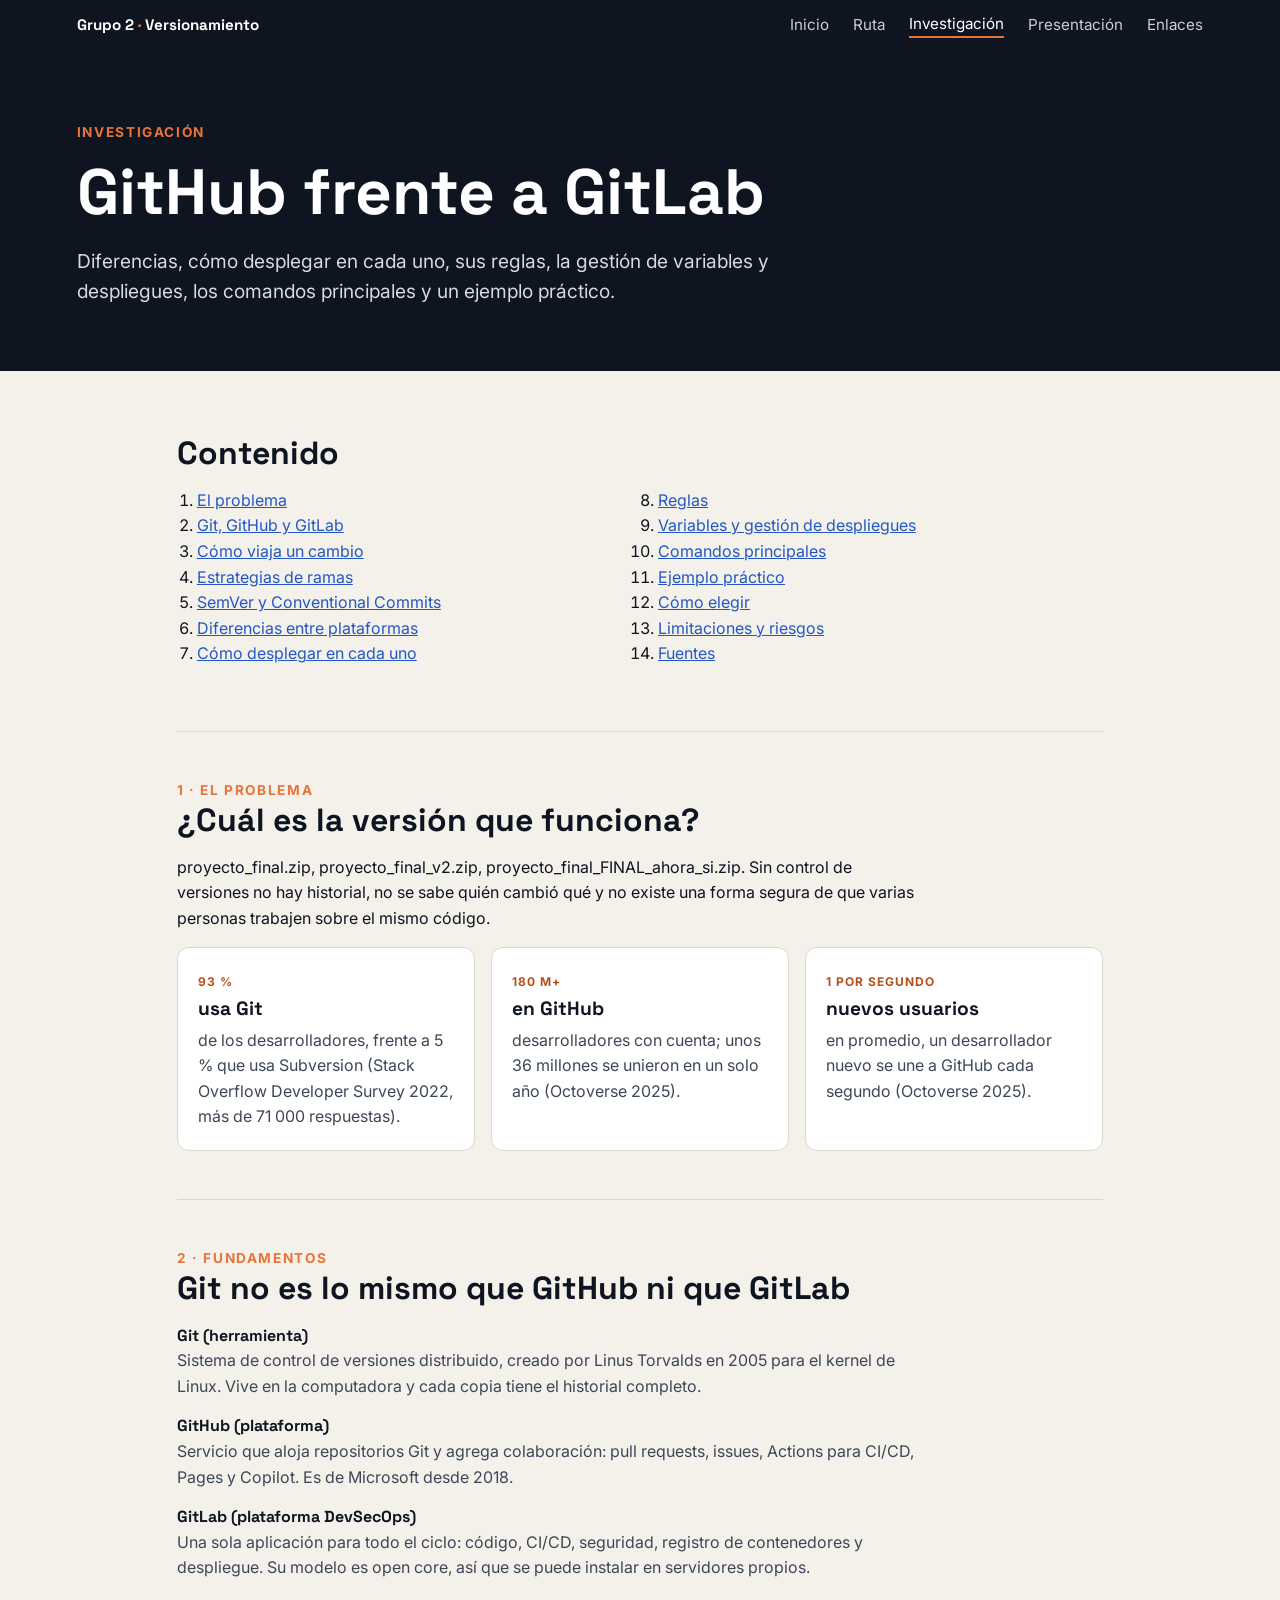
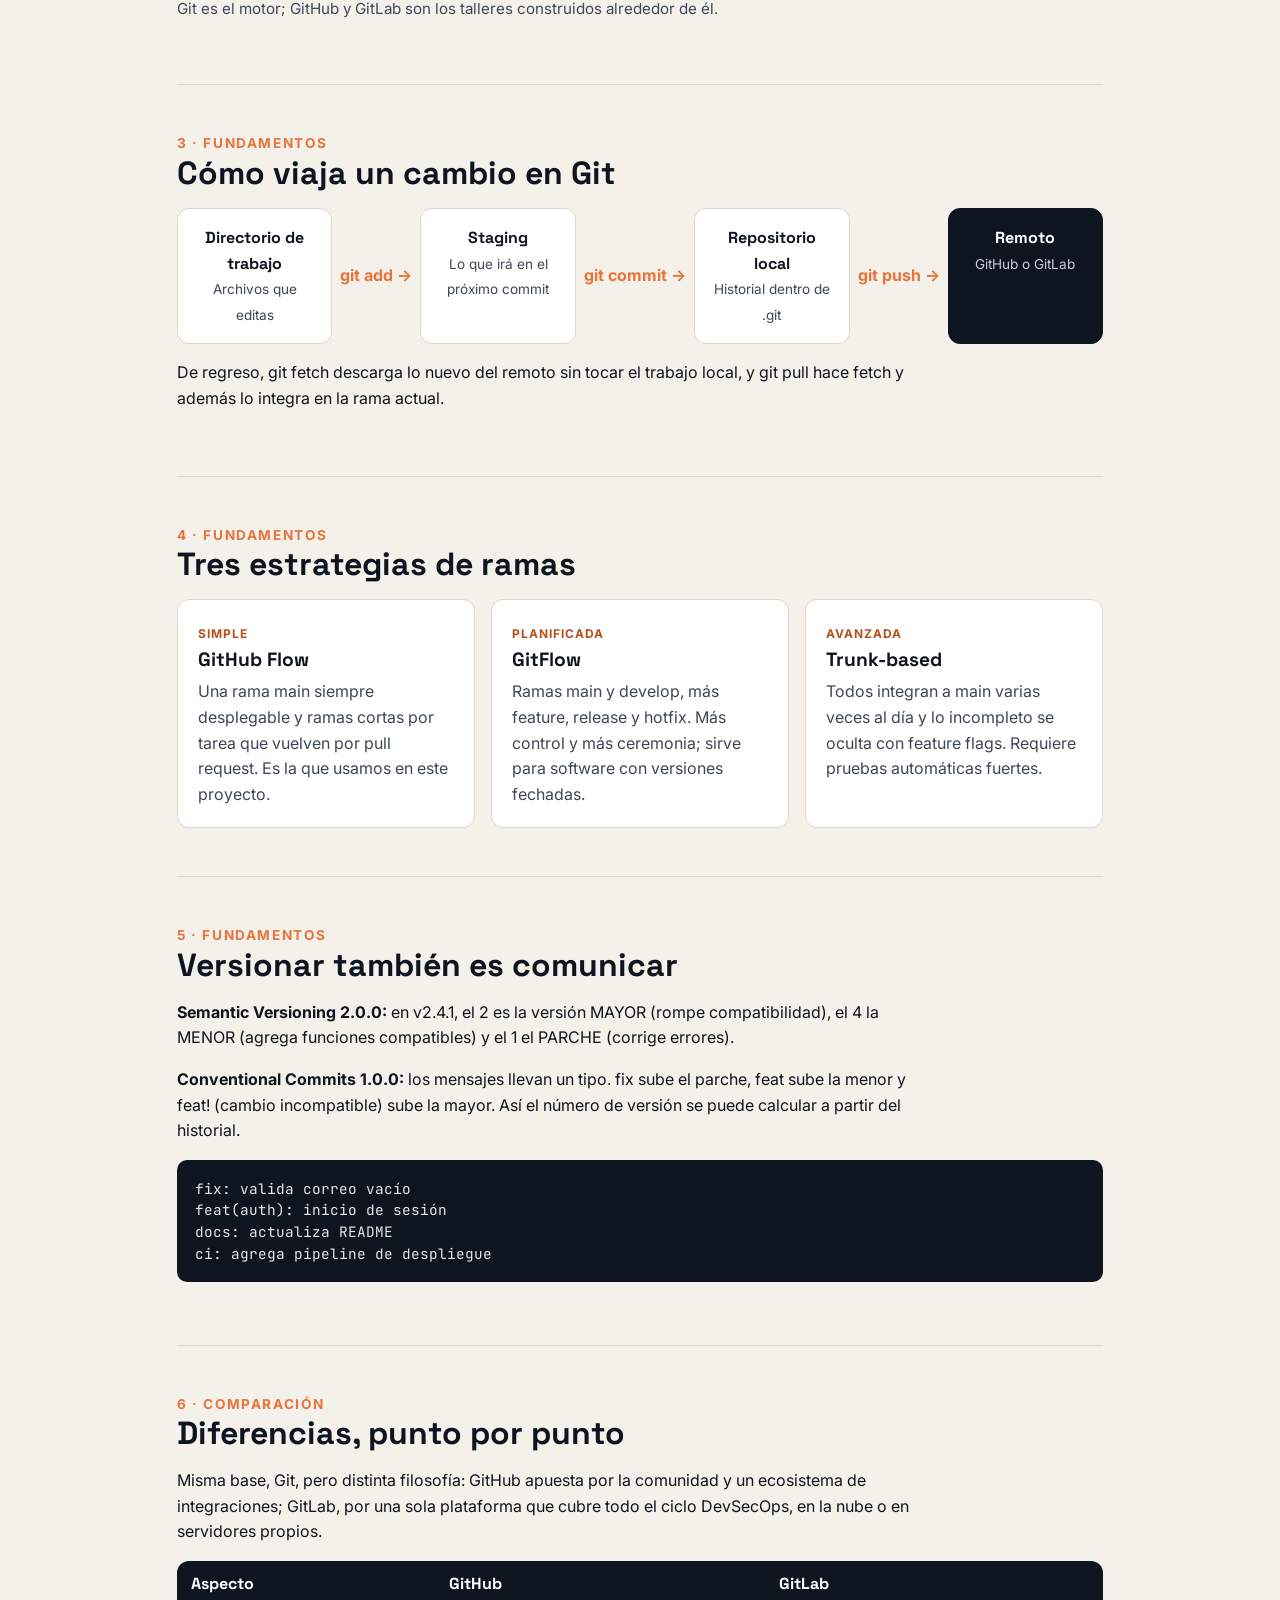
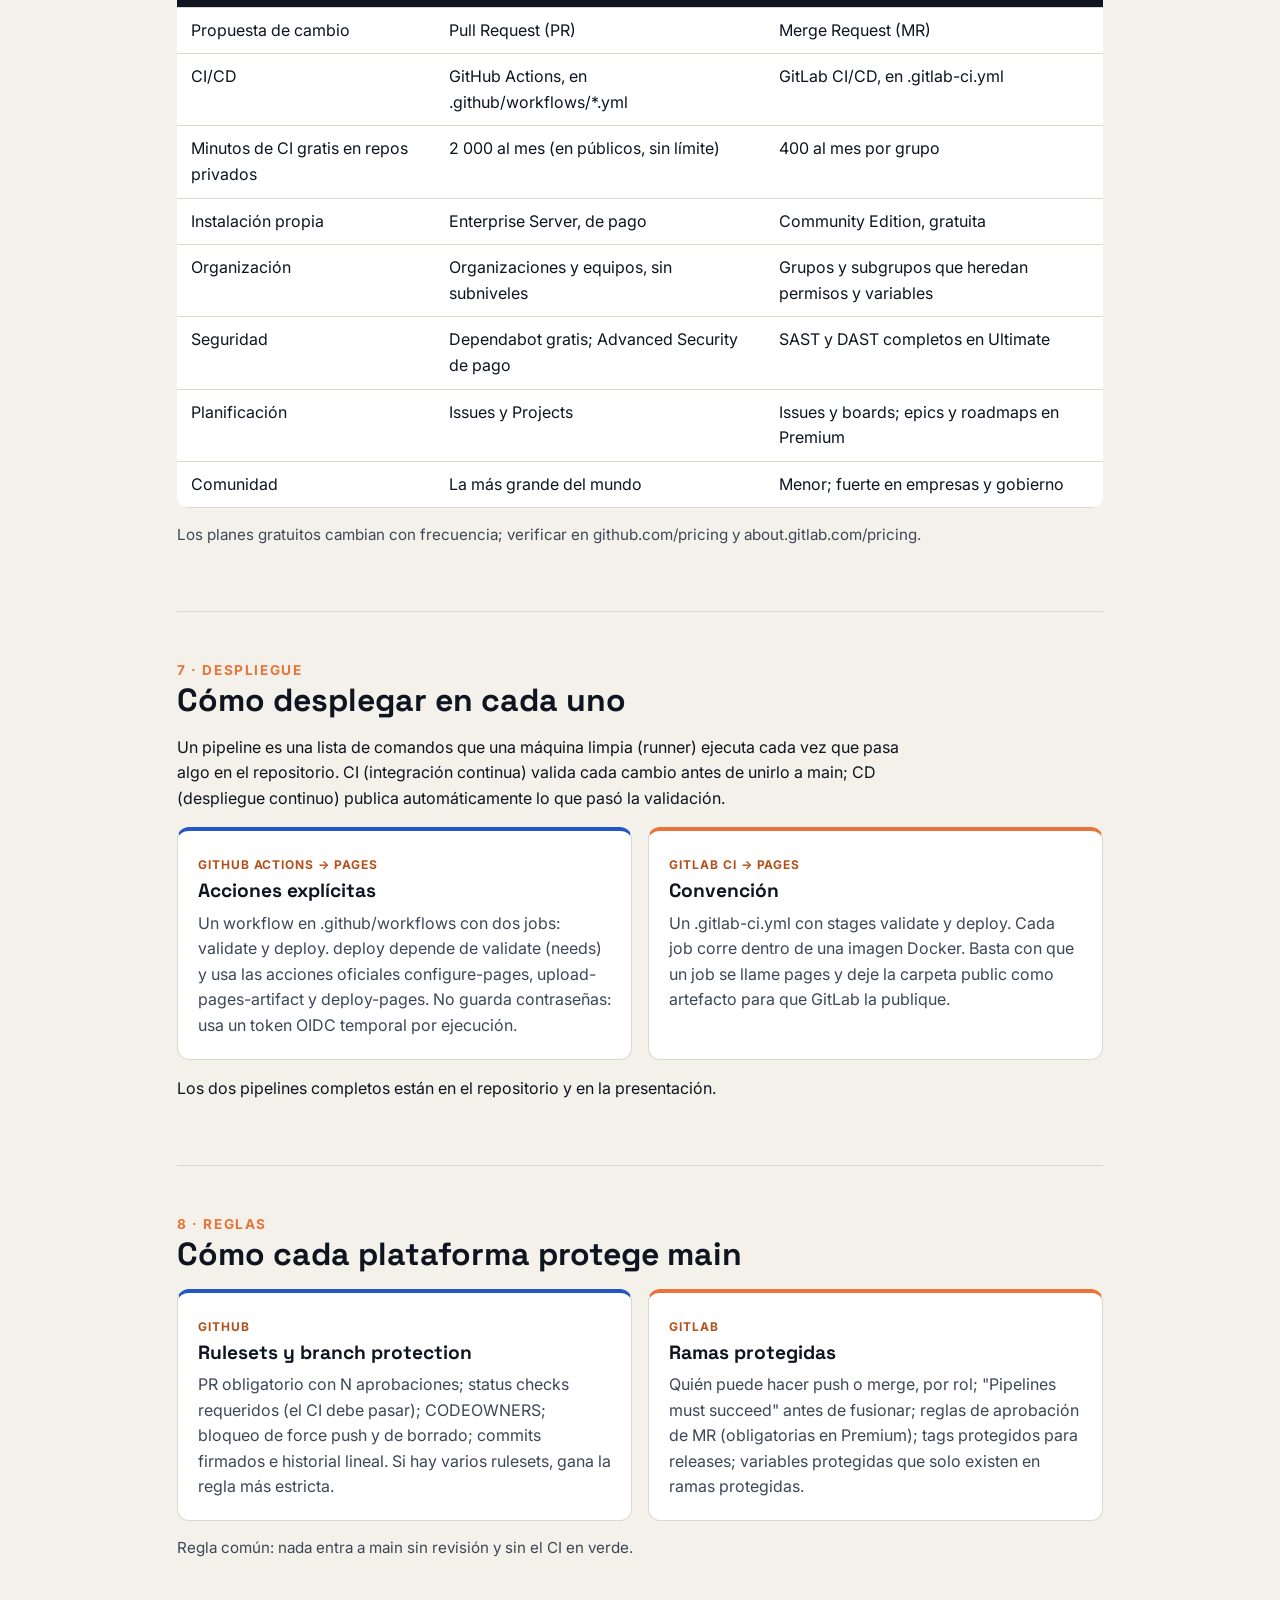
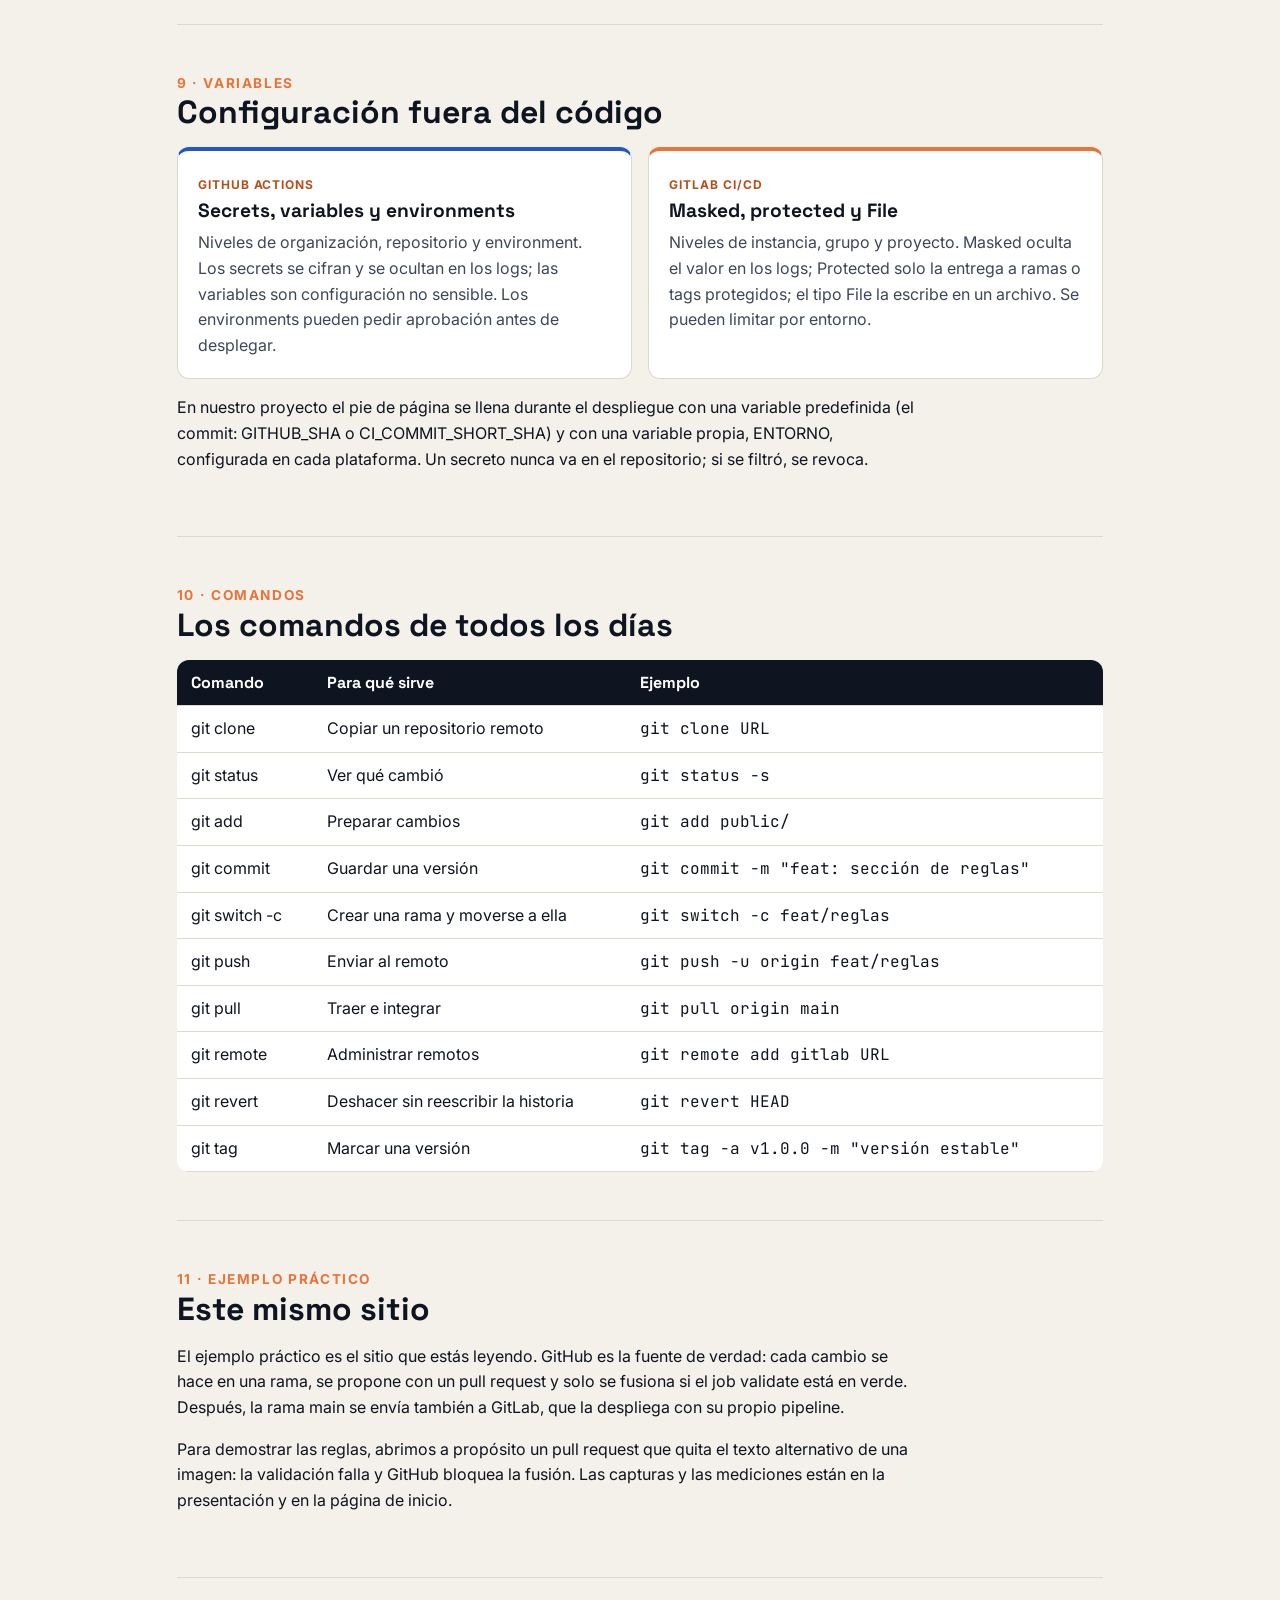
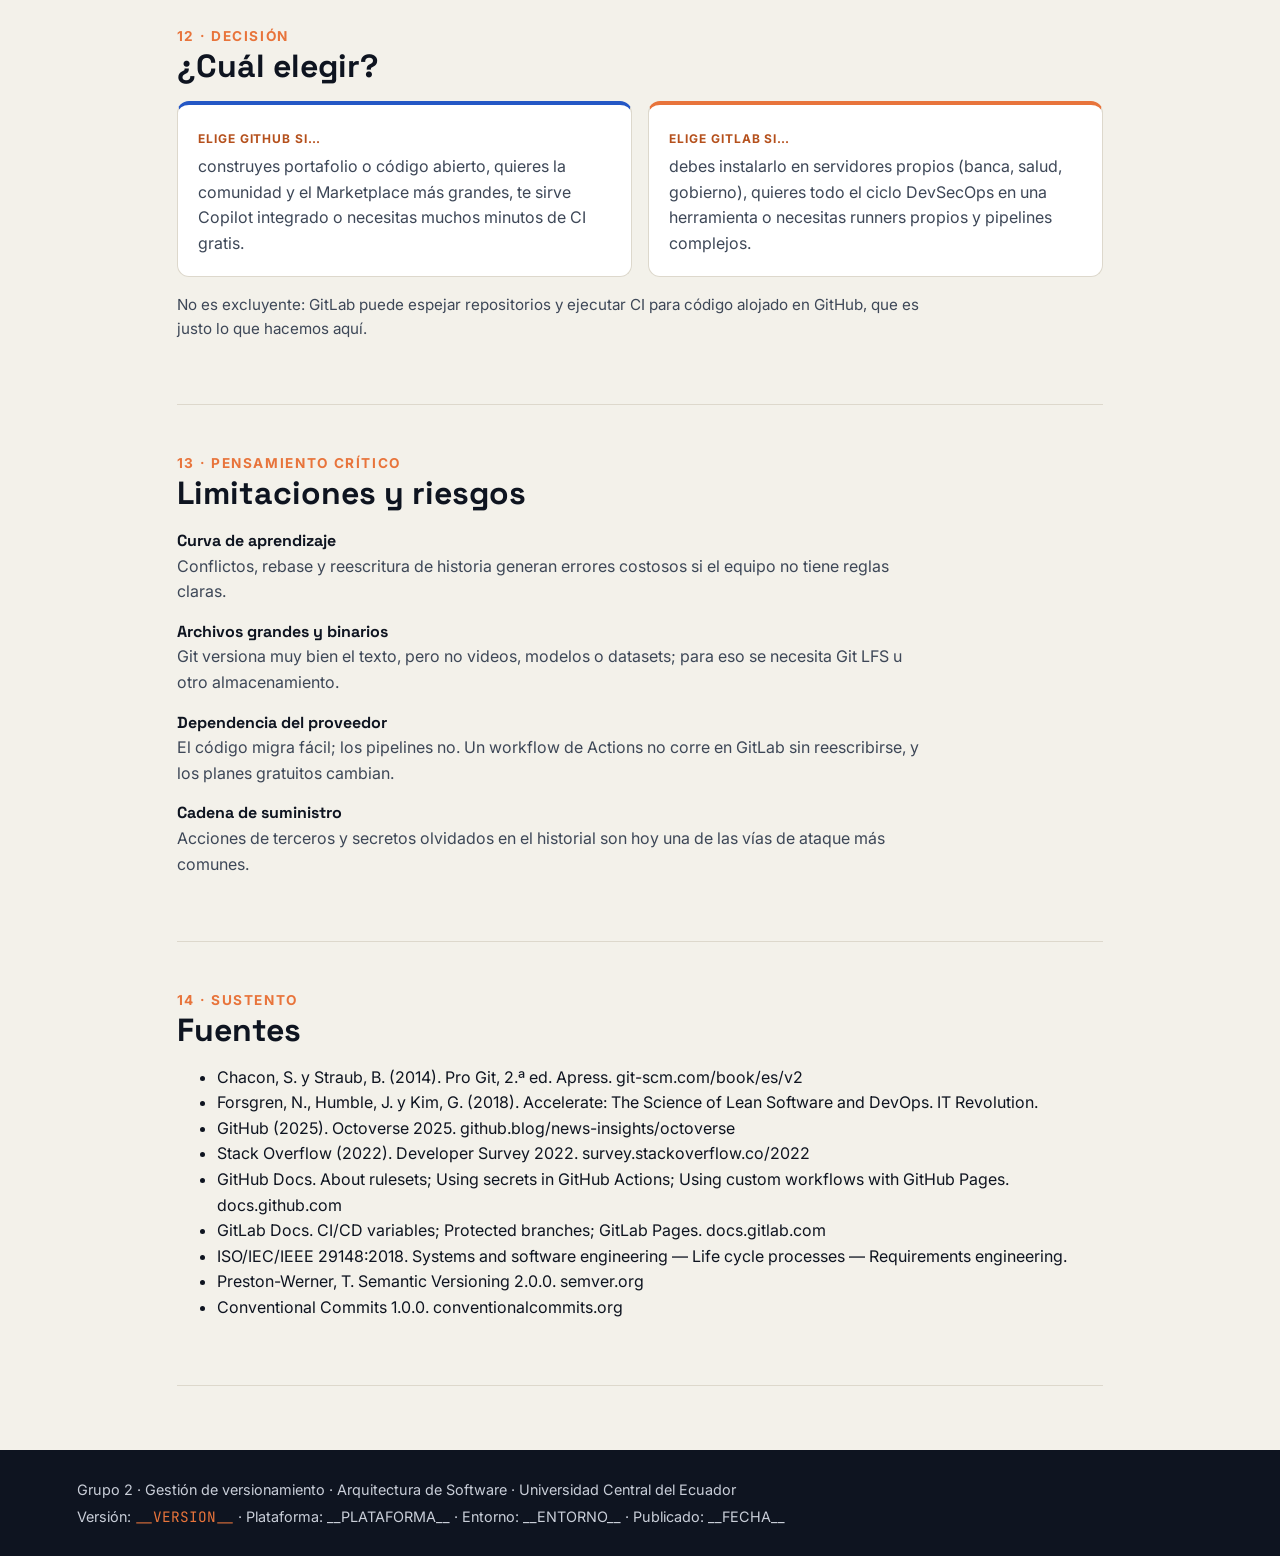
==== public/investigacion.html @ 25e4c229 "feat: sitio con inicio, investigación y presentación" ====
<!DOCTYPE html>
<html lang="es">
<head>
  <meta charset="utf-8">
  <meta name="viewport" content="width=device-width, initial-scale=1">
  <title>Investigación · Gestión de versionamiento</title>
  <meta name="description" content="Investigación del Grupo 2: Git, GitHub, GitLab, reglas, variables, despliegue y comandos.">
  <link rel="preconnect" href="https://fonts.googleapis.com">
  <link rel="stylesheet" href="https://fonts.googleapis.com/css2?family=Inter:wght@400;600;700&amp;family=JetBrains+Mono:wght@400;600&amp;family=Space+Grotesk:wght@500;700&amp;display=swap">
  <link rel="stylesheet" href="styles.css">
</head>
<body>
  <nav class="barra" aria-label="Navegación principal">
    <a class="marca" href="index.html">Grupo 2 <span>·</span> Versionamiento</a>
    <a href="index.html">Inicio</a>
    <a href="index.html#ruta">Ruta</a>
    <a href="investigacion.html" aria-current="page">Investigación</a>
    <a href="presentacion.html">Presentación</a>
    <a href="index.html#enlaces">Enlaces</a>
  </nav>

  <header class="hero">
    <p class="eyebrow">Investigación</p>
    <h1>GitHub frente a GitLab</h1>
    <p class="lead">Diferencias, cómo desplegar en cada uno, sus reglas, la gestión de variables y despliegues, los comandos principales y un ejemplo práctico.</p>
  </header>

  <main>
    <section class="bloque" id="contenido">
      <h2>Contenido</h2>
      <ol class="indice">
        <li><a href="#problema">El problema</a></li>
        <li><a href="#conceptos">Git, GitHub y GitLab</a></li>
        <li><a href="#flujo-git">Cómo viaja un cambio</a></li>
        <li><a href="#ramas">Estrategias de ramas</a></li>
        <li><a href="#semver">SemVer y Conventional Commits</a></li>
        <li><a href="#diferencias">Diferencias entre plataformas</a></li>
        <li><a href="#despliegue">Cómo desplegar en cada uno</a></li>
        <li><a href="#reglas">Reglas</a></li>
        <li><a href="#variables">Variables y gestión de despliegues</a></li>
        <li><a href="#comandos">Comandos principales</a></li>
        <li><a href="#practico">Ejemplo práctico</a></li>
        <li><a href="#elegir">Cómo elegir</a></li>
        <li><a href="#limites">Limitaciones y riesgos</a></li>
        <li><a href="#fuentes">Fuentes</a></li>
      </ol>
    </section>

    <section class="bloque" id="problema">
      <p class="eyebrow">1 · El problema</p>
      <h2>¿Cuál es la versión que funciona?</h2>
      <p>proyecto_final.zip, proyecto_final_v2.zip, proyecto_final_FINAL_ahora_si.zip. Sin control de versiones no hay historial, no se sabe quién cambió qué y no existe una forma segura de que varias personas trabajen sobre el mismo código.</p>
      <div class="grid">
        <article class="tarjeta"><span class="etiqueta">93 %</span><h3>usa Git</h3><p>de los desarrolladores, frente a 5 % que usa Subversion (Stack Overflow Developer Survey 2022, más de 71 000 respuestas).</p></article>
        <article class="tarjeta"><span class="etiqueta">180 M+</span><h3>en GitHub</h3><p>desarrolladores con cuenta; unos 36 millones se unieron en un solo año (Octoverse 2025).</p></article>
        <article class="tarjeta"><span class="etiqueta">1 por segundo</span><h3>nuevos usuarios</h3><p>en promedio, un desarrollador nuevo se une a GitHub cada segundo (Octoverse 2025).</p></article>
      </div>
    </section>

    <section class="bloque" id="conceptos">
      <p class="eyebrow">2 · Fundamentos</p>
      <h2>Git no es lo mismo que GitHub ni que GitLab</h2>
      <dl>
        <dt>Git (herramienta)</dt>
        <dd>Sistema de control de versiones distribuido, creado por Linus Torvalds en 2005 para el kernel de Linux. Vive en la computadora y cada copia tiene el historial completo.</dd>
        <dt>GitHub (plataforma)</dt>
        <dd>Servicio que aloja repositorios Git y agrega colaboración: pull requests, issues, Actions para CI/CD, Pages y Copilot. Es de Microsoft desde 2018.</dd>
        <dt>GitLab (plataforma DevSecOps)</dt>
        <dd>Una sola aplicación para todo el ciclo: código, CI/CD, seguridad, registro de contenedores y despliegue. Su modelo es open core, así que se puede instalar en servidores propios.</dd>
      </dl>
      <p class="nota">Git es el motor; GitHub y GitLab son los talleres construidos alrededor de él.</p>
    </section>

    <section class="bloque" id="flujo-git">
      <p class="eyebrow">3 · Fundamentos</p>
      <h2>Cómo viaja un cambio en Git</h2>
      <div class="flujo">
        <div class="paso"><strong>Directorio de trabajo</strong><span>Archivos que editas</span></div>
        <div class="flecha" aria-hidden="true">git add →</div>
        <div class="paso"><strong>Staging</strong><span>Lo que irá en el próximo commit</span></div>
        <div class="flecha" aria-hidden="true">git commit →</div>
        <div class="paso"><strong>Repositorio local</strong><span>Historial dentro de .git</span></div>
        <div class="flecha" aria-hidden="true">git push →</div>
        <div class="paso destacado"><strong>Remoto</strong><span>GitHub o GitLab</span></div>
      </div>
      <p>De regreso, git fetch descarga lo nuevo del remoto sin tocar el trabajo local, y git pull hace fetch y además lo integra en la rama actual.</p>
    </section>

    <section class="bloque" id="ramas">
      <p class="eyebrow">4 · Fundamentos</p>
      <h2>Tres estrategias de ramas</h2>
      <div class="grid">
        <article class="tarjeta"><span class="etiqueta">Simple</span><h3>GitHub Flow</h3><p>Una rama main siempre desplegable y ramas cortas por tarea que vuelven por pull request. Es la que usamos en este proyecto.</p></article>
        <article class="tarjeta"><span class="etiqueta">Planificada</span><h3>GitFlow</h3><p>Ramas main y develop, más feature, release y hotfix. Más control y más ceremonia; sirve para software con versiones fechadas.</p></article>
        <article class="tarjeta"><span class="etiqueta">Avanzada</span><h3>Trunk-based</h3><p>Todos integran a main varias veces al día y lo incompleto se oculta con feature flags. Requiere pruebas automáticas fuertes.</p></article>
      </div>
    </section>

    <section class="bloque" id="semver">
      <p class="eyebrow">5 · Fundamentos</p>
      <h2>Versionar también es comunicar</h2>
      <p><strong>Semantic Versioning 2.0.0:</strong> en v2.4.1, el 2 es la versión MAYOR (rompe compatibilidad), el 4 la MENOR (agrega funciones compatibles) y el 1 el PARCHE (corrige errores).</p>
      <p><strong>Conventional Commits 1.0.0:</strong> los mensajes llevan un tipo. fix sube el parche, feat sube la menor y feat! (cambio incompatible) sube la mayor. Así el número de versión se puede calcular a partir del historial.</p>
      <pre><code>fix: valida correo vacío
feat(auth): inicio de sesión
docs: actualiza README
ci: agrega pipeline de despliegue</code></pre>
    </section>

    <section class="bloque" id="diferencias">
      <p class="eyebrow">6 · Comparación</p>
      <h2>Diferencias, punto por punto</h2>
      <p>Misma base, Git, pero distinta filosofía: GitHub apuesta por la comunidad y un ecosistema de integraciones; GitLab, por una sola plataforma que cubre todo el ciclo DevSecOps, en la nube o en servidores propios.</p>
      <div class="tabla">
        <table>
          <thead>
            <tr><th scope="col">Aspecto</th><th scope="col">GitHub</th><th scope="col">GitLab</th></tr>
          </thead>
          <tbody>
            <tr><td>Propuesta de cambio</td><td>Pull Request (PR)</td><td>Merge Request (MR)</td></tr>
            <tr><td>CI/CD</td><td>GitHub Actions, en .github/workflows/*.yml</td><td>GitLab CI/CD, en .gitlab-ci.yml</td></tr>
            <tr><td>Minutos de CI gratis en repos privados</td><td>2 000 al mes (en públicos, sin límite)</td><td>400 al mes por grupo</td></tr>
            <tr><td>Instalación propia</td><td>Enterprise Server, de pago</td><td>Community Edition, gratuita</td></tr>
            <tr><td>Organización</td><td>Organizaciones y equipos, sin subniveles</td><td>Grupos y subgrupos que heredan permisos y variables</td></tr>
            <tr><td>Seguridad</td><td>Dependabot gratis; Advanced Security de pago</td><td>SAST y DAST completos en Ultimate</td></tr>
            <tr><td>Planificación</td><td>Issues y Projects</td><td>Issues y boards; epics y roadmaps en Premium</td></tr>
            <tr><td>Comunidad</td><td>La más grande del mundo</td><td>Menor; fuerte en empresas y gobierno</td></tr>
          </tbody>
        </table>
      </div>
      <p class="nota">Los planes gratuitos cambian con frecuencia; verificar en github.com/pricing y about.gitlab.com/pricing.</p>
    </section>

    <section class="bloque" id="despliegue">
      <p class="eyebrow">7 · Despliegue</p>
      <h2>Cómo desplegar en cada uno</h2>
      <p>Un pipeline es una lista de comandos que una máquina limpia (runner) ejecuta cada vez que pasa algo en el repositorio. CI (integración continua) valida cada cambio antes de unirlo a main; CD (despliegue continuo) publica automáticamente lo que pasó la validación.</p>
      <div class="grid">
        <article class="tarjeta github">
          <span class="etiqueta">GitHub Actions → Pages</span>
          <h3>Acciones explícitas</h3>
          <p>Un workflow en .github/workflows con dos jobs: validate y deploy. deploy depende de validate (needs) y usa las acciones oficiales configure-pages, upload-pages-artifact y deploy-pages. No guarda contraseñas: usa un token OIDC temporal por ejecución.</p>
        </article>
        <article class="tarjeta gitlab">
          <span class="etiqueta">GitLab CI → Pages</span>
          <h3>Convención</h3>
          <p>Un .gitlab-ci.yml con stages validate y deploy. Cada job corre dentro de una imagen Docker. Basta con que un job se llame pages y deje la carpeta public como artefacto para que GitLab la publique.</p>
        </article>
      </div>
      <p>Los dos pipelines completos están en el repositorio y en la presentación.</p>
    </section>

    <section class="bloque" id="reglas">
      <p class="eyebrow">8 · Reglas</p>
      <h2>Cómo cada plataforma protege main</h2>
      <div class="grid">
        <article class="tarjeta github">
          <span class="etiqueta">GitHub</span>
          <h3>Rulesets y branch protection</h3>
          <p>PR obligatorio con N aprobaciones; status checks requeridos (el CI debe pasar); CODEOWNERS; bloqueo de force push y de borrado; commits firmados e historial lineal. Si hay varios rulesets, gana la regla más estricta.</p>
        </article>
        <article class="tarjeta gitlab">
          <span class="etiqueta">GitLab</span>
          <h3>Ramas protegidas</h3>
          <p>Quién puede hacer push o merge, por rol; "Pipelines must succeed" antes de fusionar; reglas de aprobación de MR (obligatorias en Premium); tags protegidos para releases; variables protegidas que solo existen en ramas protegidas.</p>
        </article>
      </div>
      <p class="nota">Regla común: nada entra a main sin revisión y sin el CI en verde.</p>
    </section>

    <section class="bloque" id="variables">
      <p class="eyebrow">9 · Variables</p>
      <h2>Configuración fuera del código</h2>
      <div class="grid">
        <article class="tarjeta github">
          <span class="etiqueta">GitHub Actions</span>
          <h3>Secrets, variables y environments</h3>
          <p>Niveles de organización, repositorio y environment. Los secrets se cifran y se ocultan en los logs; las variables son configuración no sensible. Los environments pueden pedir aprobación antes de desplegar.</p>
        </article>
        <article class="tarjeta gitlab">
          <span class="etiqueta">GitLab CI/CD</span>
          <h3>Masked, protected y File</h3>
          <p>Niveles de instancia, grupo y proyecto. Masked oculta el valor en los logs; Protected solo la entrega a ramas o tags protegidos; el tipo File la escribe en un archivo. Se pueden limitar por entorno.</p>
        </article>
      </div>
      <p>En nuestro proyecto el pie de página se llena durante el despliegue con una variable predefinida (el commit: GITHUB_SHA o CI_COMMIT_SHORT_SHA) y con una variable propia, ENTORNO, configurada en cada plataforma. Un secreto nunca va en el repositorio; si se filtró, se revoca.</p>
    </section>

    <section class="bloque" id="comandos">
      <p class="eyebrow">10 · Comandos</p>
      <h2>Los comandos de todos los días</h2>
      <div class="tabla">
        <table>
          <thead>
            <tr><th scope="col">Comando</th><th scope="col">Para qué sirve</th><th scope="col">Ejemplo</th></tr>
          </thead>
          <tbody>
            <tr><td>git clone</td><td>Copiar un repositorio remoto</td><td><code>git clone URL</code></td></tr>
            <tr><td>git status</td><td>Ver qué cambió</td><td><code>git status -s</code></td></tr>
            <tr><td>git add</td><td>Preparar cambios</td><td><code>git add public/</code></td></tr>
            <tr><td>git commit</td><td>Guardar una versión</td><td><code>git commit -m "feat: sección de reglas"</code></td></tr>
            <tr><td>git switch -c</td><td>Crear una rama y moverse a ella</td><td><code>git switch -c feat/reglas</code></td></tr>
            <tr><td>git push</td><td>Enviar al remoto</td><td><code>git push -u origin feat/reglas</code></td></tr>
            <tr><td>git pull</td><td>Traer e integrar</td><td><code>git pull origin main</code></td></tr>
            <tr><td>git remote</td><td>Administrar remotos</td><td><code>git remote add gitlab URL</code></td></tr>
            <tr><td>git revert</td><td>Deshacer sin reescribir la historia</td><td><code>git revert HEAD</code></td></tr>
            <tr><td>git tag</td><td>Marcar una versión</td><td><code>git tag -a v1.0.0 -m "versión estable"</code></td></tr>
          </tbody>
        </table>
      </div>
    </section>

    <section class="bloque" id="practico">
      <p class="eyebrow">11 · Ejemplo práctico</p>
      <h2>Este mismo sitio</h2>
      <p>El ejemplo práctico es el sitio que estás leyendo. GitHub es la fuente de verdad: cada cambio se hace en una rama, se propone con un pull request y solo se fusiona si el job validate está en verde. Después, la rama main se envía también a GitLab, que la despliega con su propio pipeline.</p>
      <p>Para demostrar las reglas, abrimos a propósito un pull request que quita el texto alternativo de una imagen: la validación falla y GitHub bloquea la fusión. Las capturas y las mediciones están en la presentación y en la página de inicio.</p>
    </section>

    <section class="bloque" id="elegir">
      <p class="eyebrow">12 · Decisión</p>
      <h2>¿Cuál elegir?</h2>
      <div class="grid">
        <article class="tarjeta github"><span class="etiqueta">Elige GitHub si…</span><p>construyes portafolio o código abierto, quieres la comunidad y el Marketplace más grandes, te sirve Copilot integrado o necesitas muchos minutos de CI gratis.</p></article>
        <article class="tarjeta gitlab"><span class="etiqueta">Elige GitLab si…</span><p>debes instalarlo en servidores propios (banca, salud, gobierno), quieres todo el ciclo DevSecOps en una herramienta o necesitas runners propios y pipelines complejos.</p></article>
      </div>
      <p class="nota">No es excluyente: GitLab puede espejar repositorios y ejecutar CI para código alojado en GitHub, que es justo lo que hacemos aquí.</p>
    </section>

    <section class="bloque" id="limites">
      <p class="eyebrow">13 · Pensamiento crítico</p>
      <h2>Limitaciones y riesgos</h2>
      <dl>
        <dt>Curva de aprendizaje</dt>
        <dd>Conflictos, rebase y reescritura de historia generan errores costosos si el equipo no tiene reglas claras.</dd>
        <dt>Archivos grandes y binarios</dt>
        <dd>Git versiona muy bien el texto, pero no videos, modelos o datasets; para eso se necesita Git LFS u otro almacenamiento.</dd>
        <dt>Dependencia del proveedor</dt>
        <dd>El código migra fácil; los pipelines no. Un workflow de Actions no corre en GitLab sin reescribirse, y los planes gratuitos cambian.</dd>
        <dt>Cadena de suministro</dt>
        <dd>Acciones de terceros y secretos olvidados en el historial son hoy una de las vías de ataque más comunes.</dd>
      </dl>
    </section>

    <section class="bloque" id="fuentes">
      <p class="eyebrow">14 · Sustento</p>
      <h2>Fuentes</h2>
      <ul>
        <li>Chacon, S. y Straub, B. (2014). Pro Git, 2.ª ed. Apress. git-scm.com/book/es/v2</li>
        <li>Forsgren, N., Humble, J. y Kim, G. (2018). Accelerate: The Science of Lean Software and DevOps. IT Revolution.</li>
        <li>GitHub (2025). Octoverse 2025. github.blog/news-insights/octoverse</li>
        <li>Stack Overflow (2022). Developer Survey 2022. survey.stackoverflow.co/2022</li>
        <li>GitHub Docs. About rulesets; Using secrets in GitHub Actions; Using custom workflows with GitHub Pages. docs.github.com</li>
        <li>GitLab Docs. CI/CD variables; Protected branches; GitLab Pages. docs.gitlab.com</li>
        <li>ISO/IEC/IEEE 29148:2018. Systems and software engineering — Life cycle processes — Requirements engineering.</li>
        <li>Preston-Werner, T. Semantic Versioning 2.0.0. semver.org</li>
        <li>Conventional Commits 1.0.0. conventionalcommits.org</li>
      </ul>
    </section>
  </main>

  <footer>
    <p>Grupo 2 · Gestión de versionamiento · Arquitectura de Software · Universidad Central del Ecuador</p>
    <p>Versión: <code>__VERSION__</code> · Plataforma: __PLATAFORMA__ · Entorno: __ENTORNO__ · Publicado: __FECHA__</p>
  </footer>
</body>
</html>
---- public/styles.css ----
/* Paleta compartida con la presentación */
:root {
  --fondo: #F3F1EA;
  --tinta: #0E1420;
  --gris: #3D4757;
  --linea: #DDD8CC;
  --naranja: #E8743B;
  --naranja-osc: #B5501C;
  --azul: #2457C5;
  --blanco: #FFFFFF;
  --titulos: "Space Grotesk", system-ui, sans-serif;
  --texto: "Inter", system-ui, "Segoe UI", sans-serif;
  --mono: "JetBrains Mono", Consolas, monospace;
}

* { box-sizing: border-box; }

body {
  margin: 0;
  font-family: var(--texto);
  background: var(--fondo);
  color: var(--tinta);
  line-height: 1.6;
}

h1, h2, h3 { font-family: var(--titulos); line-height: 1.15; }
h2 { font-size: 2rem; margin: 0 0 16px; }
h3 { font-size: 1.2rem; margin: 0 0 8px; }
a { color: var(--azul); }
code, pre { font-family: var(--mono); }

/* Barra superior */
.barra {
  position: sticky; top: 0; z-index: 10;
  display: flex; flex-wrap: wrap; align-items: center; gap: 8px 24px;
  padding: 12px 6vw;
  background: var(--tinta);
}
.barra .marca { color: var(--blanco); font-family: var(--titulos); font-weight: 700; text-decoration: none; margin-right: auto; }
.barra .marca span { color: var(--naranja); }
.barra a { color: #C9CED8; text-decoration: none; font-size: .95rem; }
.barra a:hover, .barra a[aria-current="page"] { color: var(--blanco); border-bottom: 2px solid var(--naranja); }

/* Portada */
.hero { background: var(--tinta); color: var(--blanco); padding: 72px 6vw 64px; }
.eyebrow { color: var(--naranja); text-transform: uppercase; letter-spacing: .12em; font-weight: 700; font-size: .85rem; margin: 0; }
.hero h1 { font-size: clamp(2.2rem, 6vw, 4rem); margin: 12px 0 16px; }
.lead { font-size: 1.2rem; max-width: 62ch; color: #D6DAE2; margin: 0; }
.acciones { display: flex; flex-wrap: wrap; gap: 12px; margin-top: 32px; }
.boton { display: inline-block; padding: 12px 22px; border-radius: 8px; font-weight: 700; text-decoration: none; border: 2px solid var(--naranja); color: var(--blanco); }
.boton.principal { background: var(--naranja); color: var(--tinta); }

/* Contenido */
main { max-width: 1080px; margin: 0 auto; padding: 16px 6vw 64px; }
.bloque { padding: 48px 0; border-bottom: 1px solid var(--linea); }
.bloque > p { max-width: 75ch; }
.nota { color: var(--gris); font-size: .95rem; }

.grid { display: grid; gap: 16px; grid-template-columns: repeat(auto-fit, minmax(220px, 1fr)); }
.tarjeta { background: var(--blanco); border: 1px solid var(--linea); border-radius: 12px; padding: 20px; }
.tarjeta p { margin: 0; color: var(--gris); }
.tarjeta .etiqueta { display: inline-block; font-size: .75rem; font-weight: 700; text-transform: uppercase; letter-spacing: .08em; color: var(--naranja-osc); margin-bottom: 6px; }
.tarjeta.github { border-top: 4px solid var(--azul); }
.tarjeta.gitlab { border-top: 4px solid var(--naranja); }

/* Flujo */
.flujo { display: flex; flex-wrap: wrap; align-items: stretch; gap: 8px; }
.paso { flex: 1 1 150px; background: var(--blanco); border: 1px solid var(--linea); border-radius: 12px; padding: 16px; text-align: center; }
.paso strong { display: block; font-family: var(--titulos); }
.paso span { font-size: .85rem; color: var(--gris); }
.paso.destacado { background: var(--tinta); color: var(--blanco); border-color: var(--tinta); }
.paso.destacado span { color: #C9CED8; }
.flecha { align-self: center; color: var(--naranja); font-weight: 700; }

/* Tablas */
.tabla { overflow-x: auto; }
table { width: 100%; border-collapse: collapse; background: var(--blanco); border-radius: 12px; overflow: hidden; }
th, td { text-align: left; padding: 10px 14px; border-bottom: 1px solid var(--linea); vertical-align: top; }
thead th { background: var(--tinta); color: var(--blanco); font-family: var(--titulos); }

.estado { display: inline-block; padding: 2px 10px; border-radius: 999px; font-size: .8rem; font-weight: 700; }
.estado.hecho { background: #DCEFD9; color: #1E5B16; }
.estado.curso { background: #FDE5D6; color: var(--naranja-osc); }
.estado.pendiente { background: #E6E8EC; color: var(--gris); }

pre { background: var(--tinta); color: #E6E6E6; padding: 18px; border-radius: 10px; overflow-x: auto; font-size: .9rem; line-height: 1.5; }
.lista-enlaces { list-style: none; padding: 0; margin: 0; display: grid; gap: 10px; grid-template-columns: repeat(auto-fit, minmax(280px, 1fr)); }
.lista-enlaces li { background: var(--blanco); border: 1px solid var(--linea); border-radius: 10px; padding: 14px 16px; }
.lista-enlaces small { display: block; color: var(--gris); }

dl dt { font-weight: 700; margin-top: 14px; font-family: var(--titulos); }
dl dd { margin: 0; color: var(--gris); max-width: 75ch; }

.indice { columns: 2; padding-left: 20px; }

footer { background: var(--tinta); color: #C9CED8; padding: 24px 6vw; font-size: .9rem; }
footer code { color: var(--naranja); }
footer p { margin: 4px 0; }

@media (max-width: 640px) {
  .indice { columns: 1; }
  .flecha { display: none; }
}
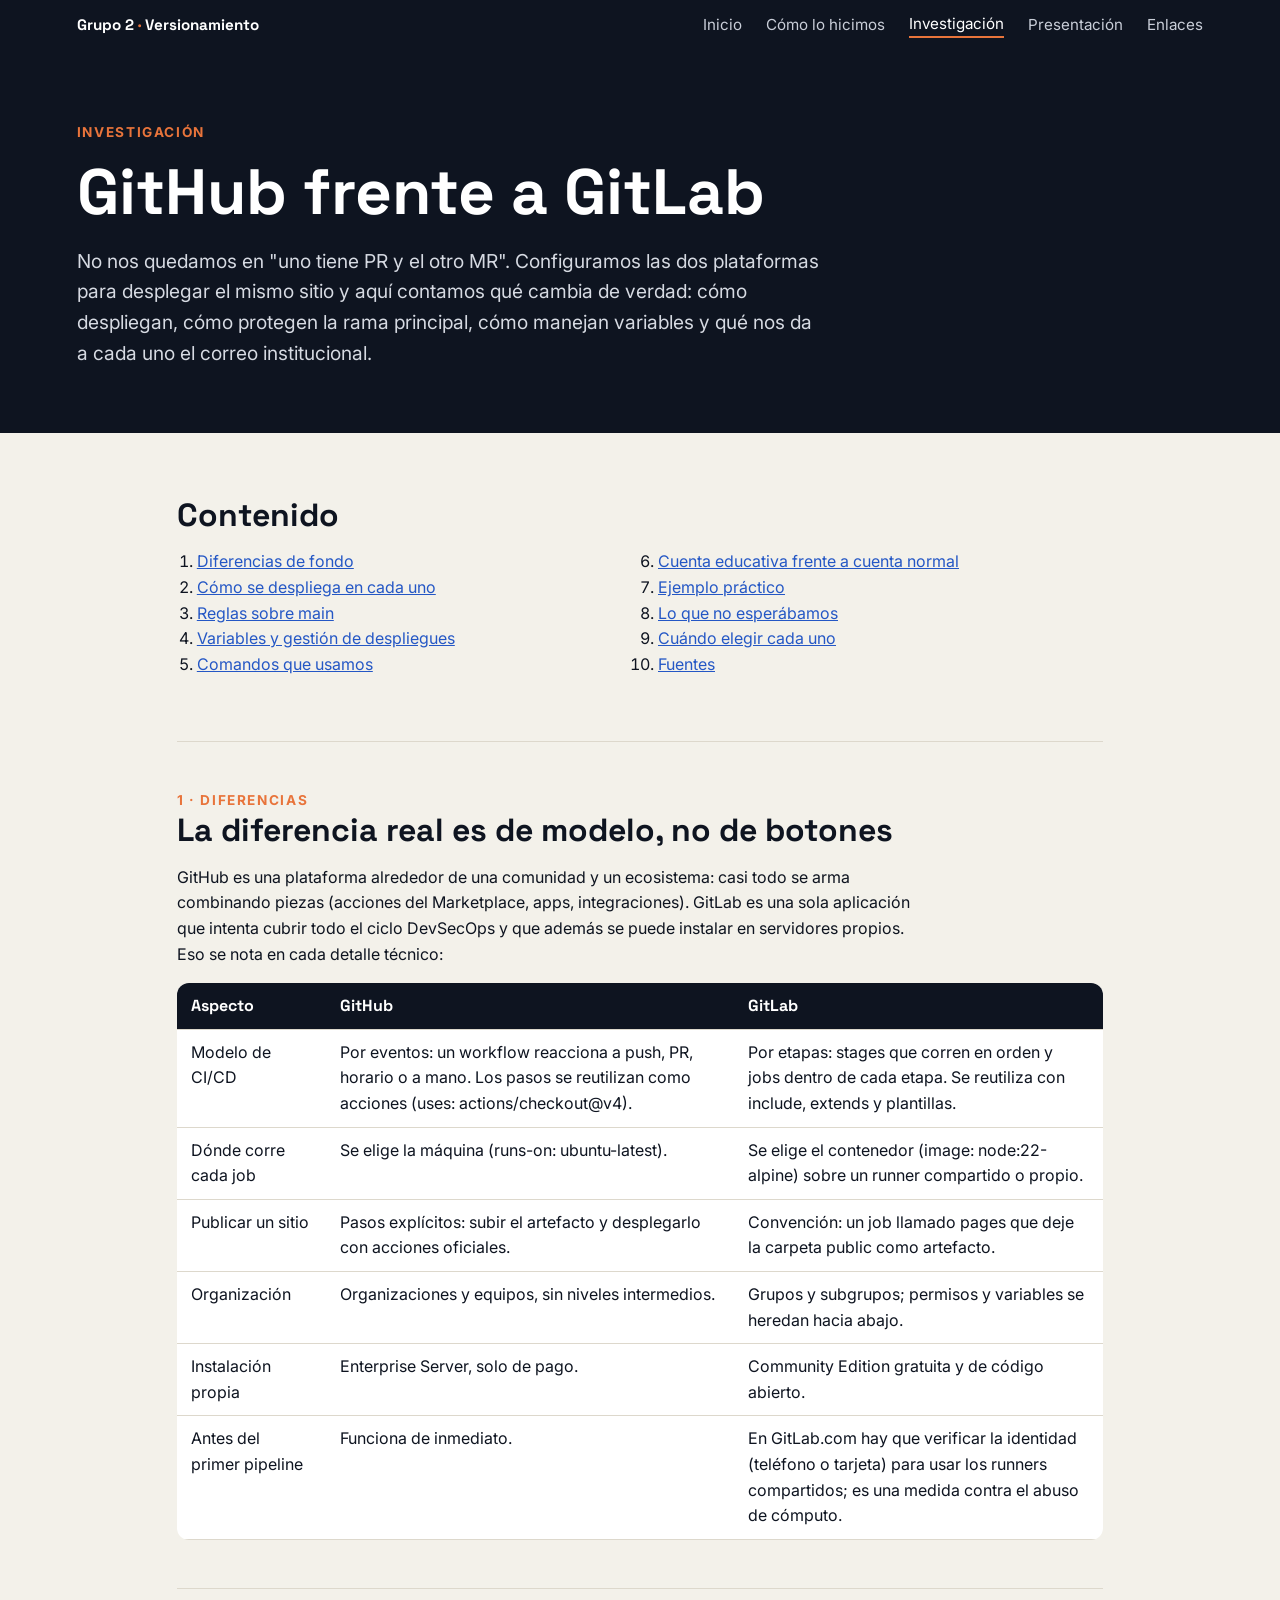
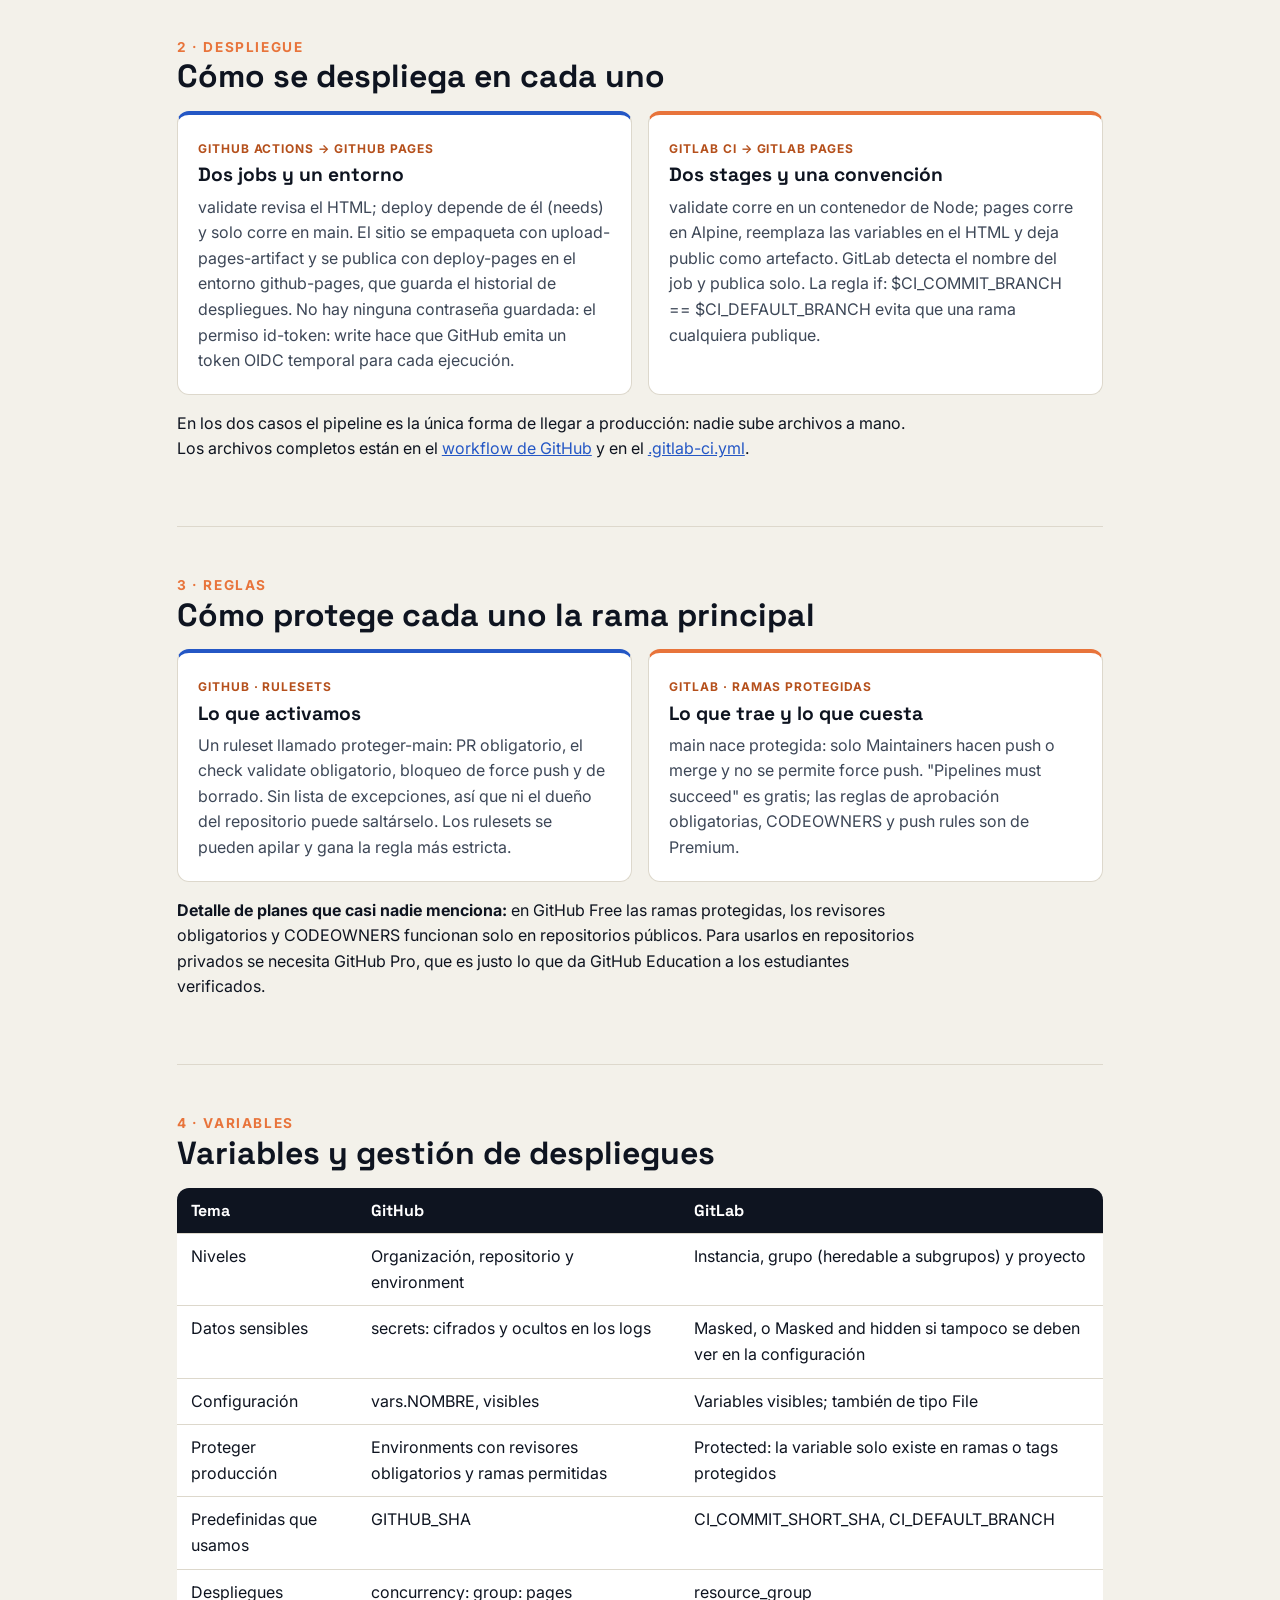
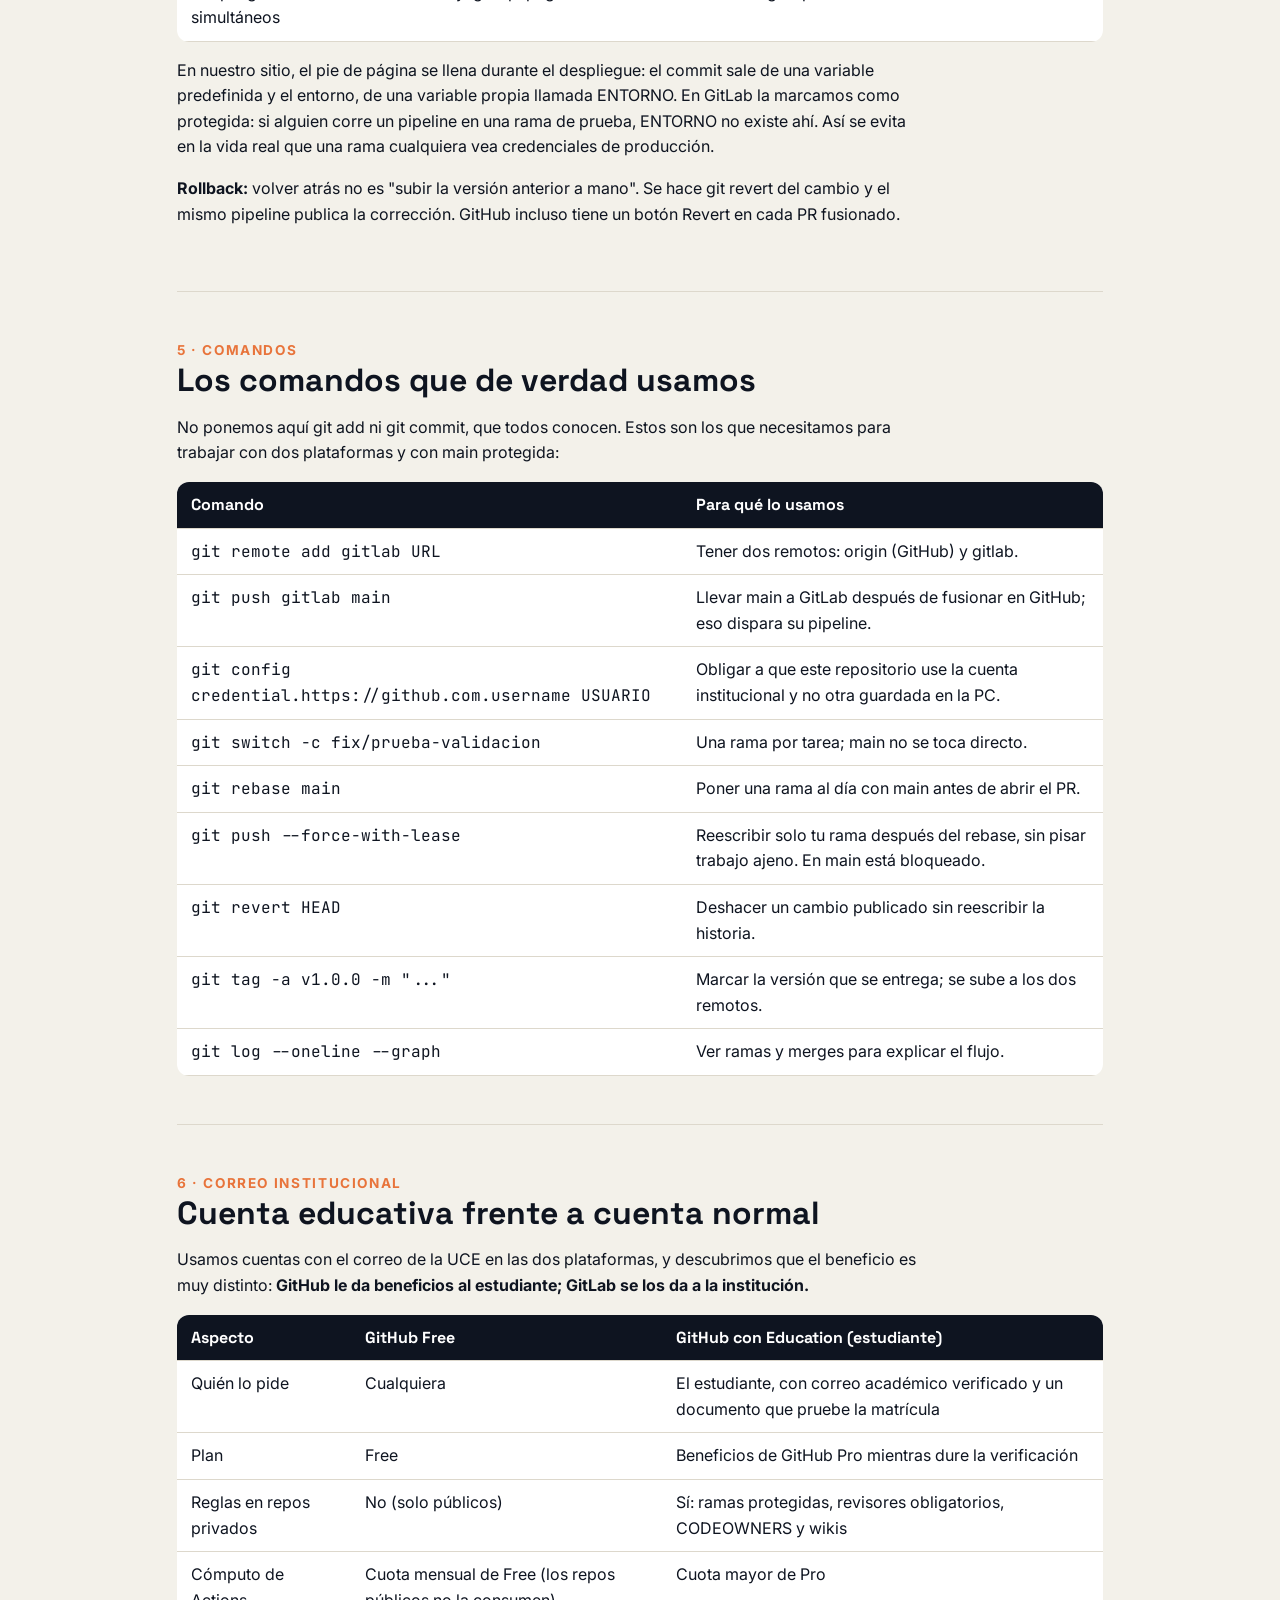
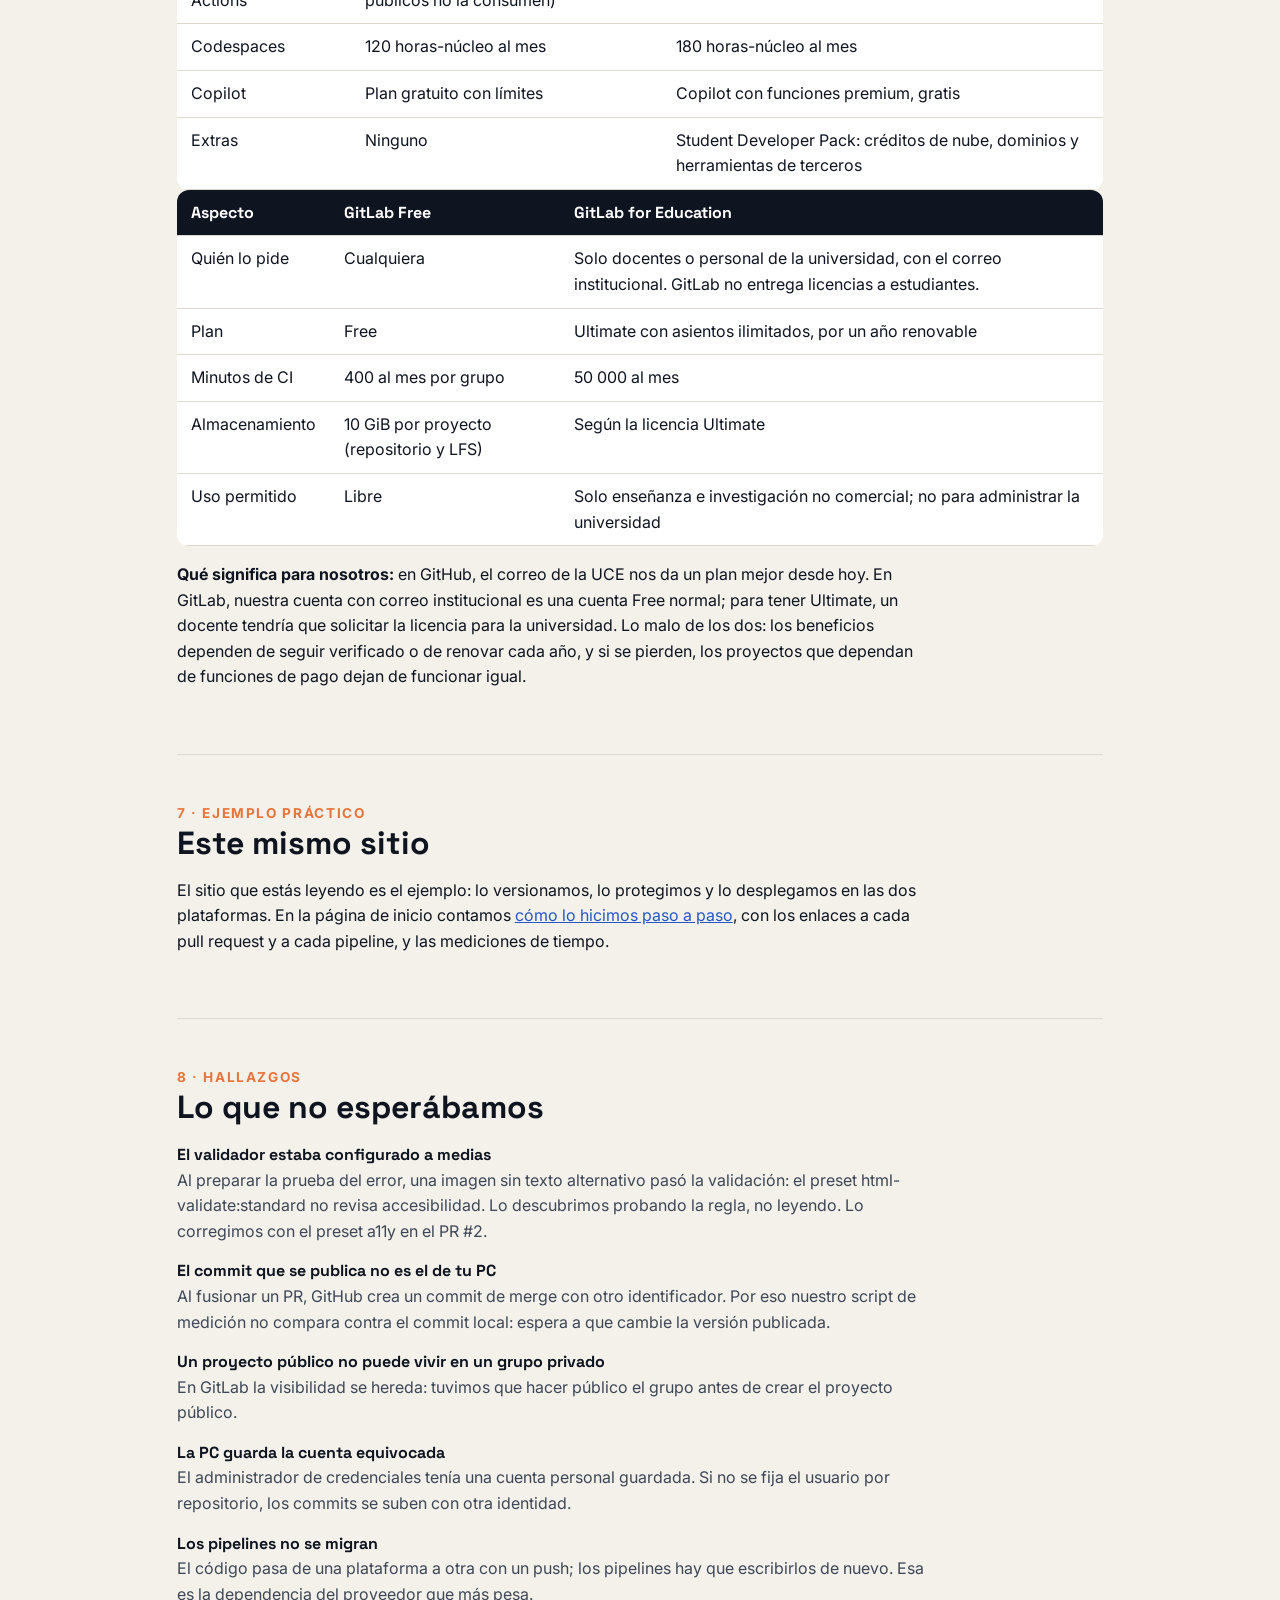
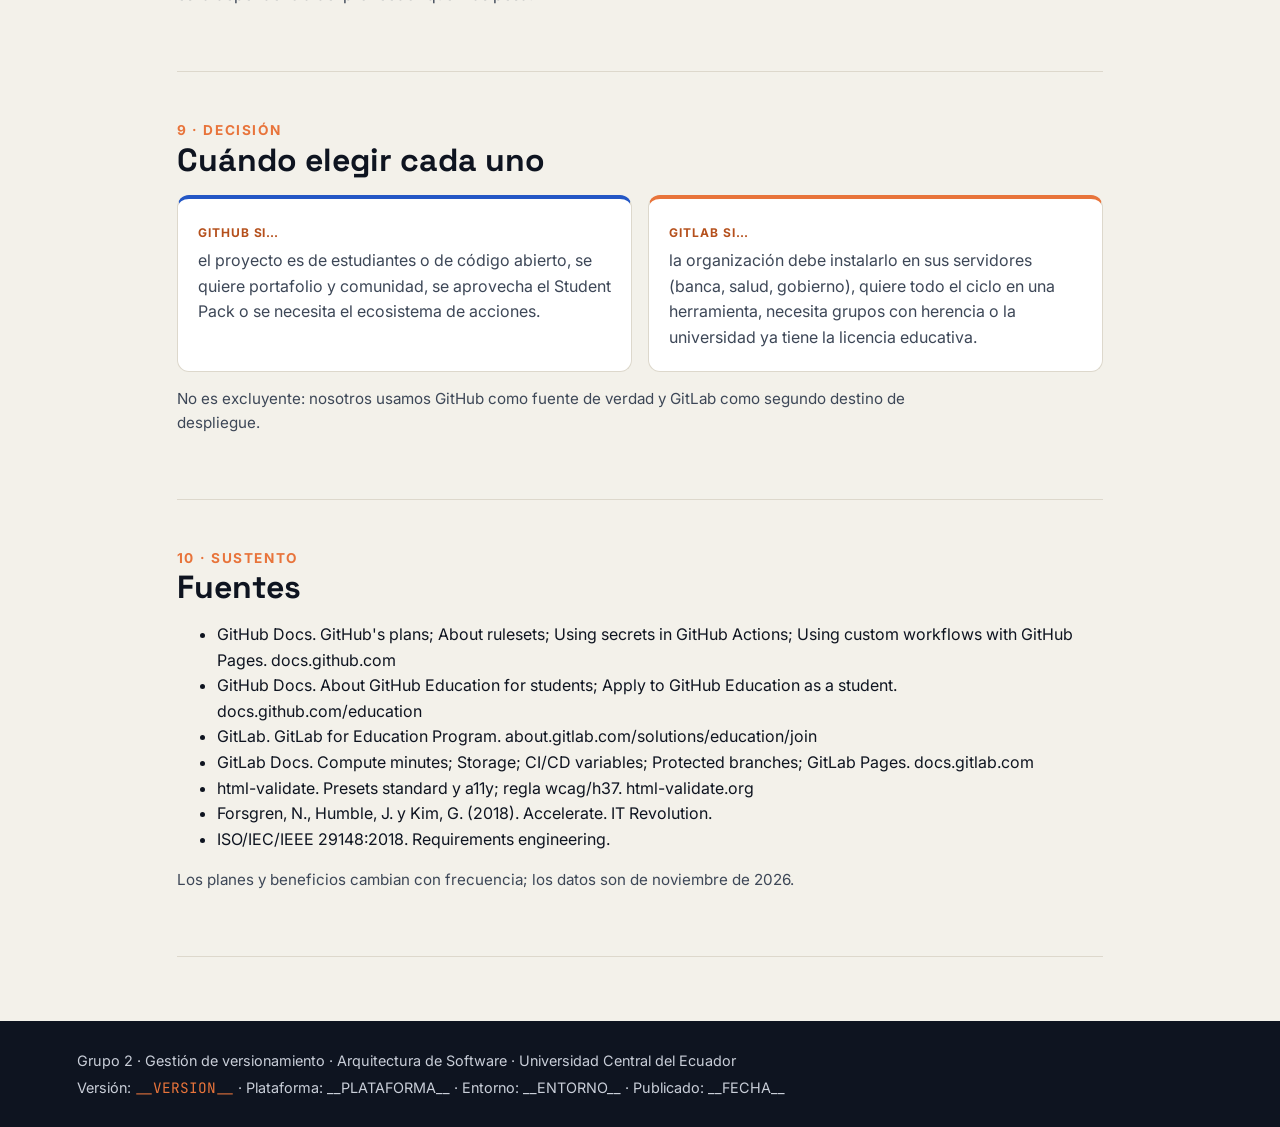
==== commit 67936c71: "docs: enfoca la investigación y la presentación en GitHub frente a GitLab" ====
--- a/public/investigacion.html
+++ b/public/investigacion.html
@@ -4,7 +4,7 @@
   <meta charset="utf-8">
   <meta name="viewport" content="width=device-width, initial-scale=1">
   <title>Investigación · Gestión de versionamiento</title>
-  <meta name="description" content="Investigación del Grupo 2: Git, GitHub, GitLab, reglas, variables, despliegue y comandos.">
+  <meta name="description" content="GitHub frente a GitLab: diferencias, despliegue, reglas, variables, comandos, cuentas educativas y nuestro ejemplo práctico.">
   <link rel="preconnect" href="https://fonts.googleapis.com">
   <link rel="stylesheet" href="https://fonts.googleapis.com/css2?family=Inter:wght@400;600;700&amp;family=JetBrains+Mono:wght@400;600&amp;family=Space+Grotesk:wght@500;700&amp;display=swap">
   <link rel="stylesheet" href="styles.css">
@@ -13,7 +13,7 @@
   <nav class="barra" aria-label="Navegación principal">
     <a class="marca" href="index.html">Grupo 2 <span>·</span> Versionamiento</a>
     <a href="index.html">Inicio</a>
-    <a href="index.html#ruta">Ruta</a>
+    <a href="index.html#como-lo-hicimos">Cómo lo hicimos</a>
     <a href="investigacion.html" aria-current="page">Investigación</a>
     <a href="presentacion.html">Presentación</a>
     <a href="index.html#enlaces">Enlaces</a>
@@ -22,240 +22,212 @@
   <header class="hero">
     <p class="eyebrow">Investigación</p>
     <h1>GitHub frente a GitLab</h1>
-    <p class="lead">Diferencias, cómo desplegar en cada uno, sus reglas, la gestión de variables y despliegues, los comandos principales y un ejemplo práctico.</p>
+    <p class="lead">No nos quedamos en "uno tiene PR y el otro MR". Configuramos las dos plataformas para desplegar el mismo sitio y aquí contamos qué cambia de verdad: cómo despliegan, cómo protegen la rama principal, cómo manejan variables y qué nos da a cada uno el correo institucional.</p>
   </header>
 
   <main>
     <section class="bloque" id="contenido">
       <h2>Contenido</h2>
       <ol class="indice">
-        <li><a href="#problema">El problema</a></li>
-        <li><a href="#conceptos">Git, GitHub y GitLab</a></li>
-        <li><a href="#flujo-git">Cómo viaja un cambio</a></li>
-        <li><a href="#ramas">Estrategias de ramas</a></li>
-        <li><a href="#semver">SemVer y Conventional Commits</a></li>
-        <li><a href="#diferencias">Diferencias entre plataformas</a></li>
-        <li><a href="#despliegue">Cómo desplegar en cada uno</a></li>
-        <li><a href="#reglas">Reglas</a></li>
+        <li><a href="#diferencias">Diferencias de fondo</a></li>
+        <li><a href="#despliegue">Cómo se despliega en cada uno</a></li>
+        <li><a href="#reglas">Reglas sobre main</a></li>
         <li><a href="#variables">Variables y gestión de despliegues</a></li>
-        <li><a href="#comandos">Comandos principales</a></li>
+        <li><a href="#comandos">Comandos que usamos</a></li>
+        <li><a href="#educacion">Cuenta educativa frente a cuenta normal</a></li>
         <li><a href="#practico">Ejemplo práctico</a></li>
-        <li><a href="#elegir">Cómo elegir</a></li>
-        <li><a href="#limites">Limitaciones y riesgos</a></li>
+        <li><a href="#hallazgos">Lo que no esperábamos</a></li>
+        <li><a href="#elegir">Cuándo elegir cada uno</a></li>
         <li><a href="#fuentes">Fuentes</a></li>
       </ol>
     </section>
 
-    <section class="bloque" id="problema">
-      <p class="eyebrow">1 · El problema</p>
-      <h2>¿Cuál es la versión que funciona?</h2>
-      <p>proyecto_final.zip, proyecto_final_v2.zip, proyecto_final_FINAL_ahora_si.zip. Sin control de versiones no hay historial, no se sabe quién cambió qué y no existe una forma segura de que varias personas trabajen sobre el mismo código.</p>
-      <div class="grid">
-        <article class="tarjeta"><span class="etiqueta">93 %</span><h3>usa Git</h3><p>de los desarrolladores, frente a 5 % que usa Subversion (Stack Overflow Developer Survey 2022, más de 71 000 respuestas).</p></article>
-        <article class="tarjeta"><span class="etiqueta">180 M+</span><h3>en GitHub</h3><p>desarrolladores con cuenta; unos 36 millones se unieron en un solo año (Octoverse 2025).</p></article>
-        <article class="tarjeta"><span class="etiqueta">1 por segundo</span><h3>nuevos usuarios</h3><p>en promedio, un desarrollador nuevo se une a GitHub cada segundo (Octoverse 2025).</p></article>
-      </div>
-    </section>
-
-    <section class="bloque" id="conceptos">
-      <p class="eyebrow">2 · Fundamentos</p>
-      <h2>Git no es lo mismo que GitHub ni que GitLab</h2>
-      <dl>
-        <dt>Git (herramienta)</dt>
-        <dd>Sistema de control de versiones distribuido, creado por Linus Torvalds en 2005 para el kernel de Linux. Vive en la computadora y cada copia tiene el historial completo.</dd>
-        <dt>GitHub (plataforma)</dt>
-        <dd>Servicio que aloja repositorios Git y agrega colaboración: pull requests, issues, Actions para CI/CD, Pages y Copilot. Es de Microsoft desde 2018.</dd>
-        <dt>GitLab (plataforma DevSecOps)</dt>
-        <dd>Una sola aplicación para todo el ciclo: código, CI/CD, seguridad, registro de contenedores y despliegue. Su modelo es open core, así que se puede instalar en servidores propios.</dd>
-      </dl>
-      <p class="nota">Git es el motor; GitHub y GitLab son los talleres construidos alrededor de él.</p>
-    </section>
-
-    <section class="bloque" id="flujo-git">
-      <p class="eyebrow">3 · Fundamentos</p>
-      <h2>Cómo viaja un cambio en Git</h2>
-      <div class="flujo">
-        <div class="paso"><strong>Directorio de trabajo</strong><span>Archivos que editas</span></div>
-        <div class="flecha" aria-hidden="true">git add →</div>
-        <div class="paso"><strong>Staging</strong><span>Lo que irá en el próximo commit</span></div>
-        <div class="flecha" aria-hidden="true">git commit →</div>
-        <div class="paso"><strong>Repositorio local</strong><span>Historial dentro de .git</span></div>
-        <div class="flecha" aria-hidden="true">git push →</div>
-        <div class="paso destacado"><strong>Remoto</strong><span>GitHub o GitLab</span></div>
-      </div>
-      <p>De regreso, git fetch descarga lo nuevo del remoto sin tocar el trabajo local, y git pull hace fetch y además lo integra en la rama actual.</p>
-    </section>
-
-    <section class="bloque" id="ramas">
-      <p class="eyebrow">4 · Fundamentos</p>
-      <h2>Tres estrategias de ramas</h2>
-      <div class="grid">
-        <article class="tarjeta"><span class="etiqueta">Simple</span><h3>GitHub Flow</h3><p>Una rama main siempre desplegable y ramas cortas por tarea que vuelven por pull request. Es la que usamos en este proyecto.</p></article>
-        <article class="tarjeta"><span class="etiqueta">Planificada</span><h3>GitFlow</h3><p>Ramas main y develop, más feature, release y hotfix. Más control y más ceremonia; sirve para software con versiones fechadas.</p></article>
-        <article class="tarjeta"><span class="etiqueta">Avanzada</span><h3>Trunk-based</h3><p>Todos integran a main varias veces al día y lo incompleto se oculta con feature flags. Requiere pruebas automáticas fuertes.</p></article>
-      </div>
-    </section>
-
-    <section class="bloque" id="semver">
-      <p class="eyebrow">5 · Fundamentos</p>
-      <h2>Versionar también es comunicar</h2>
-      <p><strong>Semantic Versioning 2.0.0:</strong> en v2.4.1, el 2 es la versión MAYOR (rompe compatibilidad), el 4 la MENOR (agrega funciones compatibles) y el 1 el PARCHE (corrige errores).</p>
-      <p><strong>Conventional Commits 1.0.0:</strong> los mensajes llevan un tipo. fix sube el parche, feat sube la menor y feat! (cambio incompatible) sube la mayor. Así el número de versión se puede calcular a partir del historial.</p>
-      <pre><code>fix: valida correo vacío
-feat(auth): inicio de sesión
-docs: actualiza README
-ci: agrega pipeline de despliegue</code></pre>
-    </section>
-
     <section class="bloque" id="diferencias">
-      <p class="eyebrow">6 · Comparación</p>
-      <h2>Diferencias, punto por punto</h2>
-      <p>Misma base, Git, pero distinta filosofía: GitHub apuesta por la comunidad y un ecosistema de integraciones; GitLab, por una sola plataforma que cubre todo el ciclo DevSecOps, en la nube o en servidores propios.</p>
+      <p class="eyebrow">1 · Diferencias</p>
+      <h2>La diferencia real es de modelo, no de botones</h2>
+      <p>GitHub es una plataforma alrededor de una comunidad y un ecosistema: casi todo se arma combinando piezas (acciones del Marketplace, apps, integraciones). GitLab es una sola aplicación que intenta cubrir todo el ciclo DevSecOps y que además se puede instalar en servidores propios. Eso se nota en cada detalle técnico:</p>
       <div class="tabla">
         <table>
           <thead>
             <tr><th scope="col">Aspecto</th><th scope="col">GitHub</th><th scope="col">GitLab</th></tr>
           </thead>
           <tbody>
-            <tr><td>Propuesta de cambio</td><td>Pull Request (PR)</td><td>Merge Request (MR)</td></tr>
-            <tr><td>CI/CD</td><td>GitHub Actions, en .github/workflows/*.yml</td><td>GitLab CI/CD, en .gitlab-ci.yml</td></tr>
-            <tr><td>Minutos de CI gratis en repos privados</td><td>2 000 al mes (en públicos, sin límite)</td><td>400 al mes por grupo</td></tr>
-            <tr><td>Instalación propia</td><td>Enterprise Server, de pago</td><td>Community Edition, gratuita</td></tr>
-            <tr><td>Organización</td><td>Organizaciones y equipos, sin subniveles</td><td>Grupos y subgrupos que heredan permisos y variables</td></tr>
-            <tr><td>Seguridad</td><td>Dependabot gratis; Advanced Security de pago</td><td>SAST y DAST completos en Ultimate</td></tr>
-            <tr><td>Planificación</td><td>Issues y Projects</td><td>Issues y boards; epics y roadmaps en Premium</td></tr>
-            <tr><td>Comunidad</td><td>La más grande del mundo</td><td>Menor; fuerte en empresas y gobierno</td></tr>
-          </tbody>
-        </table>
-      </div>
-      <p class="nota">Los planes gratuitos cambian con frecuencia; verificar en github.com/pricing y about.gitlab.com/pricing.</p>
+            <tr><td>Modelo de CI/CD</td><td>Por eventos: un workflow reacciona a push, PR, horario o a mano. Los pasos se reutilizan como acciones (uses: actions/checkout@v4).</td><td>Por etapas: stages que corren en orden y jobs dentro de cada etapa. Se reutiliza con include, extends y plantillas.</td></tr>
+            <tr><td>Dónde corre cada job</td><td>Se elige la máquina (runs-on: ubuntu-latest).</td><td>Se elige el contenedor (image: node:22-alpine) sobre un runner compartido o propio.</td></tr>
+            <tr><td>Publicar un sitio</td><td>Pasos explícitos: subir el artefacto y desplegarlo con acciones oficiales.</td><td>Convención: un job llamado pages que deje la carpeta public como artefacto.</td></tr>
+            <tr><td>Organización</td><td>Organizaciones y equipos, sin niveles intermedios.</td><td>Grupos y subgrupos; permisos y variables se heredan hacia abajo.</td></tr>
+            <tr><td>Instalación propia</td><td>Enterprise Server, solo de pago.</td><td>Community Edition gratuita y de código abierto.</td></tr>
+            <tr><td>Antes del primer pipeline</td><td>Funciona de inmediato.</td><td>En GitLab.com hay que verificar la identidad (teléfono o tarjeta) para usar los runners compartidos; es una medida contra el abuso de cómputo.</td></tr>
+          </tbody>
+        </table>
+      </div>
     </section>
 
     <section class="bloque" id="despliegue">
-      <p class="eyebrow">7 · Despliegue</p>
-      <h2>Cómo desplegar en cada uno</h2>
-      <p>Un pipeline es una lista de comandos que una máquina limpia (runner) ejecuta cada vez que pasa algo en el repositorio. CI (integración continua) valida cada cambio antes de unirlo a main; CD (despliegue continuo) publica automáticamente lo que pasó la validación.</p>
+      <p class="eyebrow">2 · Despliegue</p>
+      <h2>Cómo se despliega en cada uno</h2>
       <div class="grid">
         <article class="tarjeta github">
-          <span class="etiqueta">GitHub Actions → Pages</span>
-          <h3>Acciones explícitas</h3>
-          <p>Un workflow en .github/workflows con dos jobs: validate y deploy. deploy depende de validate (needs) y usa las acciones oficiales configure-pages, upload-pages-artifact y deploy-pages. No guarda contraseñas: usa un token OIDC temporal por ejecución.</p>
+          <span class="etiqueta">GitHub Actions → GitHub Pages</span>
+          <h3>Dos jobs y un entorno</h3>
+          <p>validate revisa el HTML; deploy depende de él (needs) y solo corre en main. El sitio se empaqueta con upload-pages-artifact y se publica con deploy-pages en el entorno github-pages, que guarda el historial de despliegues. No hay ninguna contraseña guardada: el permiso id-token: write hace que GitHub emita un token OIDC temporal para cada ejecución.</p>
         </article>
         <article class="tarjeta gitlab">
-          <span class="etiqueta">GitLab CI → Pages</span>
-          <h3>Convención</h3>
-          <p>Un .gitlab-ci.yml con stages validate y deploy. Cada job corre dentro de una imagen Docker. Basta con que un job se llame pages y deje la carpeta public como artefacto para que GitLab la publique.</p>
-        </article>
-      </div>
-      <p>Los dos pipelines completos están en el repositorio y en la presentación.</p>
+          <span class="etiqueta">GitLab CI → GitLab Pages</span>
+          <h3>Dos stages y una convención</h3>
+          <p>validate corre en un contenedor de Node; pages corre en Alpine, reemplaza las variables en el HTML y deja public como artefacto. GitLab detecta el nombre del job y publica solo. La regla if: $CI_COMMIT_BRANCH == $CI_DEFAULT_BRANCH evita que una rama cualquiera publique.</p>
+        </article>
+      </div>
+      <p>En los dos casos el pipeline es la única forma de llegar a producción: nadie sube archivos a mano. Los archivos completos están en el <a href="https://github.com/jhon-avila135/investigacion-versionamiento/blob/main/.github/workflows/deploy.yml">workflow de GitHub</a> y en el <a href="https://gitlab.com/grupo2-versionamiento-uce/investigacion-versionamiento/-/blob/main/.gitlab-ci.yml">.gitlab-ci.yml</a>.</p>
     </section>
 
     <section class="bloque" id="reglas">
-      <p class="eyebrow">8 · Reglas</p>
-      <h2>Cómo cada plataforma protege main</h2>
+      <p class="eyebrow">3 · Reglas</p>
+      <h2>Cómo protege cada uno la rama principal</h2>
       <div class="grid">
         <article class="tarjeta github">
-          <span class="etiqueta">GitHub</span>
-          <h3>Rulesets y branch protection</h3>
-          <p>PR obligatorio con N aprobaciones; status checks requeridos (el CI debe pasar); CODEOWNERS; bloqueo de force push y de borrado; commits firmados e historial lineal. Si hay varios rulesets, gana la regla más estricta.</p>
+          <span class="etiqueta">GitHub · Rulesets</span>
+          <h3>Lo que activamos</h3>
+          <p>Un ruleset llamado proteger-main: PR obligatorio, el check validate obligatorio, bloqueo de force push y de borrado. Sin lista de excepciones, así que ni el dueño del repositorio puede saltárselo. Los rulesets se pueden apilar y gana la regla más estricta.</p>
         </article>
         <article class="tarjeta gitlab">
-          <span class="etiqueta">GitLab</span>
-          <h3>Ramas protegidas</h3>
-          <p>Quién puede hacer push o merge, por rol; "Pipelines must succeed" antes de fusionar; reglas de aprobación de MR (obligatorias en Premium); tags protegidos para releases; variables protegidas que solo existen en ramas protegidas.</p>
-        </article>
-      </div>
-      <p class="nota">Regla común: nada entra a main sin revisión y sin el CI en verde.</p>
+          <span class="etiqueta">GitLab · Ramas protegidas</span>
+          <h3>Lo que trae y lo que cuesta</h3>
+          <p>main nace protegida: solo Maintainers hacen push o merge y no se permite force push. "Pipelines must succeed" es gratis; las reglas de aprobación obligatorias, CODEOWNERS y push rules son de Premium.</p>
+        </article>
+      </div>
+      <p><strong>Detalle de planes que casi nadie menciona:</strong> en GitHub Free las ramas protegidas, los revisores obligatorios y CODEOWNERS funcionan solo en repositorios públicos. Para usarlos en repositorios privados se necesita GitHub Pro, que es justo lo que da GitHub Education a los estudiantes verificados.</p>
     </section>
 
     <section class="bloque" id="variables">
-      <p class="eyebrow">9 · Variables</p>
-      <h2>Configuración fuera del código</h2>
+      <p class="eyebrow">4 · Variables</p>
+      <h2>Variables y gestión de despliegues</h2>
+      <div class="tabla">
+        <table>
+          <thead>
+            <tr><th scope="col">Tema</th><th scope="col">GitHub</th><th scope="col">GitLab</th></tr>
+          </thead>
+          <tbody>
+            <tr><td>Niveles</td><td>Organización, repositorio y environment</td><td>Instancia, grupo (heredable a subgrupos) y proyecto</td></tr>
+            <tr><td>Datos sensibles</td><td>secrets: cifrados y ocultos en los logs</td><td>Masked, o Masked and hidden si tampoco se deben ver en la configuración</td></tr>
+            <tr><td>Configuración</td><td>vars.NOMBRE, visibles</td><td>Variables visibles; también de tipo File</td></tr>
+            <tr><td>Proteger producción</td><td>Environments con revisores obligatorios y ramas permitidas</td><td>Protected: la variable solo existe en ramas o tags protegidos</td></tr>
+            <tr><td>Predefinidas que usamos</td><td>GITHUB_SHA</td><td>CI_COMMIT_SHORT_SHA, CI_DEFAULT_BRANCH</td></tr>
+            <tr><td>Despliegues simultáneos</td><td>concurrency: group: pages</td><td>resource_group</td></tr>
+          </tbody>
+        </table>
+      </div>
+      <p>En nuestro sitio, el pie de página se llena durante el despliegue: el commit sale de una variable predefinida y el entorno, de una variable propia llamada ENTORNO. En GitLab la marcamos como protegida: si alguien corre un pipeline en una rama de prueba, ENTORNO no existe ahí. Así se evita en la vida real que una rama cualquiera vea credenciales de producción.</p>
+      <p><strong>Rollback:</strong> volver atrás no es "subir la versión anterior a mano". Se hace git revert del cambio y el mismo pipeline publica la corrección. GitHub incluso tiene un botón Revert en cada PR fusionado.</p>
+    </section>
+
+    <section class="bloque" id="comandos">
+      <p class="eyebrow">5 · Comandos</p>
+      <h2>Los comandos que de verdad usamos</h2>
+      <p>No ponemos aquí git add ni git commit, que todos conocen. Estos son los que necesitamos para trabajar con dos plataformas y con main protegida:</p>
+      <div class="tabla">
+        <table>
+          <thead>
+            <tr><th scope="col">Comando</th><th scope="col">Para qué lo usamos</th></tr>
+          </thead>
+          <tbody>
+            <tr><td><code>git remote add gitlab URL</code></td><td>Tener dos remotos: origin (GitHub) y gitlab.</td></tr>
+            <tr><td><code>git push gitlab main</code></td><td>Llevar main a GitLab después de fusionar en GitHub; eso dispara su pipeline.</td></tr>
+            <tr><td><code>git config credential.https://github.com.username USUARIO</code></td><td>Obligar a que este repositorio use la cuenta institucional y no otra guardada en la PC.</td></tr>
+            <tr><td><code>git switch -c fix/prueba-validacion</code></td><td>Una rama por tarea; main no se toca directo.</td></tr>
+            <tr><td><code>git rebase main</code></td><td>Poner una rama al día con main antes de abrir el PR.</td></tr>
+            <tr><td><code>git push --force-with-lease</code></td><td>Reescribir solo tu rama después del rebase, sin pisar trabajo ajeno. En main está bloqueado.</td></tr>
+            <tr><td><code>git revert HEAD</code></td><td>Deshacer un cambio publicado sin reescribir la historia.</td></tr>
+            <tr><td><code>git tag -a v1.0.0 -m "..."</code></td><td>Marcar la versión que se entrega; se sube a los dos remotos.</td></tr>
+            <tr><td><code>git log --oneline --graph</code></td><td>Ver ramas y merges para explicar el flujo.</td></tr>
+          </tbody>
+        </table>
+      </div>
+    </section>
+
+    <section class="bloque" id="educacion">
+      <p class="eyebrow">6 · Correo institucional</p>
+      <h2>Cuenta educativa frente a cuenta normal</h2>
+      <p>Usamos cuentas con el correo de la UCE en las dos plataformas, y descubrimos que el beneficio es muy distinto: <strong>GitHub le da beneficios al estudiante; GitLab se los da a la institución.</strong></p>
+      <div class="tabla">
+        <table>
+          <thead>
+            <tr><th scope="col">Aspecto</th><th scope="col">GitHub Free</th><th scope="col">GitHub con Education (estudiante)</th></tr>
+          </thead>
+          <tbody>
+            <tr><td>Quién lo pide</td><td>Cualquiera</td><td>El estudiante, con correo académico verificado y un documento que pruebe la matrícula</td></tr>
+            <tr><td>Plan</td><td>Free</td><td>Beneficios de GitHub Pro mientras dure la verificación</td></tr>
+            <tr><td>Reglas en repos privados</td><td>No (solo públicos)</td><td>Sí: ramas protegidas, revisores obligatorios, CODEOWNERS y wikis</td></tr>
+            <tr><td>Cómputo de Actions</td><td>Cuota mensual de Free (los repos públicos no la consumen)</td><td>Cuota mayor de Pro</td></tr>
+            <tr><td>Codespaces</td><td>120 horas-núcleo al mes</td><td>180 horas-núcleo al mes</td></tr>
+            <tr><td>Copilot</td><td>Plan gratuito con límites</td><td>Copilot con funciones premium, gratis</td></tr>
+            <tr><td>Extras</td><td>Ninguno</td><td>Student Developer Pack: créditos de nube, dominios y herramientas de terceros</td></tr>
+          </tbody>
+        </table>
+      </div>
+      <div class="tabla">
+        <table>
+          <thead>
+            <tr><th scope="col">Aspecto</th><th scope="col">GitLab Free</th><th scope="col">GitLab for Education</th></tr>
+          </thead>
+          <tbody>
+            <tr><td>Quién lo pide</td><td>Cualquiera</td><td>Solo docentes o personal de la universidad, con el correo institucional. GitLab no entrega licencias a estudiantes.</td></tr>
+            <tr><td>Plan</td><td>Free</td><td>Ultimate con asientos ilimitados, por un año renovable</td></tr>
+            <tr><td>Minutos de CI</td><td>400 al mes por grupo</td><td>50 000 al mes</td></tr>
+            <tr><td>Almacenamiento</td><td>10 GiB por proyecto (repositorio y LFS)</td><td>Según la licencia Ultimate</td></tr>
+            <tr><td>Uso permitido</td><td>Libre</td><td>Solo enseñanza e investigación no comercial; no para administrar la universidad</td></tr>
+          </tbody>
+        </table>
+      </div>
+      <p><strong>Qué significa para nosotros:</strong> en GitHub, el correo de la UCE nos da un plan mejor desde hoy. En GitLab, nuestra cuenta con correo institucional es una cuenta Free normal; para tener Ultimate, un docente tendría que solicitar la licencia para la universidad. Lo malo de los dos: los beneficios dependen de seguir verificado o de renovar cada año, y si se pierden, los proyectos que dependan de funciones de pago dejan de funcionar igual.</p>
+    </section>
+
+    <section class="bloque" id="practico">
+      <p class="eyebrow">7 · Ejemplo práctico</p>
+      <h2>Este mismo sitio</h2>
+      <p>El sitio que estás leyendo es el ejemplo: lo versionamos, lo protegimos y lo desplegamos en las dos plataformas. En la página de inicio contamos <a href="index.html#como-lo-hicimos">cómo lo hicimos paso a paso</a>, con los enlaces a cada pull request y a cada pipeline, y las mediciones de tiempo.</p>
+    </section>
+
+    <section class="bloque" id="hallazgos">
+      <p class="eyebrow">8 · Hallazgos</p>
+      <h2>Lo que no esperábamos</h2>
+      <dl>
+        <dt>El validador estaba configurado a medias</dt>
+        <dd>Al preparar la prueba del error, una imagen sin texto alternativo pasó la validación: el preset html-validate:standard no revisa accesibilidad. Lo descubrimos probando la regla, no leyendo. Lo corregimos con el preset a11y en el PR #2.</dd>
+        <dt>El commit que se publica no es el de tu PC</dt>
+        <dd>Al fusionar un PR, GitHub crea un commit de merge con otro identificador. Por eso nuestro script de medición no compara contra el commit local: espera a que cambie la versión publicada.</dd>
+        <dt>Un proyecto público no puede vivir en un grupo privado</dt>
+        <dd>En GitLab la visibilidad se hereda: tuvimos que hacer público el grupo antes de crear el proyecto público.</dd>
+        <dt>La PC guarda la cuenta equivocada</dt>
+        <dd>El administrador de credenciales tenía una cuenta personal guardada. Si no se fija el usuario por repositorio, los commits se suben con otra identidad.</dd>
+        <dt>Los pipelines no se migran</dt>
+        <dd>El código pasa de una plataforma a otra con un push; los pipelines hay que escribirlos de nuevo. Esa es la dependencia del proveedor que más pesa.</dd>
+      </dl>
+    </section>
+
+    <section class="bloque" id="elegir">
+      <p class="eyebrow">9 · Decisión</p>
+      <h2>Cuándo elegir cada uno</h2>
       <div class="grid">
-        <article class="tarjeta github">
-          <span class="etiqueta">GitHub Actions</span>
-          <h3>Secrets, variables y environments</h3>
-          <p>Niveles de organización, repositorio y environment. Los secrets se cifran y se ocultan en los logs; las variables son configuración no sensible. Los environments pueden pedir aprobación antes de desplegar.</p>
-        </article>
-        <article class="tarjeta gitlab">
-          <span class="etiqueta">GitLab CI/CD</span>
-          <h3>Masked, protected y File</h3>
-          <p>Niveles de instancia, grupo y proyecto. Masked oculta el valor en los logs; Protected solo la entrega a ramas o tags protegidos; el tipo File la escribe en un archivo. Se pueden limitar por entorno.</p>
-        </article>
-      </div>
-      <p>En nuestro proyecto el pie de página se llena durante el despliegue con una variable predefinida (el commit: GITHUB_SHA o CI_COMMIT_SHORT_SHA) y con una variable propia, ENTORNO, configurada en cada plataforma. Un secreto nunca va en el repositorio; si se filtró, se revoca.</p>
-    </section>
-
-    <section class="bloque" id="comandos">
-      <p class="eyebrow">10 · Comandos</p>
-      <h2>Los comandos de todos los días</h2>
-      <div class="tabla">
-        <table>
-          <thead>
-            <tr><th scope="col">Comando</th><th scope="col">Para qué sirve</th><th scope="col">Ejemplo</th></tr>
-          </thead>
-          <tbody>
-            <tr><td>git clone</td><td>Copiar un repositorio remoto</td><td><code>git clone URL</code></td></tr>
-            <tr><td>git status</td><td>Ver qué cambió</td><td><code>git status -s</code></td></tr>
-            <tr><td>git add</td><td>Preparar cambios</td><td><code>git add public/</code></td></tr>
-            <tr><td>git commit</td><td>Guardar una versión</td><td><code>git commit -m "feat: sección de reglas"</code></td></tr>
-            <tr><td>git switch -c</td><td>Crear una rama y moverse a ella</td><td><code>git switch -c feat/reglas</code></td></tr>
-            <tr><td>git push</td><td>Enviar al remoto</td><td><code>git push -u origin feat/reglas</code></td></tr>
-            <tr><td>git pull</td><td>Traer e integrar</td><td><code>git pull origin main</code></td></tr>
-            <tr><td>git remote</td><td>Administrar remotos</td><td><code>git remote add gitlab URL</code></td></tr>
-            <tr><td>git revert</td><td>Deshacer sin reescribir la historia</td><td><code>git revert HEAD</code></td></tr>
-            <tr><td>git tag</td><td>Marcar una versión</td><td><code>git tag -a v1.0.0 -m "versión estable"</code></td></tr>
-          </tbody>
-        </table>
-      </div>
-    </section>
-
-    <section class="bloque" id="practico">
-      <p class="eyebrow">11 · Ejemplo práctico</p>
-      <h2>Este mismo sitio</h2>
-      <p>El ejemplo práctico es el sitio que estás leyendo. GitHub es la fuente de verdad: cada cambio se hace en una rama, se propone con un pull request y solo se fusiona si el job validate está en verde. Después, la rama main se envía también a GitLab, que la despliega con su propio pipeline.</p>
-      <p>Para demostrar las reglas, abrimos a propósito un pull request que quita el texto alternativo de una imagen: la validación falla y GitHub bloquea la fusión. Las capturas y las mediciones están en la presentación y en la página de inicio.</p>
-    </section>
-
-    <section class="bloque" id="elegir">
-      <p class="eyebrow">12 · Decisión</p>
-      <h2>¿Cuál elegir?</h2>
-      <div class="grid">
-        <article class="tarjeta github"><span class="etiqueta">Elige GitHub si…</span><p>construyes portafolio o código abierto, quieres la comunidad y el Marketplace más grandes, te sirve Copilot integrado o necesitas muchos minutos de CI gratis.</p></article>
-        <article class="tarjeta gitlab"><span class="etiqueta">Elige GitLab si…</span><p>debes instalarlo en servidores propios (banca, salud, gobierno), quieres todo el ciclo DevSecOps en una herramienta o necesitas runners propios y pipelines complejos.</p></article>
-      </div>
-      <p class="nota">No es excluyente: GitLab puede espejar repositorios y ejecutar CI para código alojado en GitHub, que es justo lo que hacemos aquí.</p>
-    </section>
-
-    <section class="bloque" id="limites">
-      <p class="eyebrow">13 · Pensamiento crítico</p>
-      <h2>Limitaciones y riesgos</h2>
-      <dl>
-        <dt>Curva de aprendizaje</dt>
-        <dd>Conflictos, rebase y reescritura de historia generan errores costosos si el equipo no tiene reglas claras.</dd>
-        <dt>Archivos grandes y binarios</dt>
-        <dd>Git versiona muy bien el texto, pero no videos, modelos o datasets; para eso se necesita Git LFS u otro almacenamiento.</dd>
-        <dt>Dependencia del proveedor</dt>
-        <dd>El código migra fácil; los pipelines no. Un workflow de Actions no corre en GitLab sin reescribirse, y los planes gratuitos cambian.</dd>
-        <dt>Cadena de suministro</dt>
-        <dd>Acciones de terceros y secretos olvidados en el historial son hoy una de las vías de ataque más comunes.</dd>
-      </dl>
+        <article class="tarjeta github"><span class="etiqueta">GitHub si…</span><p>el proyecto es de estudiantes o de código abierto, se quiere portafolio y comunidad, se aprovecha el Student Pack o se necesita el ecosistema de acciones.</p></article>
+        <article class="tarjeta gitlab"><span class="etiqueta">GitLab si…</span><p>la organización debe instalarlo en sus servidores (banca, salud, gobierno), quiere todo el ciclo en una herramienta, necesita grupos con herencia o la universidad ya tiene la licencia educativa.</p></article>
+      </div>
+      <p class="nota">No es excluyente: nosotros usamos GitHub como fuente de verdad y GitLab como segundo destino de despliegue.</p>
     </section>
 
     <section class="bloque" id="fuentes">
-      <p class="eyebrow">14 · Sustento</p>
+      <p class="eyebrow">10 · Sustento</p>
       <h2>Fuentes</h2>
       <ul>
-        <li>Chacon, S. y Straub, B. (2014). Pro Git, 2.ª ed. Apress. git-scm.com/book/es/v2</li>
-        <li>Forsgren, N., Humble, J. y Kim, G. (2018). Accelerate: The Science of Lean Software and DevOps. IT Revolution.</li>
-        <li>GitHub (2025). Octoverse 2025. github.blog/news-insights/octoverse</li>
-        <li>Stack Overflow (2022). Developer Survey 2022. survey.stackoverflow.co/2022</li>
-        <li>GitHub Docs. About rulesets; Using secrets in GitHub Actions; Using custom workflows with GitHub Pages. docs.github.com</li>
-        <li>GitLab Docs. CI/CD variables; Protected branches; GitLab Pages. docs.gitlab.com</li>
-        <li>ISO/IEC/IEEE 29148:2018. Systems and software engineering — Life cycle processes — Requirements engineering.</li>
-        <li>Preston-Werner, T. Semantic Versioning 2.0.0. semver.org</li>
-        <li>Conventional Commits 1.0.0. conventionalcommits.org</li>
+        <li>GitHub Docs. GitHub's plans; About rulesets; Using secrets in GitHub Actions; Using custom workflows with GitHub Pages. docs.github.com</li>
+        <li>GitHub Docs. About GitHub Education for students; Apply to GitHub Education as a student. docs.github.com/education</li>
+        <li>GitLab. GitLab for Education Program. about.gitlab.com/solutions/education/join</li>
+        <li>GitLab Docs. Compute minutes; Storage; CI/CD variables; Protected branches; GitLab Pages. docs.gitlab.com</li>
+        <li>html-validate. Presets standard y a11y; regla wcag/h37. html-validate.org</li>
+        <li>Forsgren, N., Humble, J. y Kim, G. (2018). Accelerate. IT Revolution.</li>
+        <li>ISO/IEC/IEEE 29148:2018. Requirements engineering.</li>
       </ul>
+      <p class="nota">Los planes y beneficios cambian con frecuencia; los datos son de noviembre de 2026.</p>
     </section>
   </main>
 
--- a/public/styles.css
+++ b/public/styles.css
@@ -101,3 +101,8 @@
   .indice { columns: 1; }
   .flecha { display: none; }
 }
+.qr { display: flex; align-items: center; gap: 20px; margin-top: 24px; }
+.qr img { background: var(--blanco); padding: 8px; border-radius: 8px; }
+.pasos { padding-left: 22px; max-width: 80ch; }
+.pasos li { margin-bottom: 12px; color: var(--gris); }
+.pasos li strong { color: var(--tinta); }
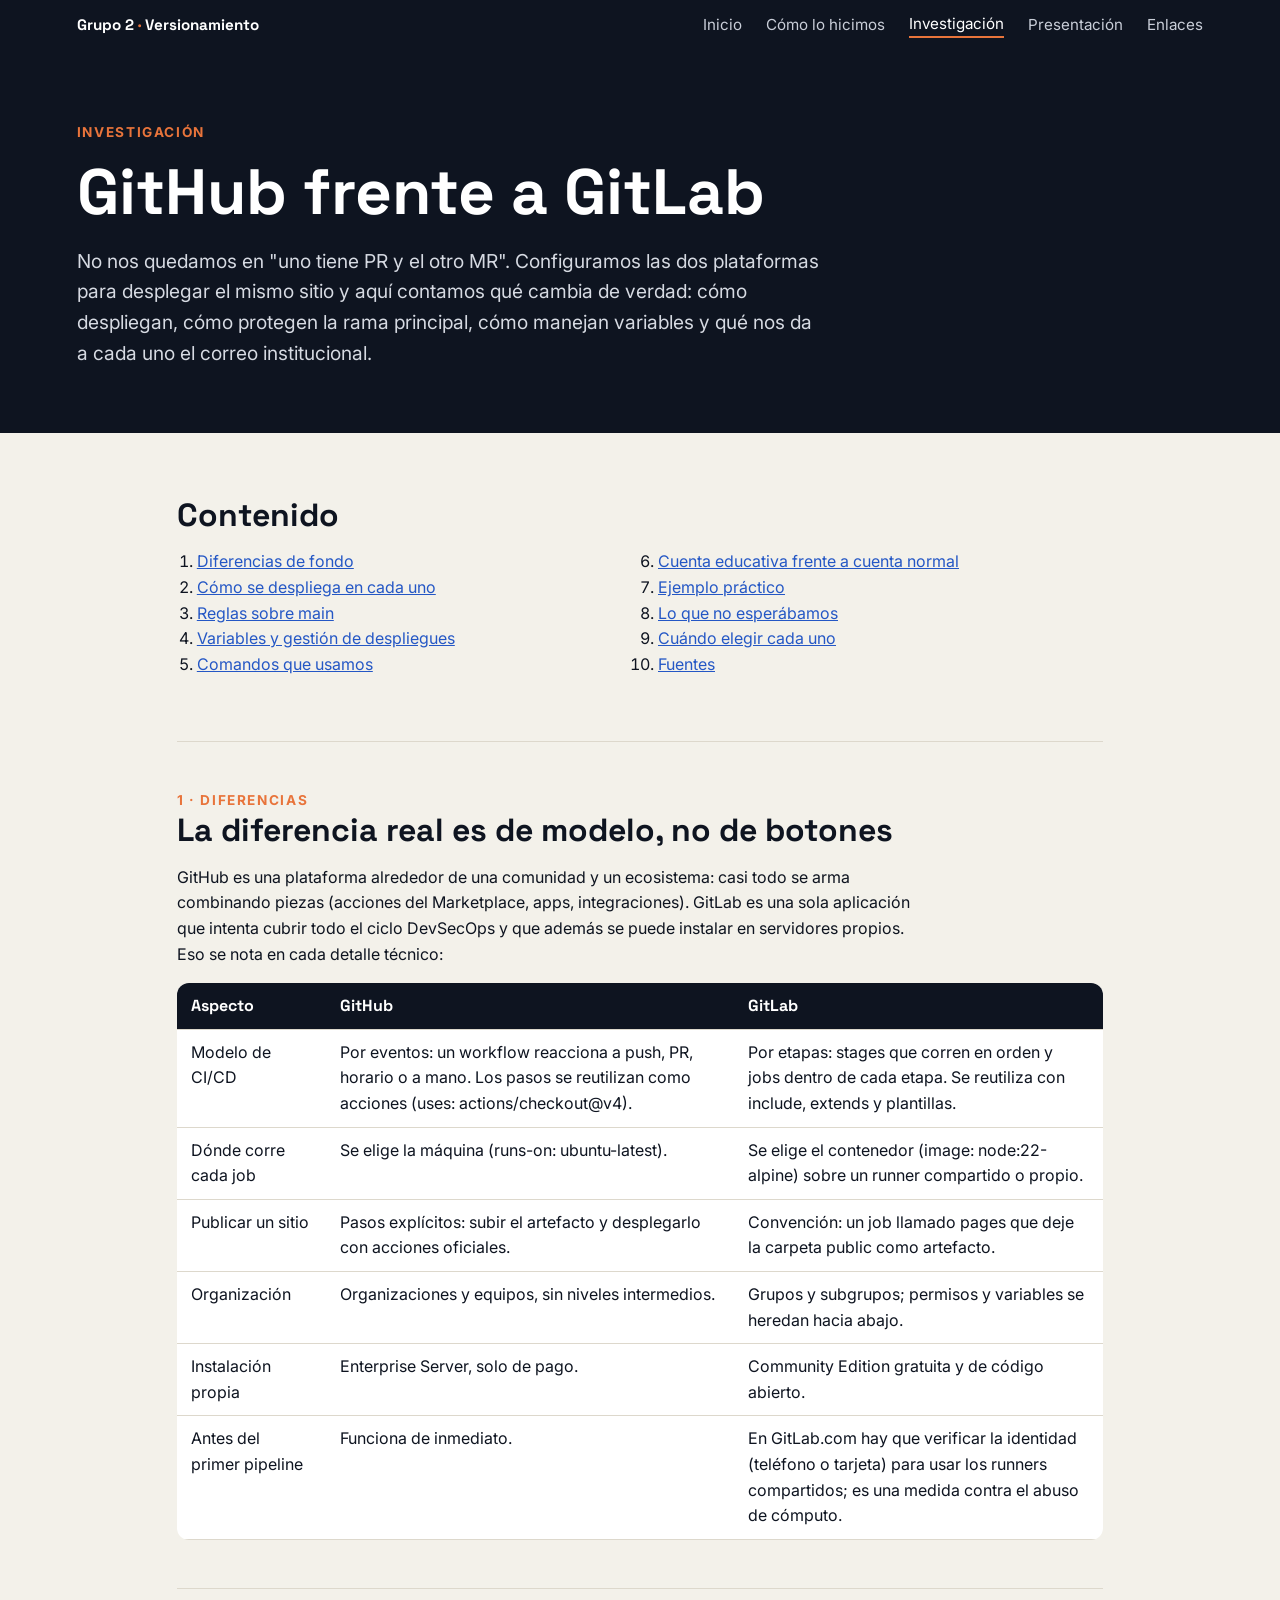
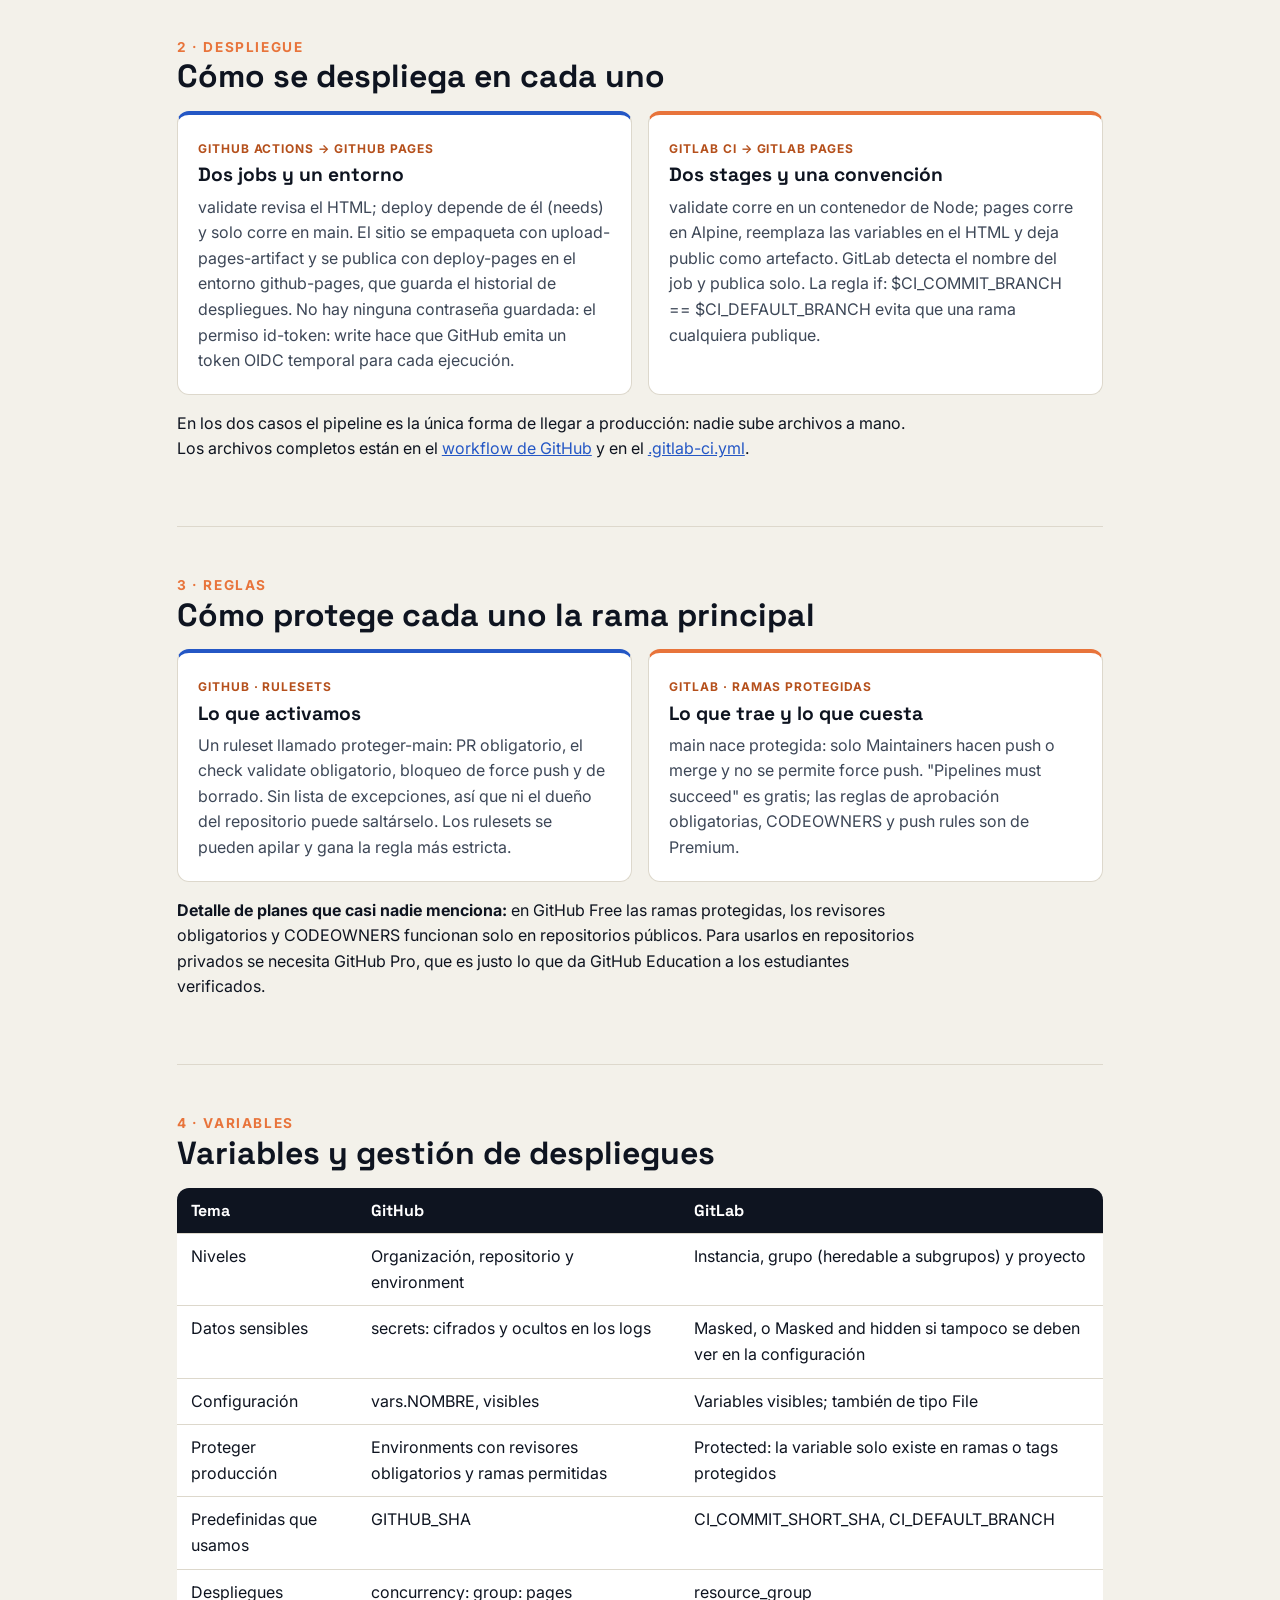
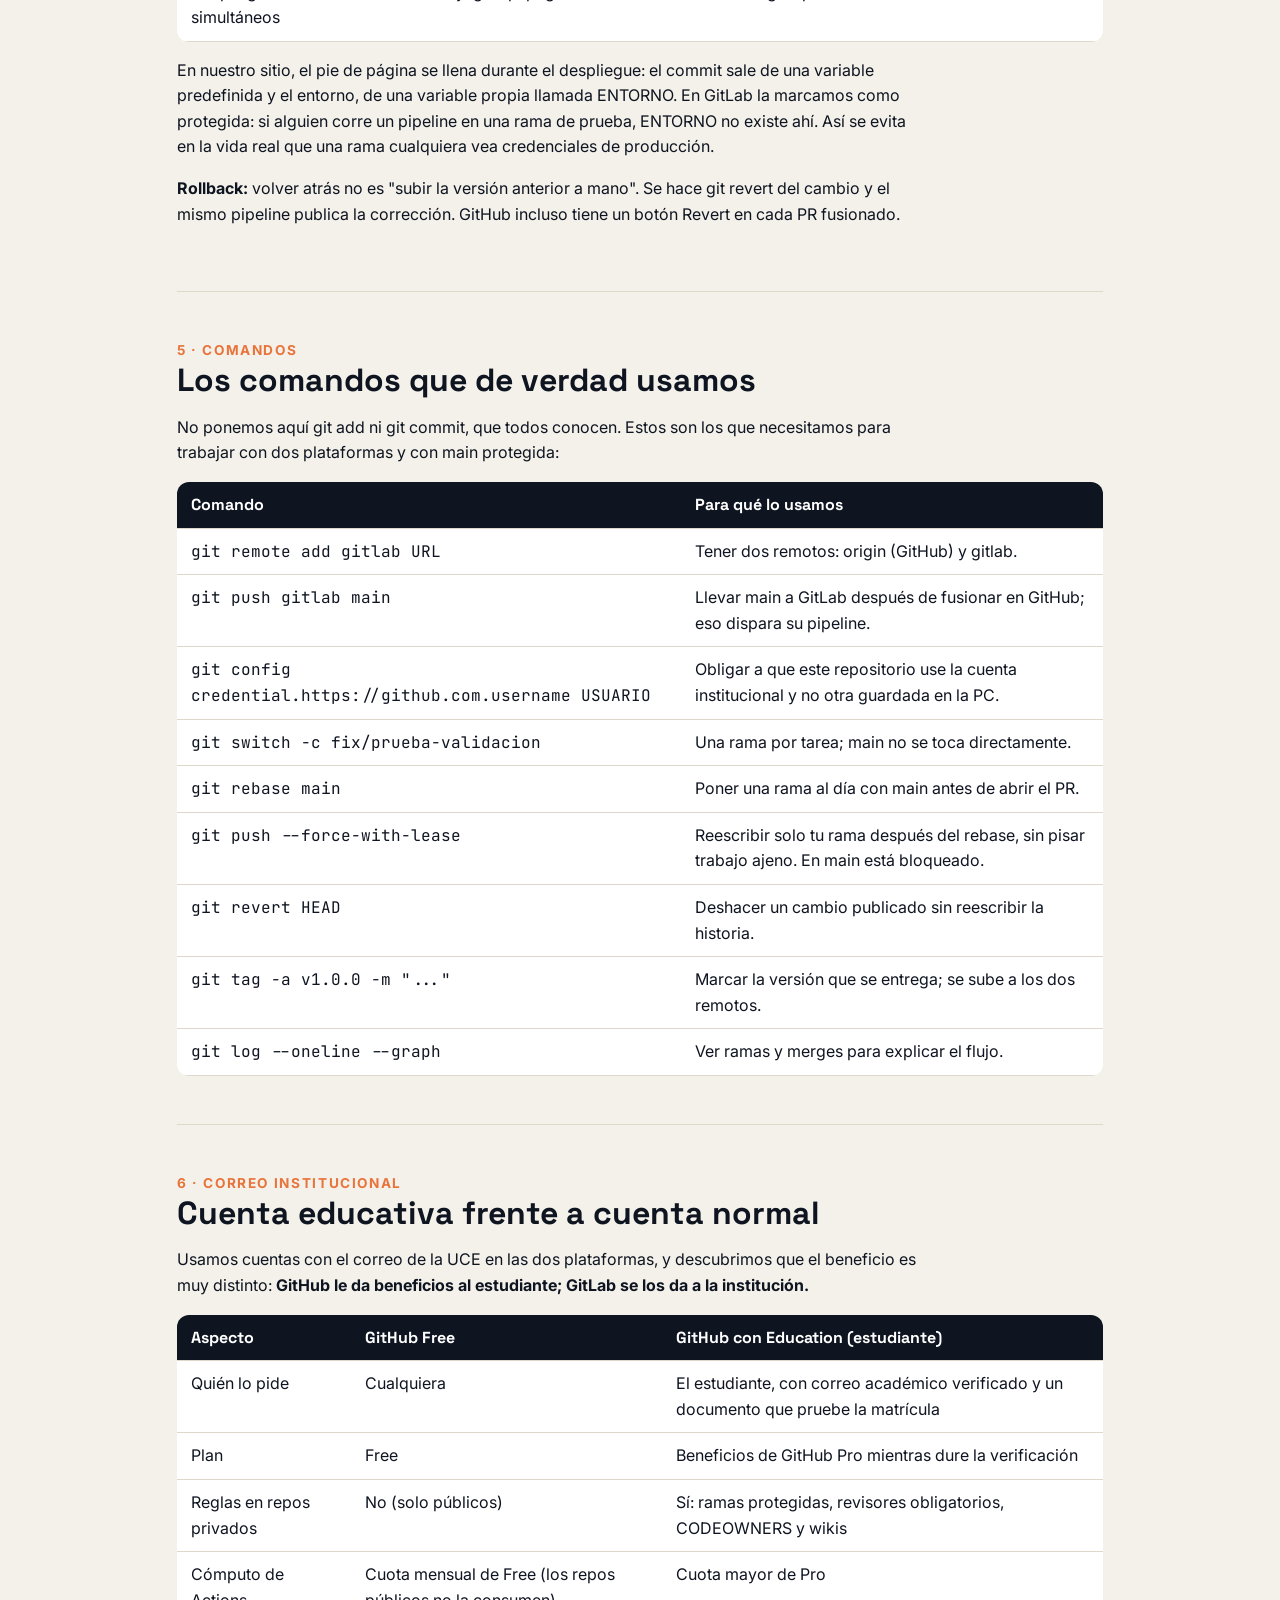
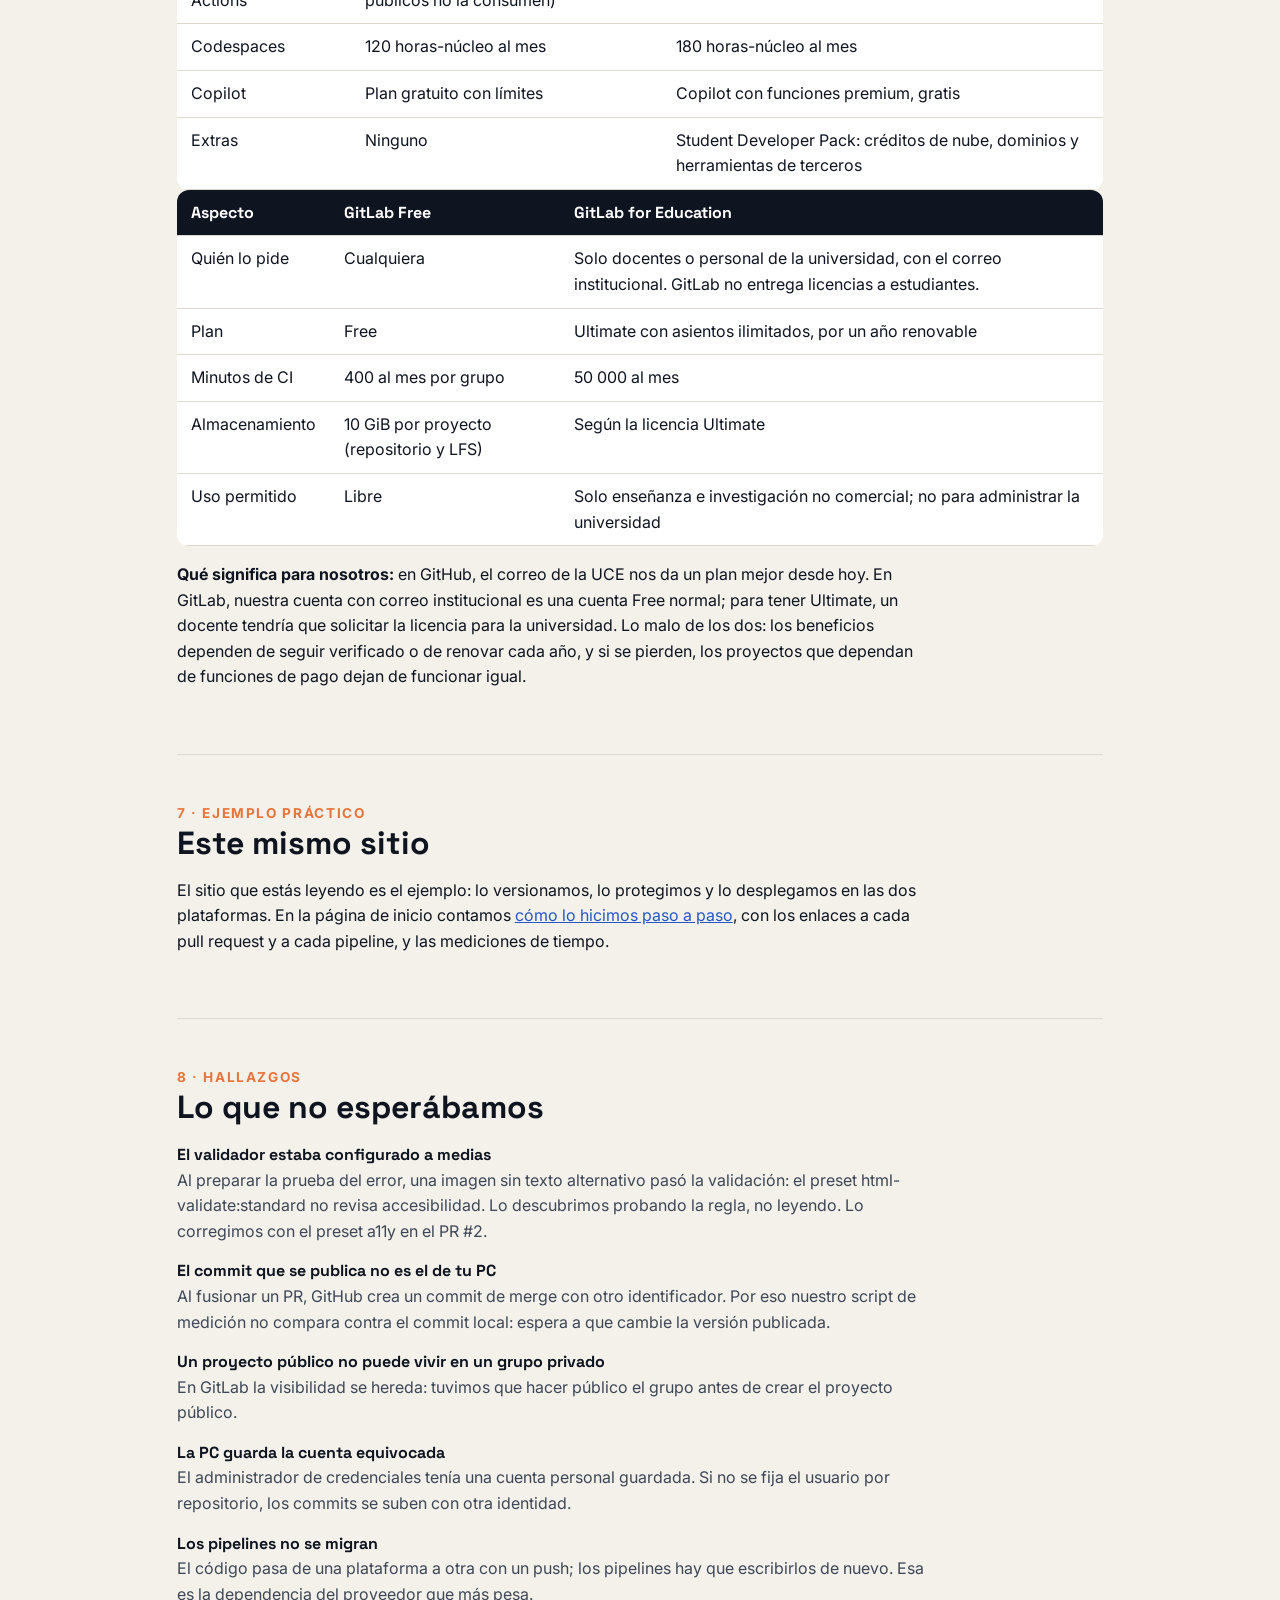
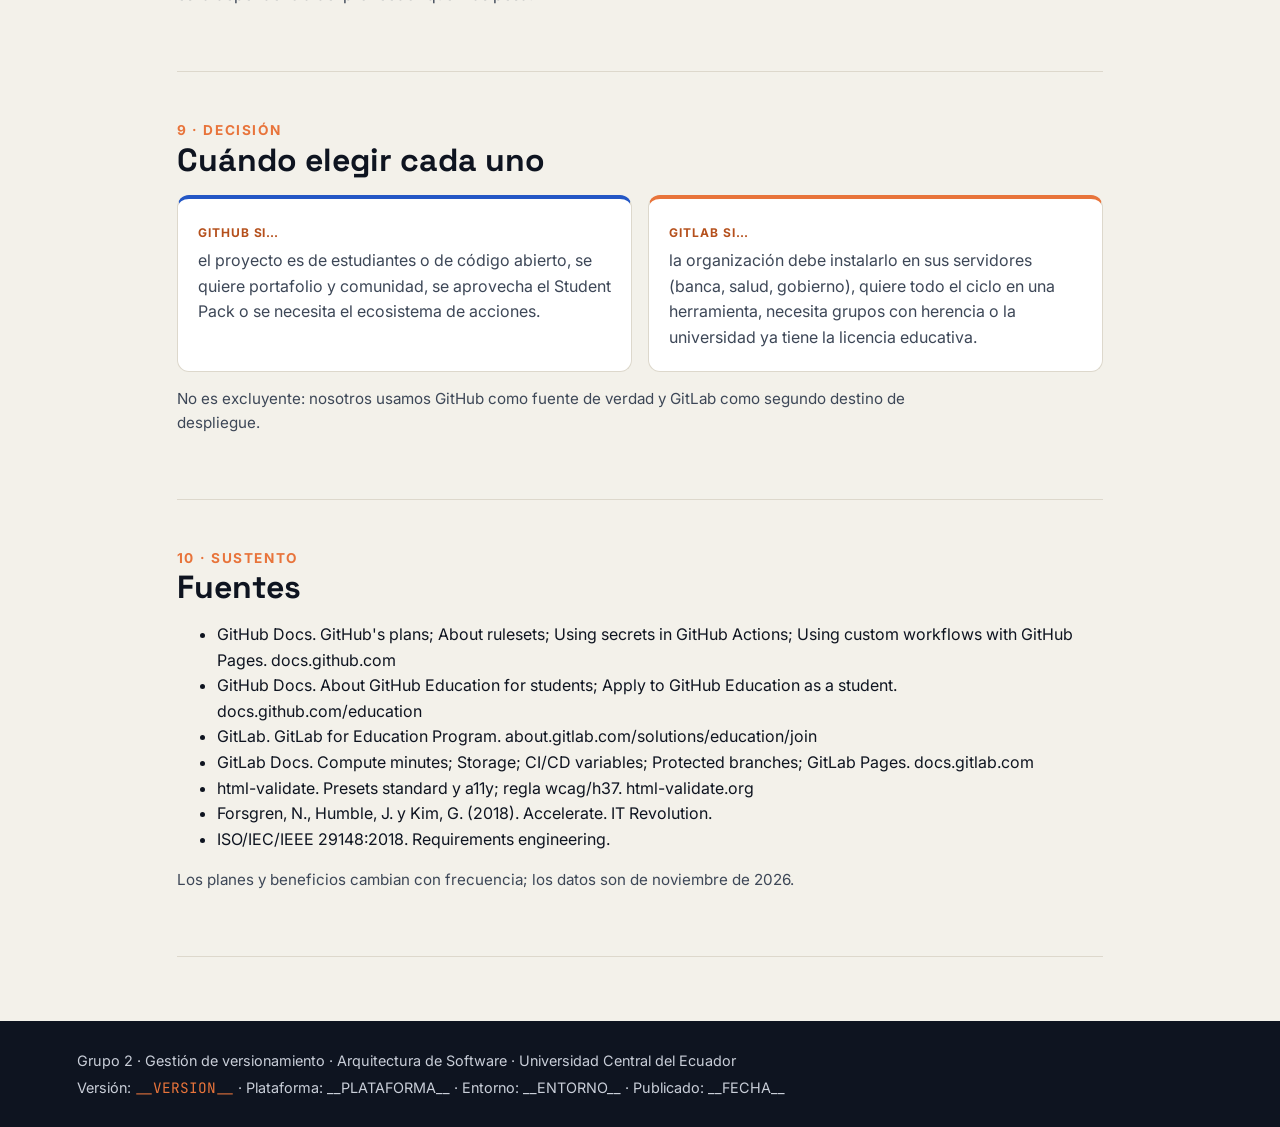
==== commit d31f8a46: "docs: corrige redacción, actualiza el SRS y agrega la segunda medición" ====
--- a/public/investigacion.html
+++ b/public/investigacion.html
@@ -134,7 +134,7 @@
             <tr><td><code>git remote add gitlab URL</code></td><td>Tener dos remotos: origin (GitHub) y gitlab.</td></tr>
             <tr><td><code>git push gitlab main</code></td><td>Llevar main a GitLab después de fusionar en GitHub; eso dispara su pipeline.</td></tr>
             <tr><td><code>git config credential.https://github.com.username USUARIO</code></td><td>Obligar a que este repositorio use la cuenta institucional y no otra guardada en la PC.</td></tr>
-            <tr><td><code>git switch -c fix/prueba-validacion</code></td><td>Una rama por tarea; main no se toca directo.</td></tr>
+            <tr><td><code>git switch -c fix/prueba-validacion</code></td><td>Una rama por tarea; main no se toca directamente.</td></tr>
             <tr><td><code>git rebase main</code></td><td>Poner una rama al día con main antes de abrir el PR.</td></tr>
             <tr><td><code>git push --force-with-lease</code></td><td>Reescribir solo tu rama después del rebase, sin pisar trabajo ajeno. En main está bloqueado.</td></tr>
             <tr><td><code>git revert HEAD</code></td><td>Deshacer un cambio publicado sin reescribir la historia.</td></tr>
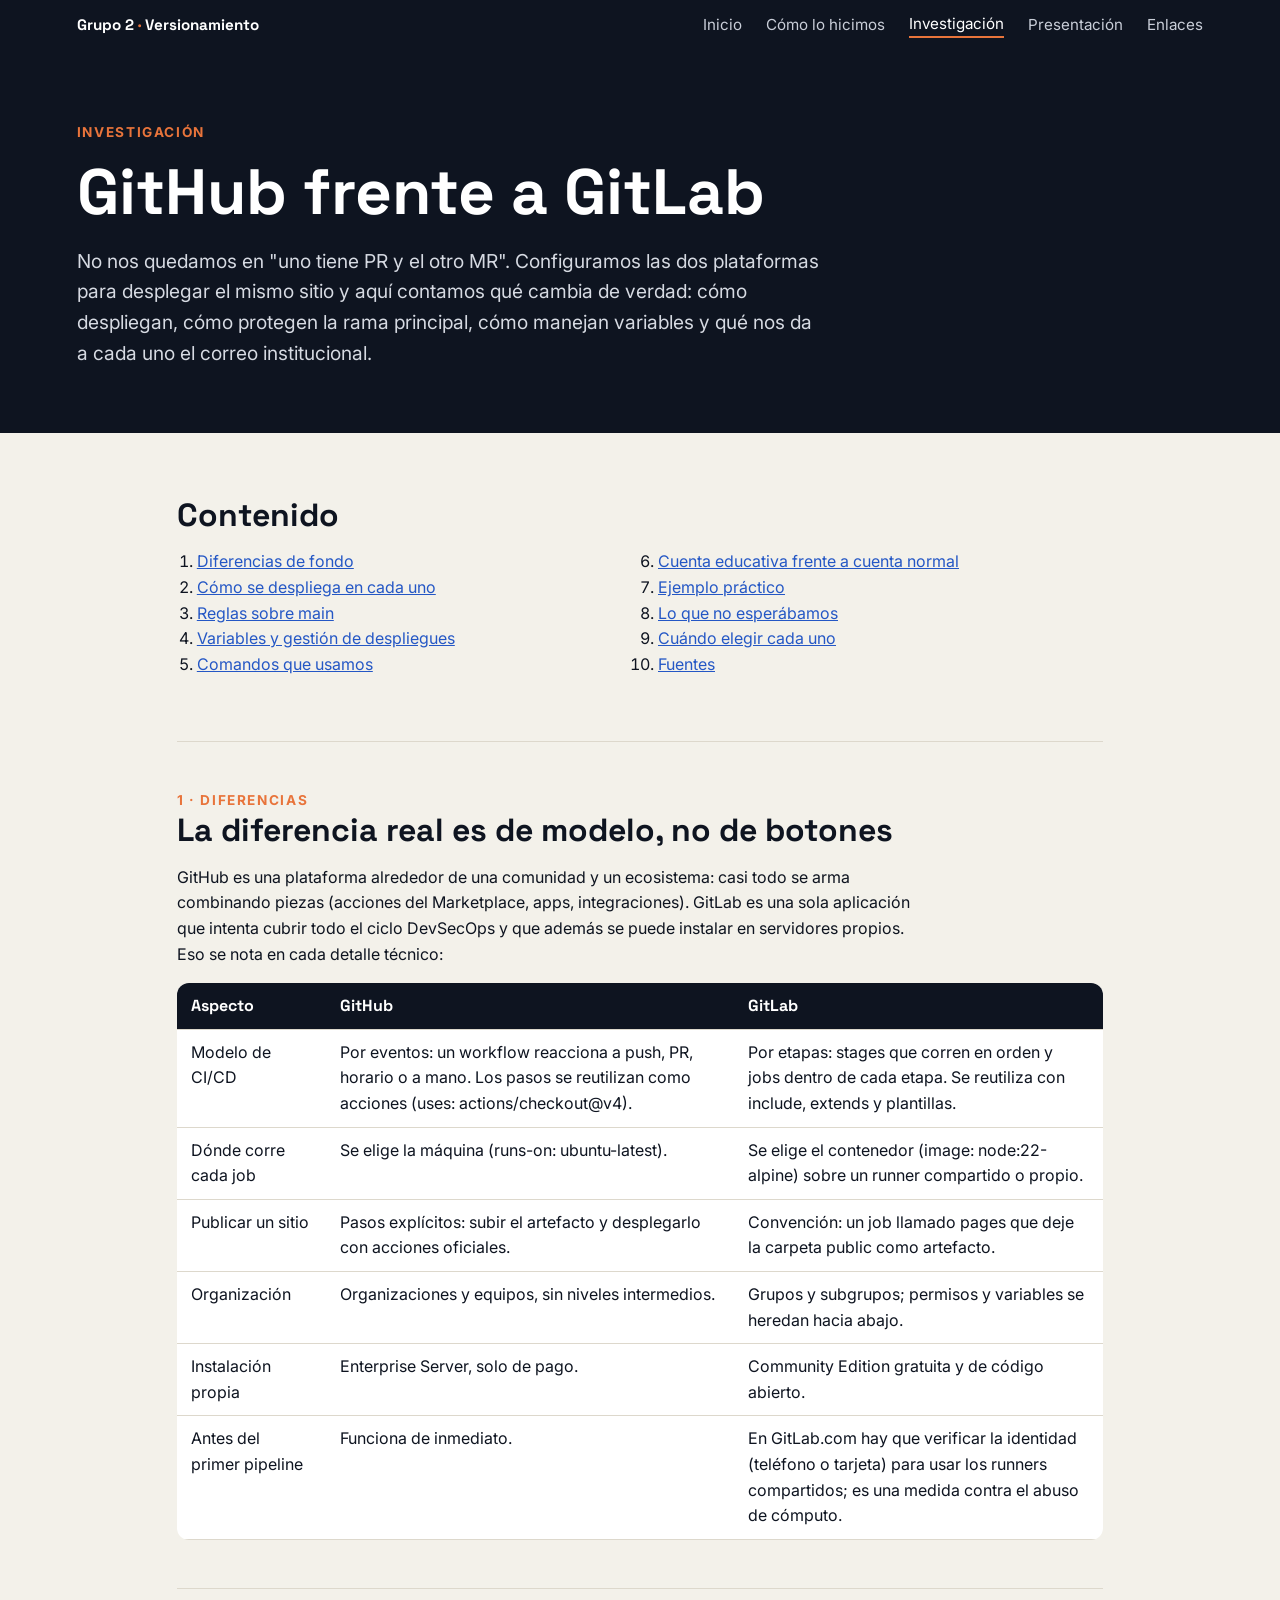
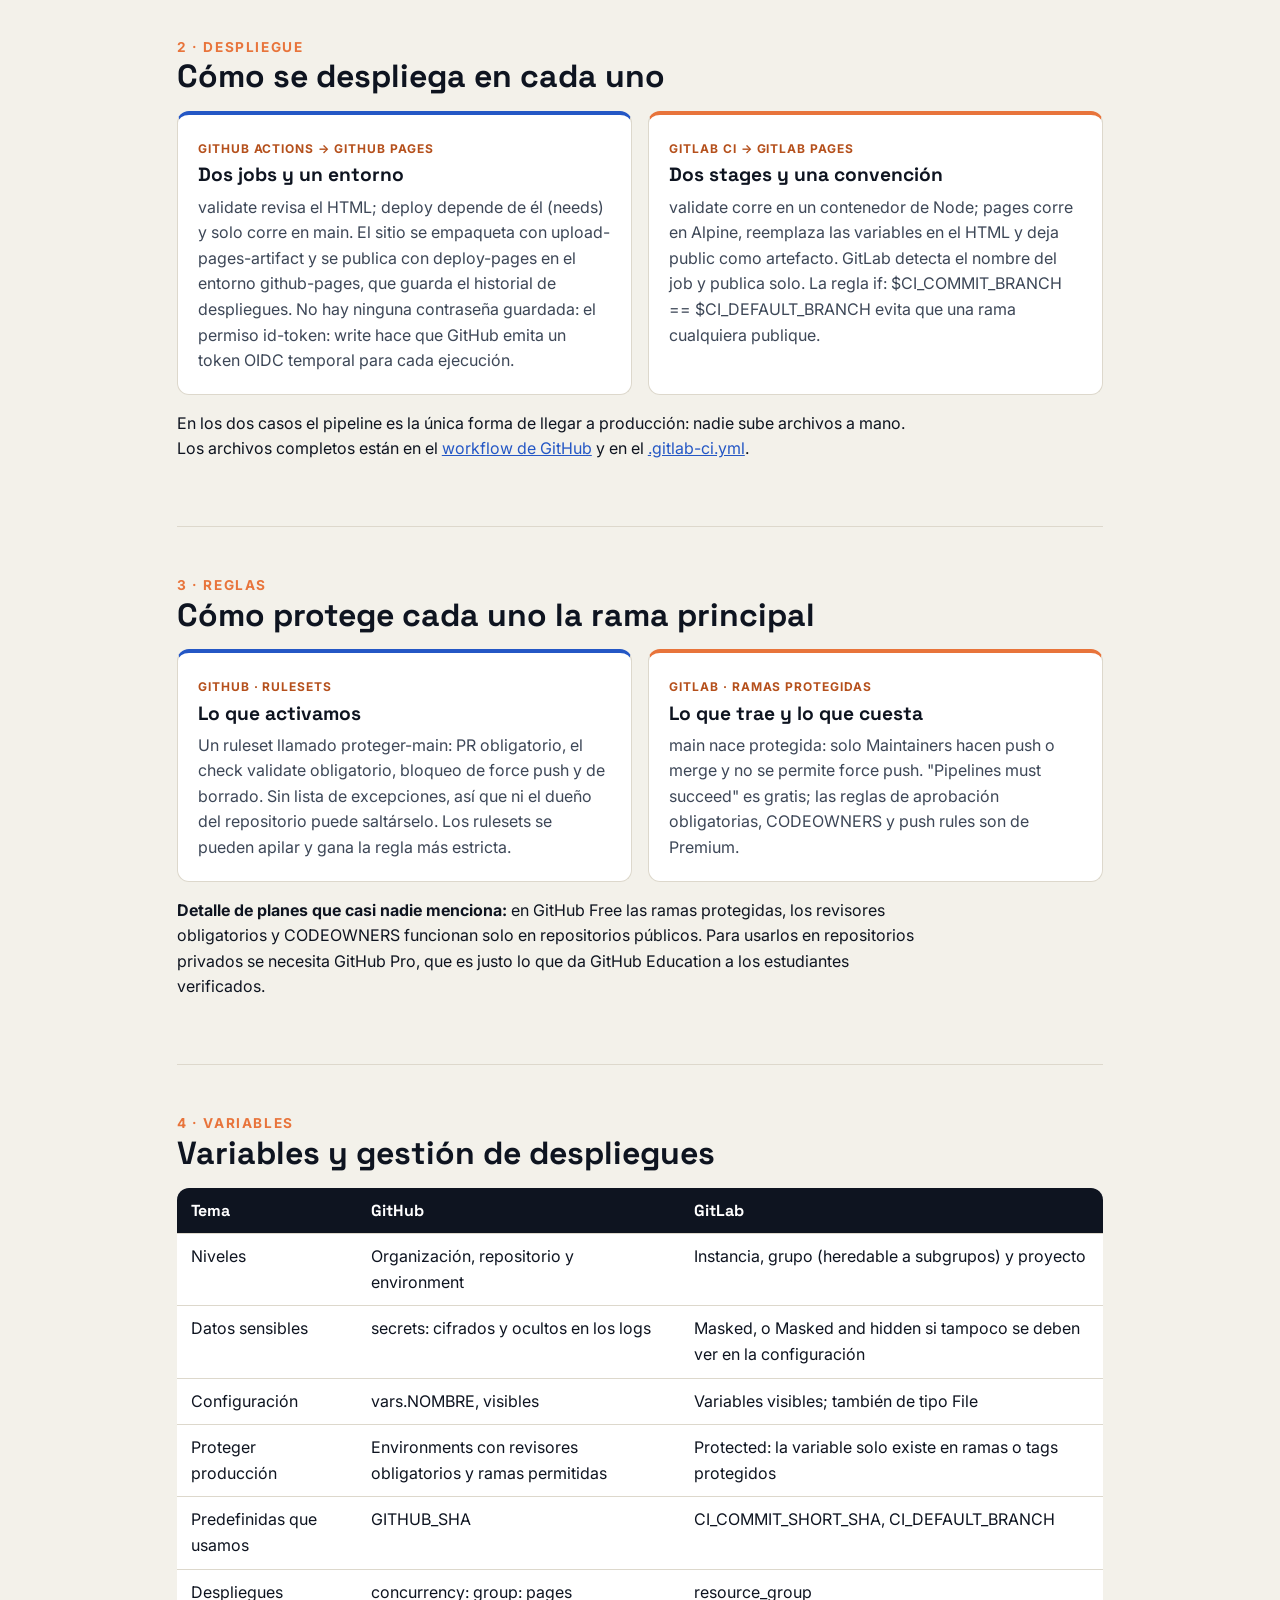
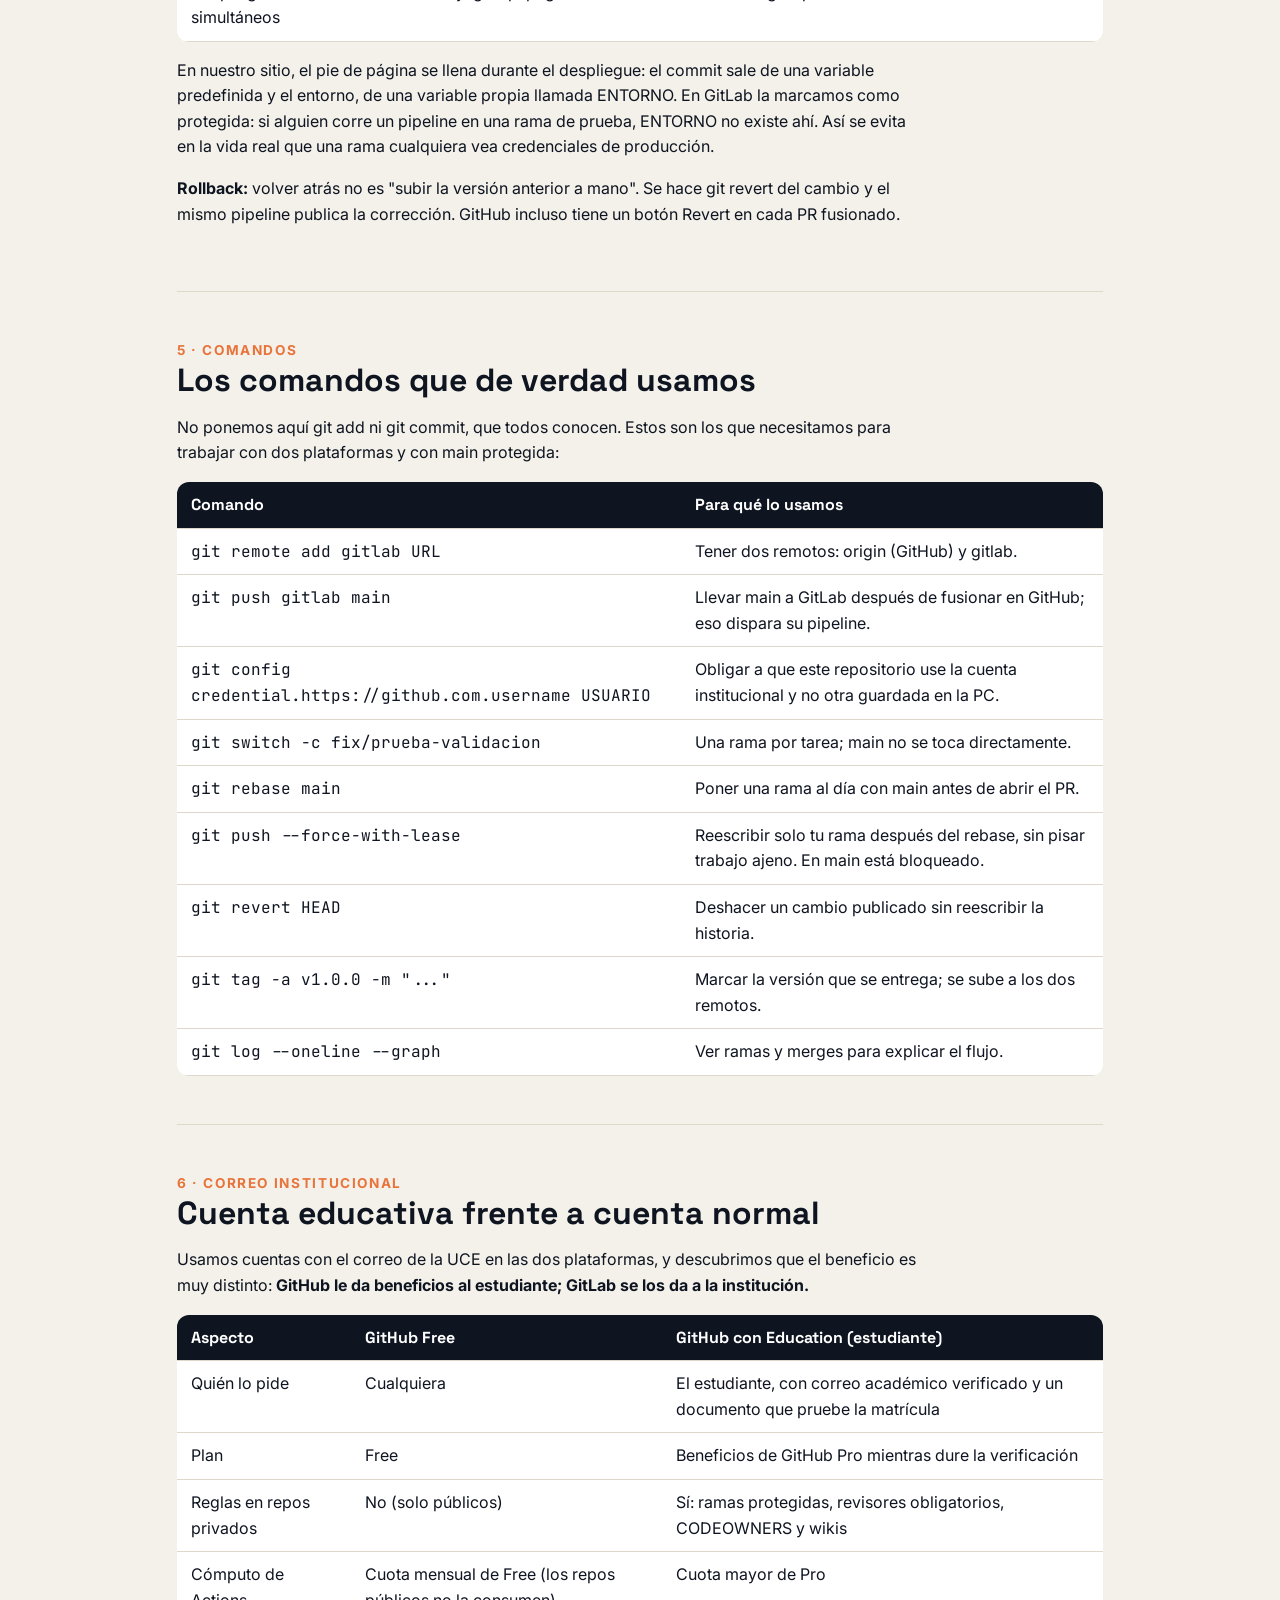
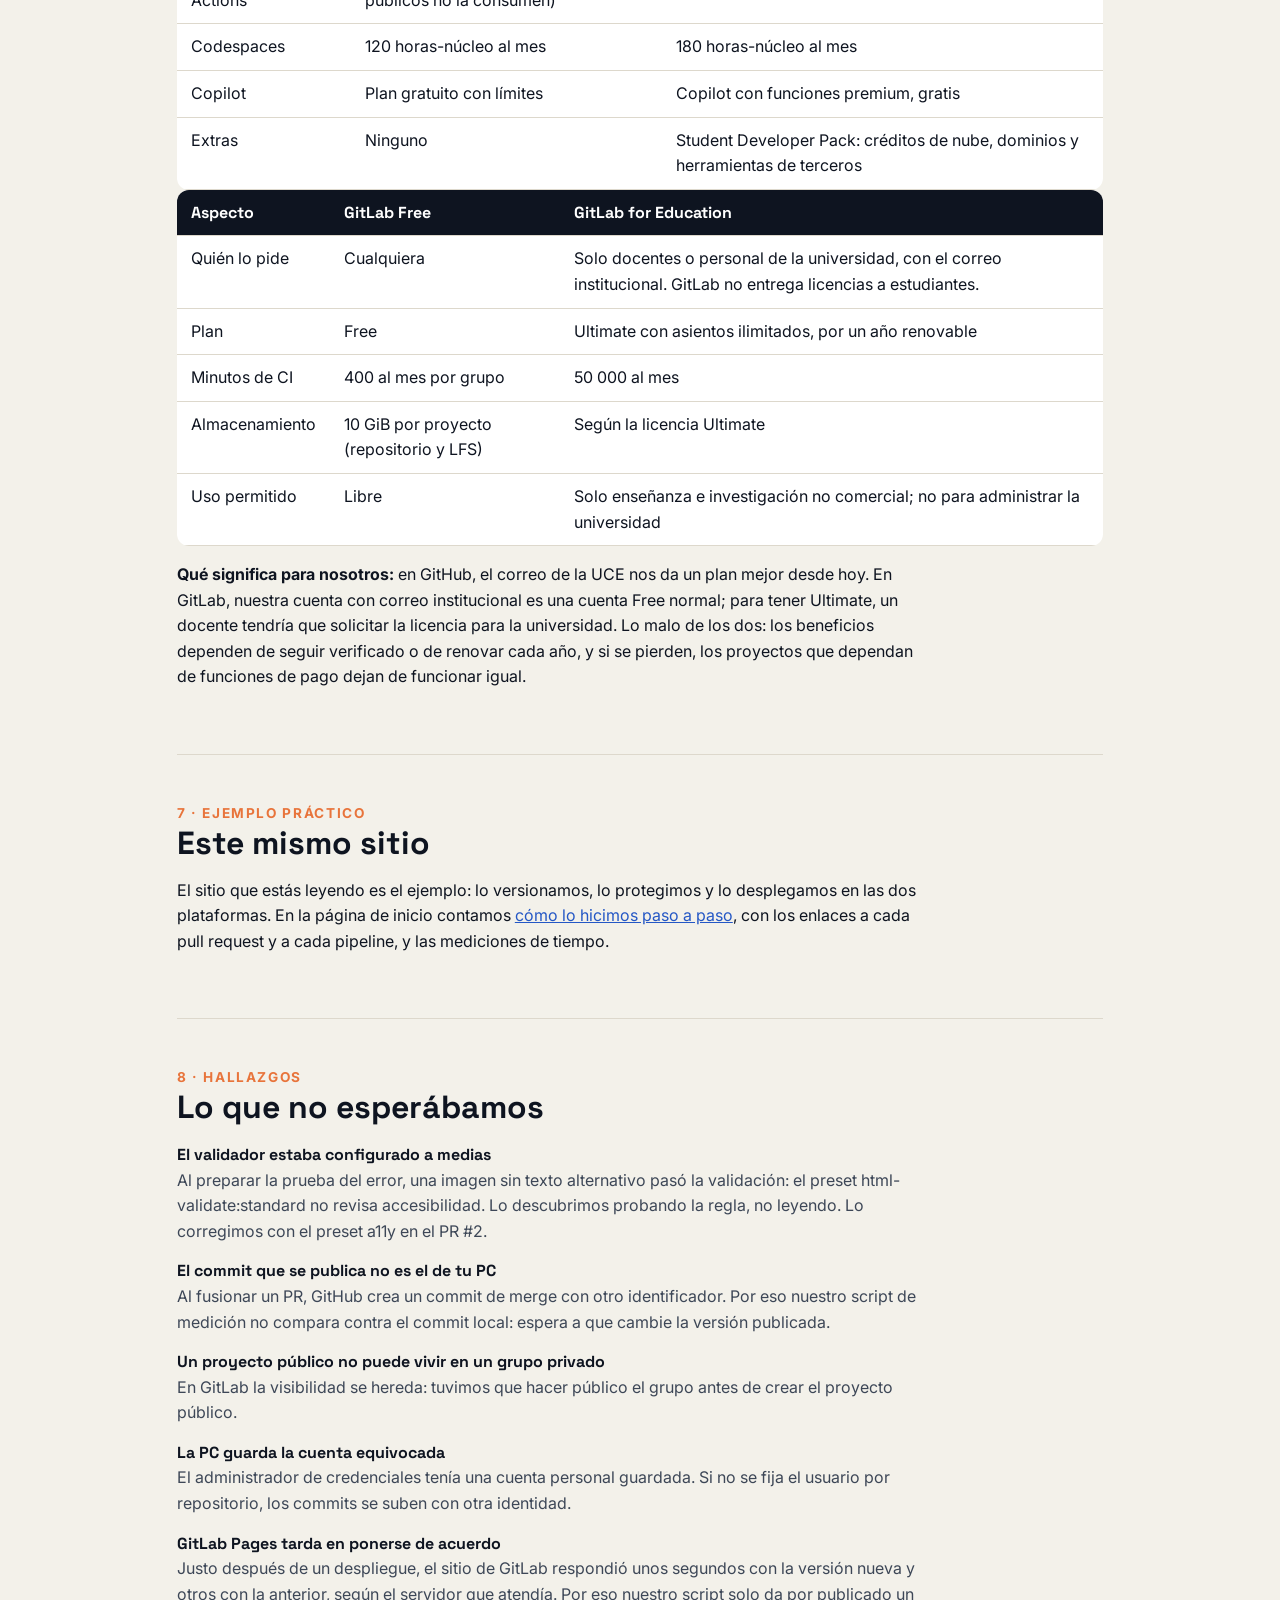
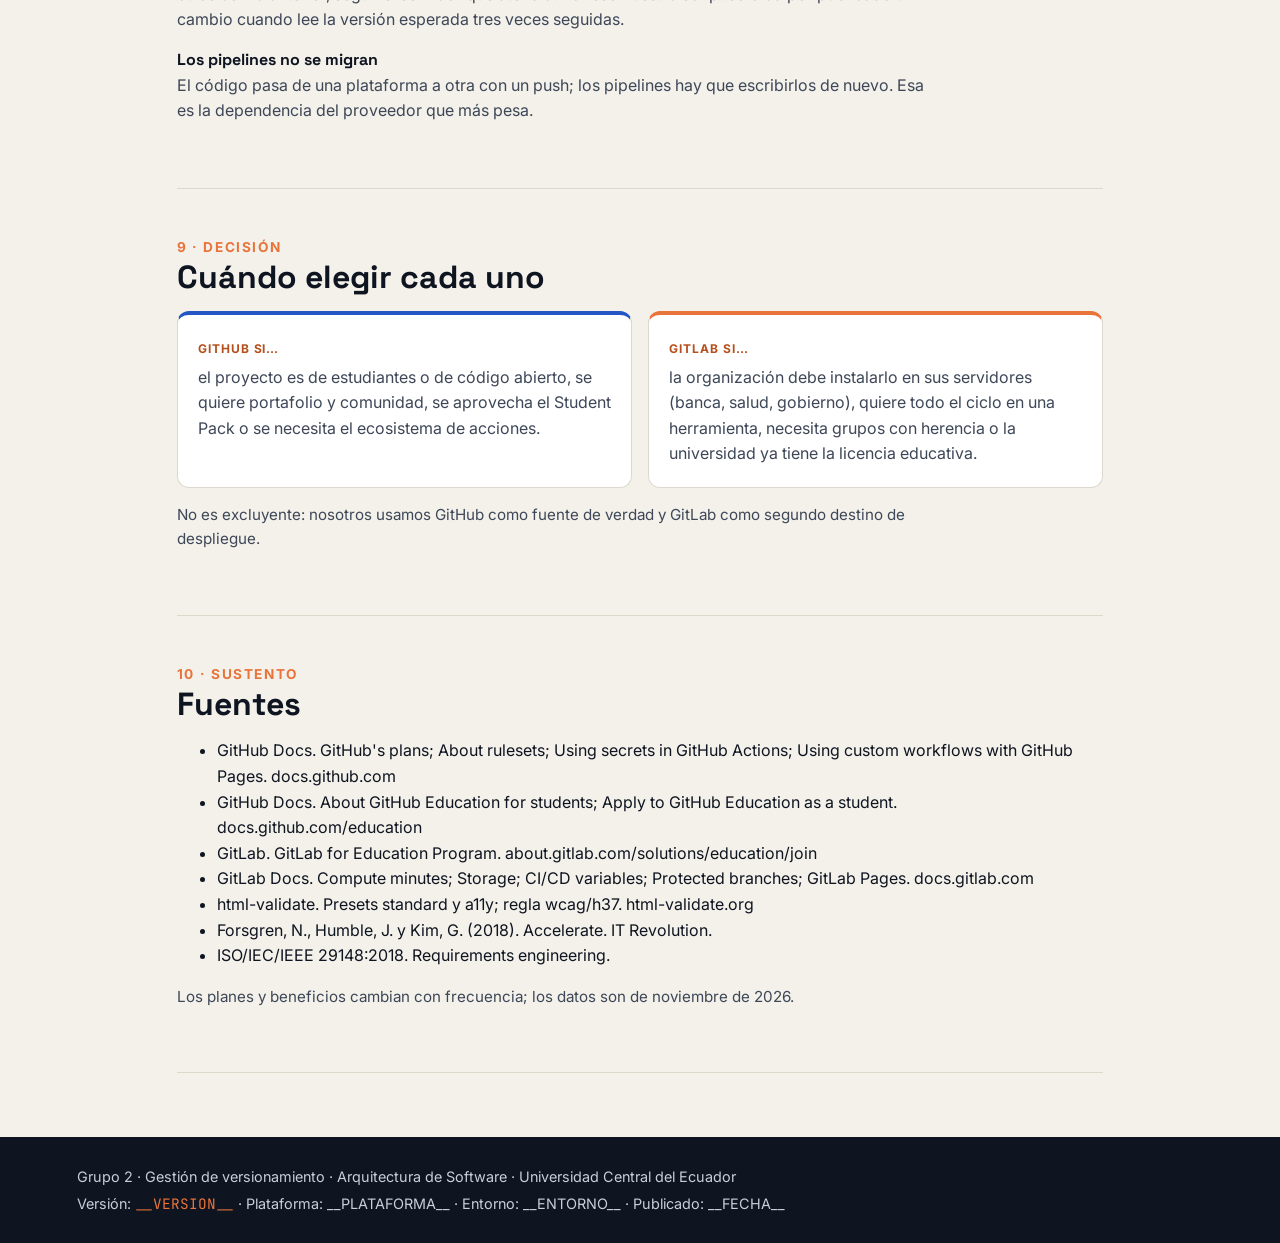
==== commit e8e8399b: "fix: el script de medición espera una versión estable" ====
--- a/public/investigacion.html
+++ b/public/investigacion.html
@@ -200,6 +200,8 @@
         <dd>En GitLab la visibilidad se hereda: tuvimos que hacer público el grupo antes de crear el proyecto público.</dd>
         <dt>La PC guarda la cuenta equivocada</dt>
         <dd>El administrador de credenciales tenía una cuenta personal guardada. Si no se fija el usuario por repositorio, los commits se suben con otra identidad.</dd>
+        <dt>GitLab Pages tarda en ponerse de acuerdo</dt>
+        <dd>Justo después de un despliegue, el sitio de GitLab respondió unos segundos con la versión nueva y otros con la anterior, según el servidor que atendía. Por eso nuestro script solo da por publicado un cambio cuando lee la versión esperada tres veces seguidas.</dd>
         <dt>Los pipelines no se migran</dt>
         <dd>El código pasa de una plataforma a otra con un push; los pipelines hay que escribirlos de nuevo. Esa es la dependencia del proveedor que más pesa.</dd>
       </dl>
--- a/public/styles.css
+++ b/public/styles.css
@@ -106,3 +106,4 @@
 .pasos { padding-left: 22px; max-width: 80ch; }
 .pasos li { margin-bottom: 12px; color: var(--gris); }
 .pasos li strong { color: var(--tinta); }
+.grupo-enlaces { margin: 28px 0 12px; font-size: 1rem; text-transform: uppercase; letter-spacing: .08em; color: var(--naranja-osc); }
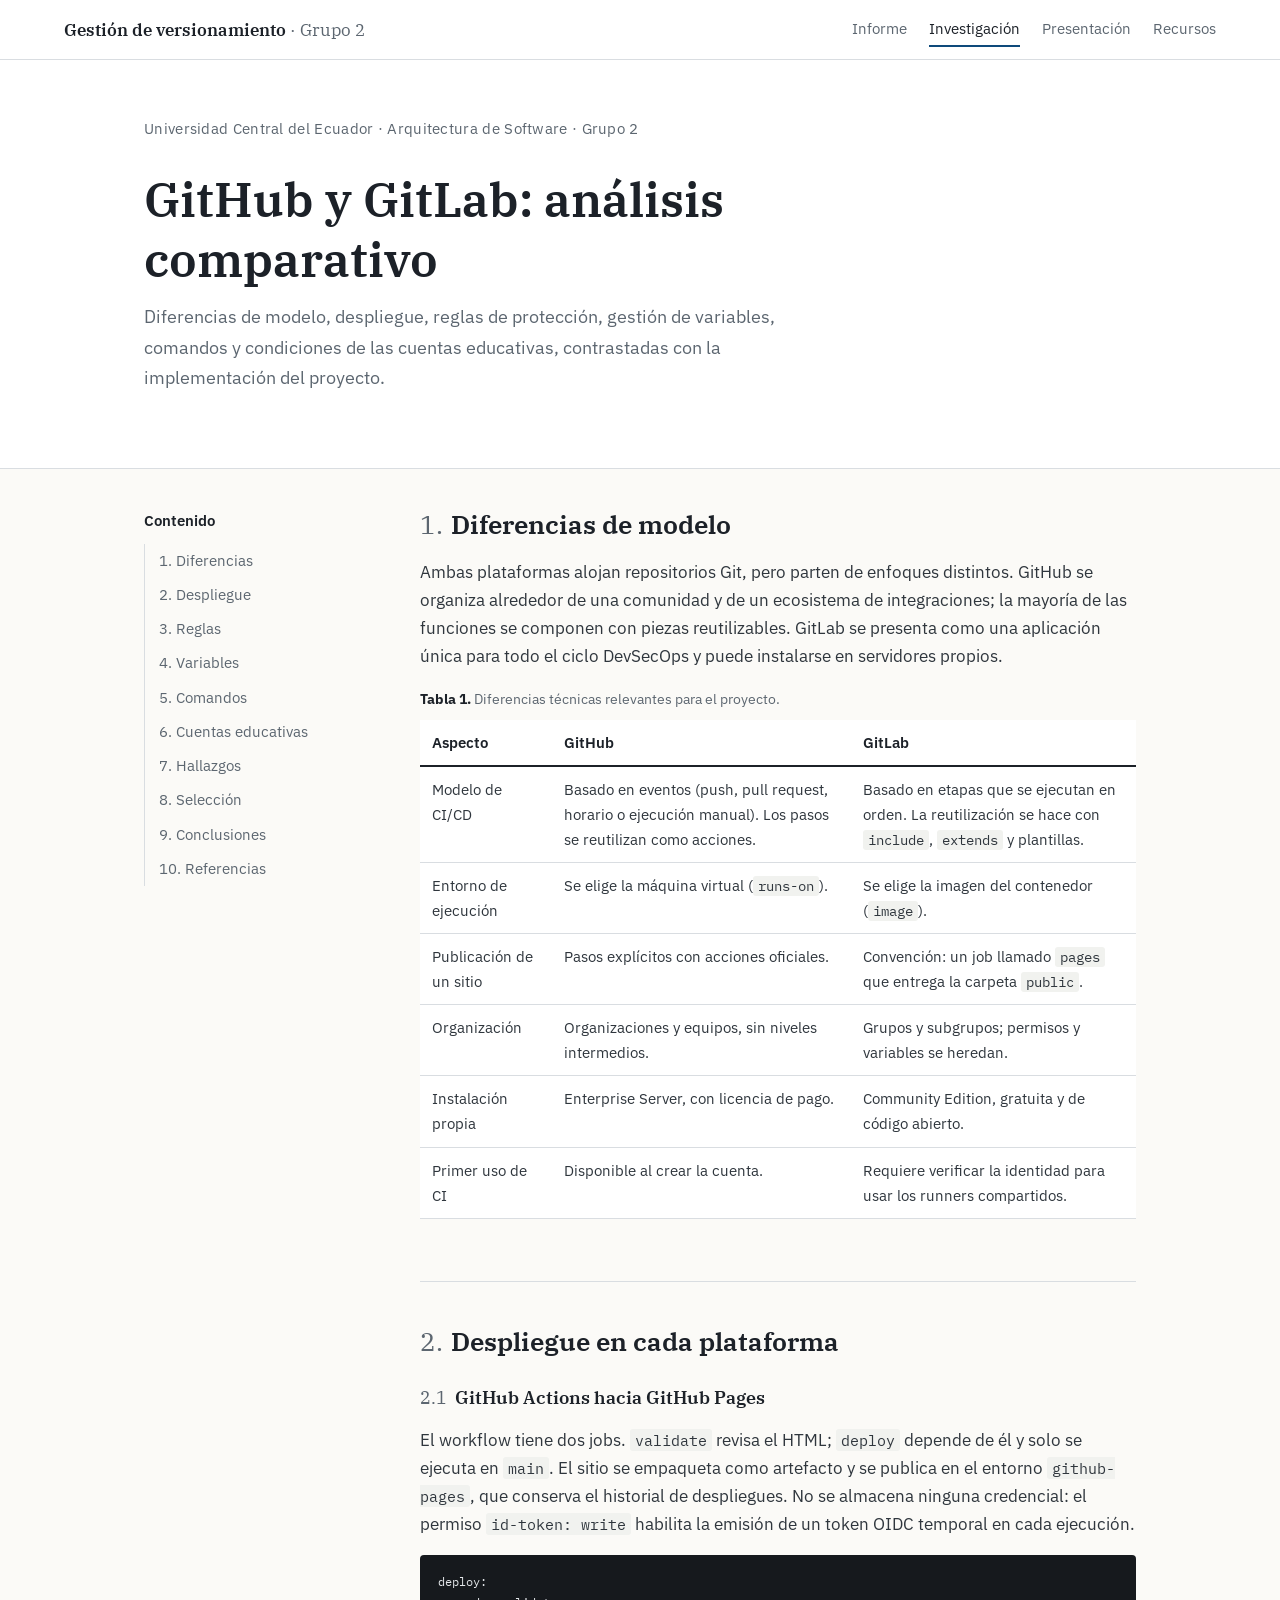
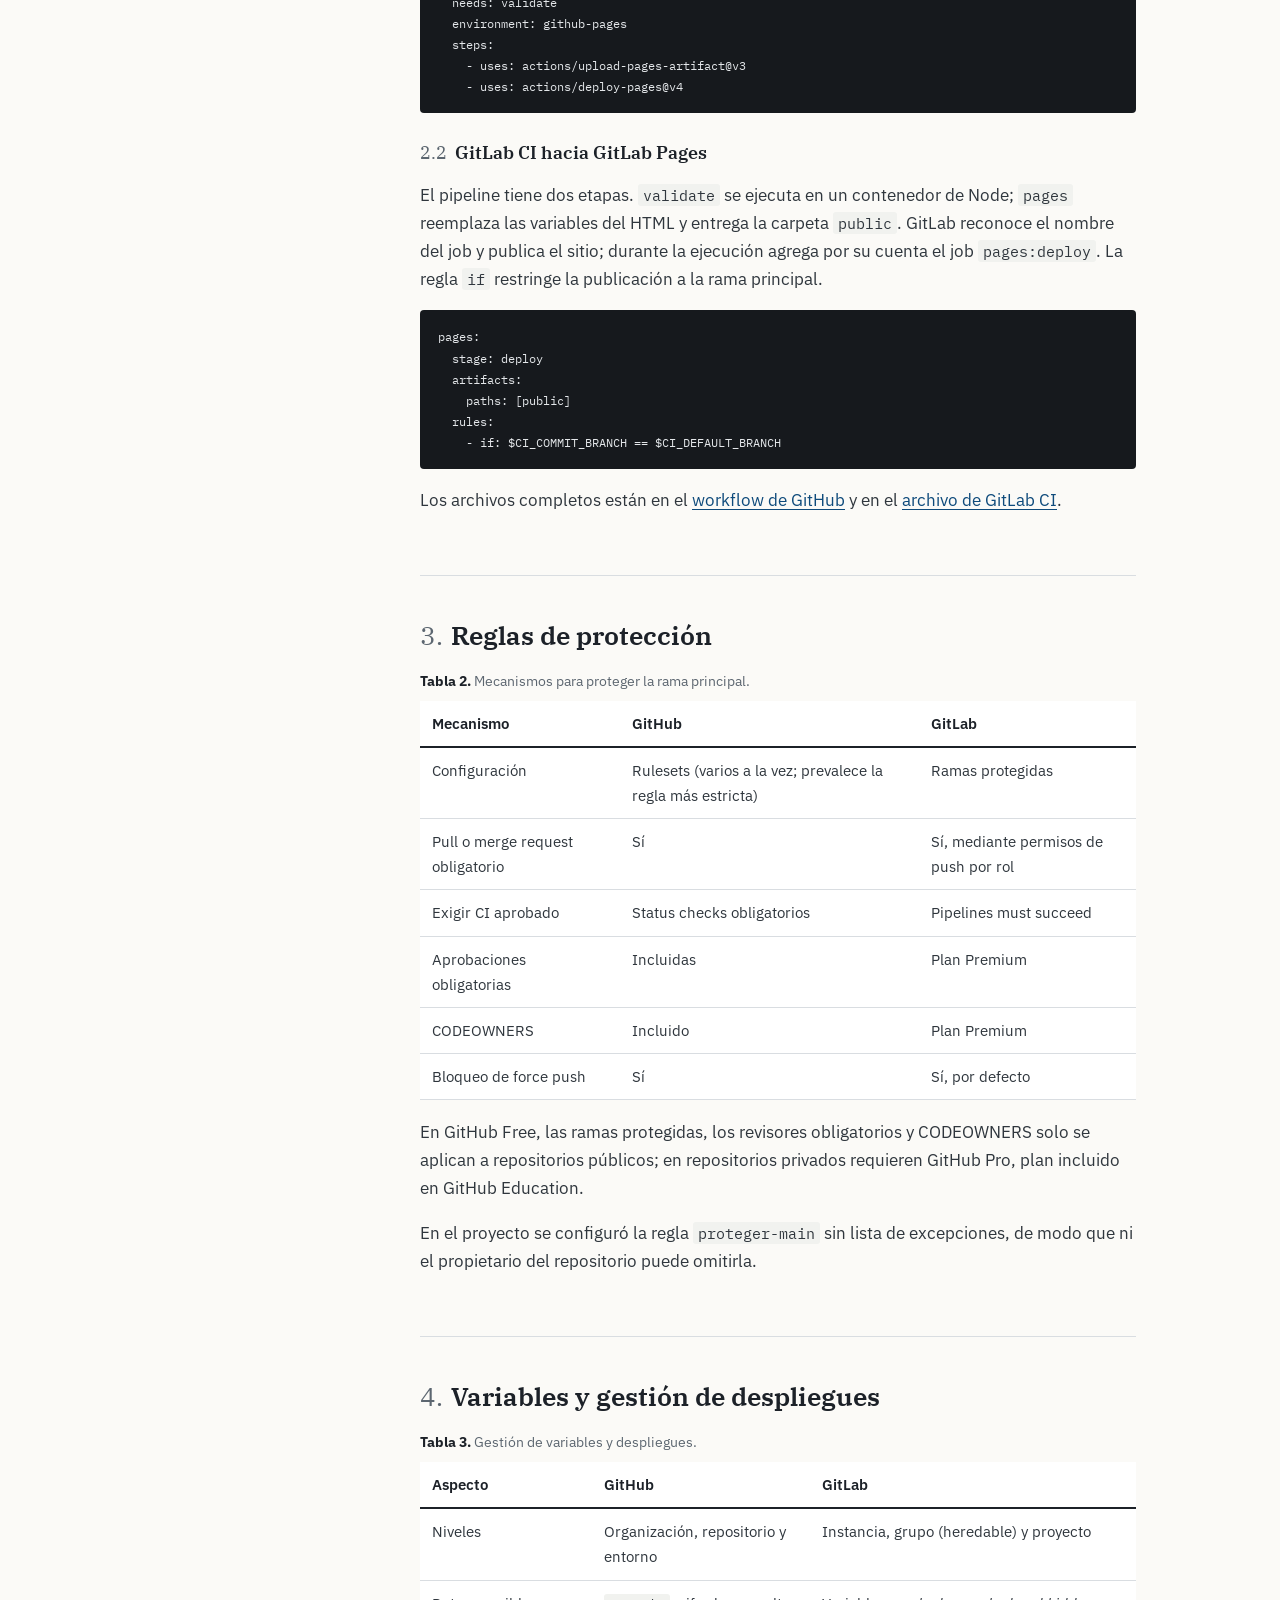
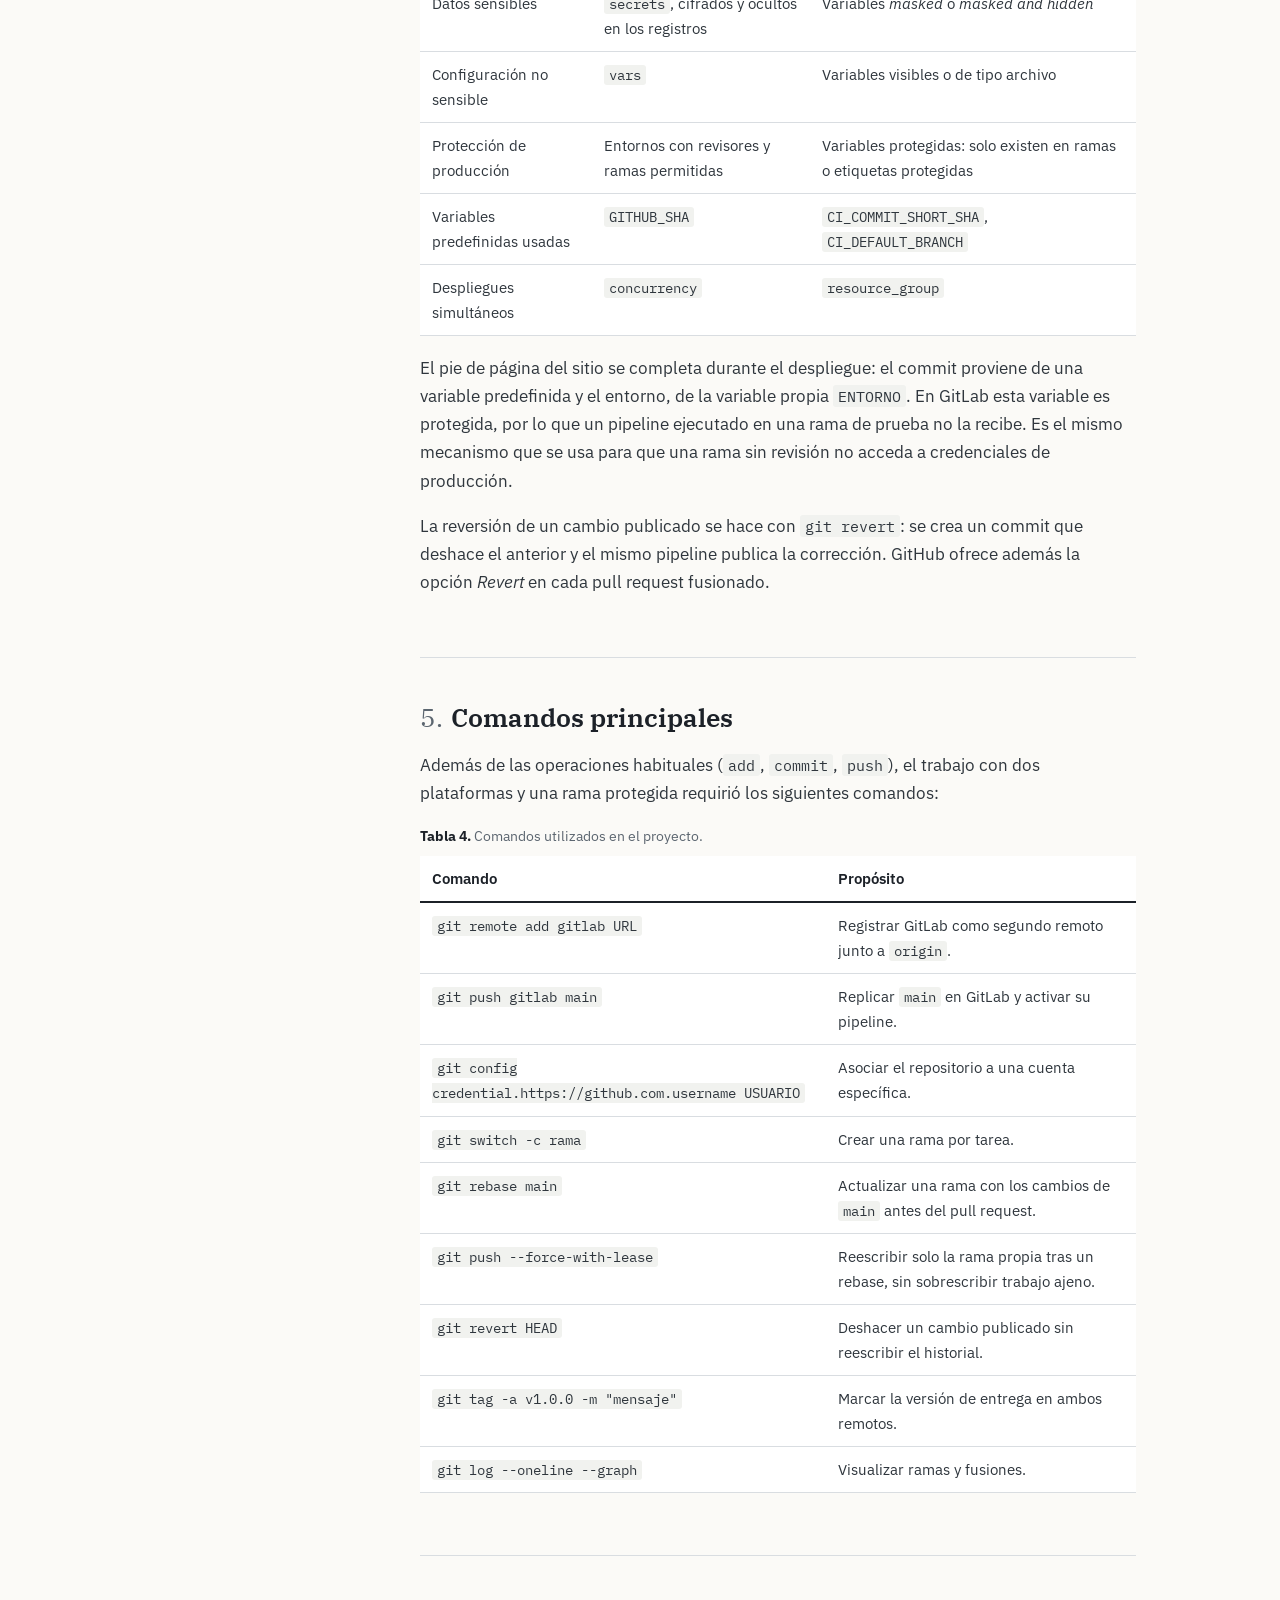
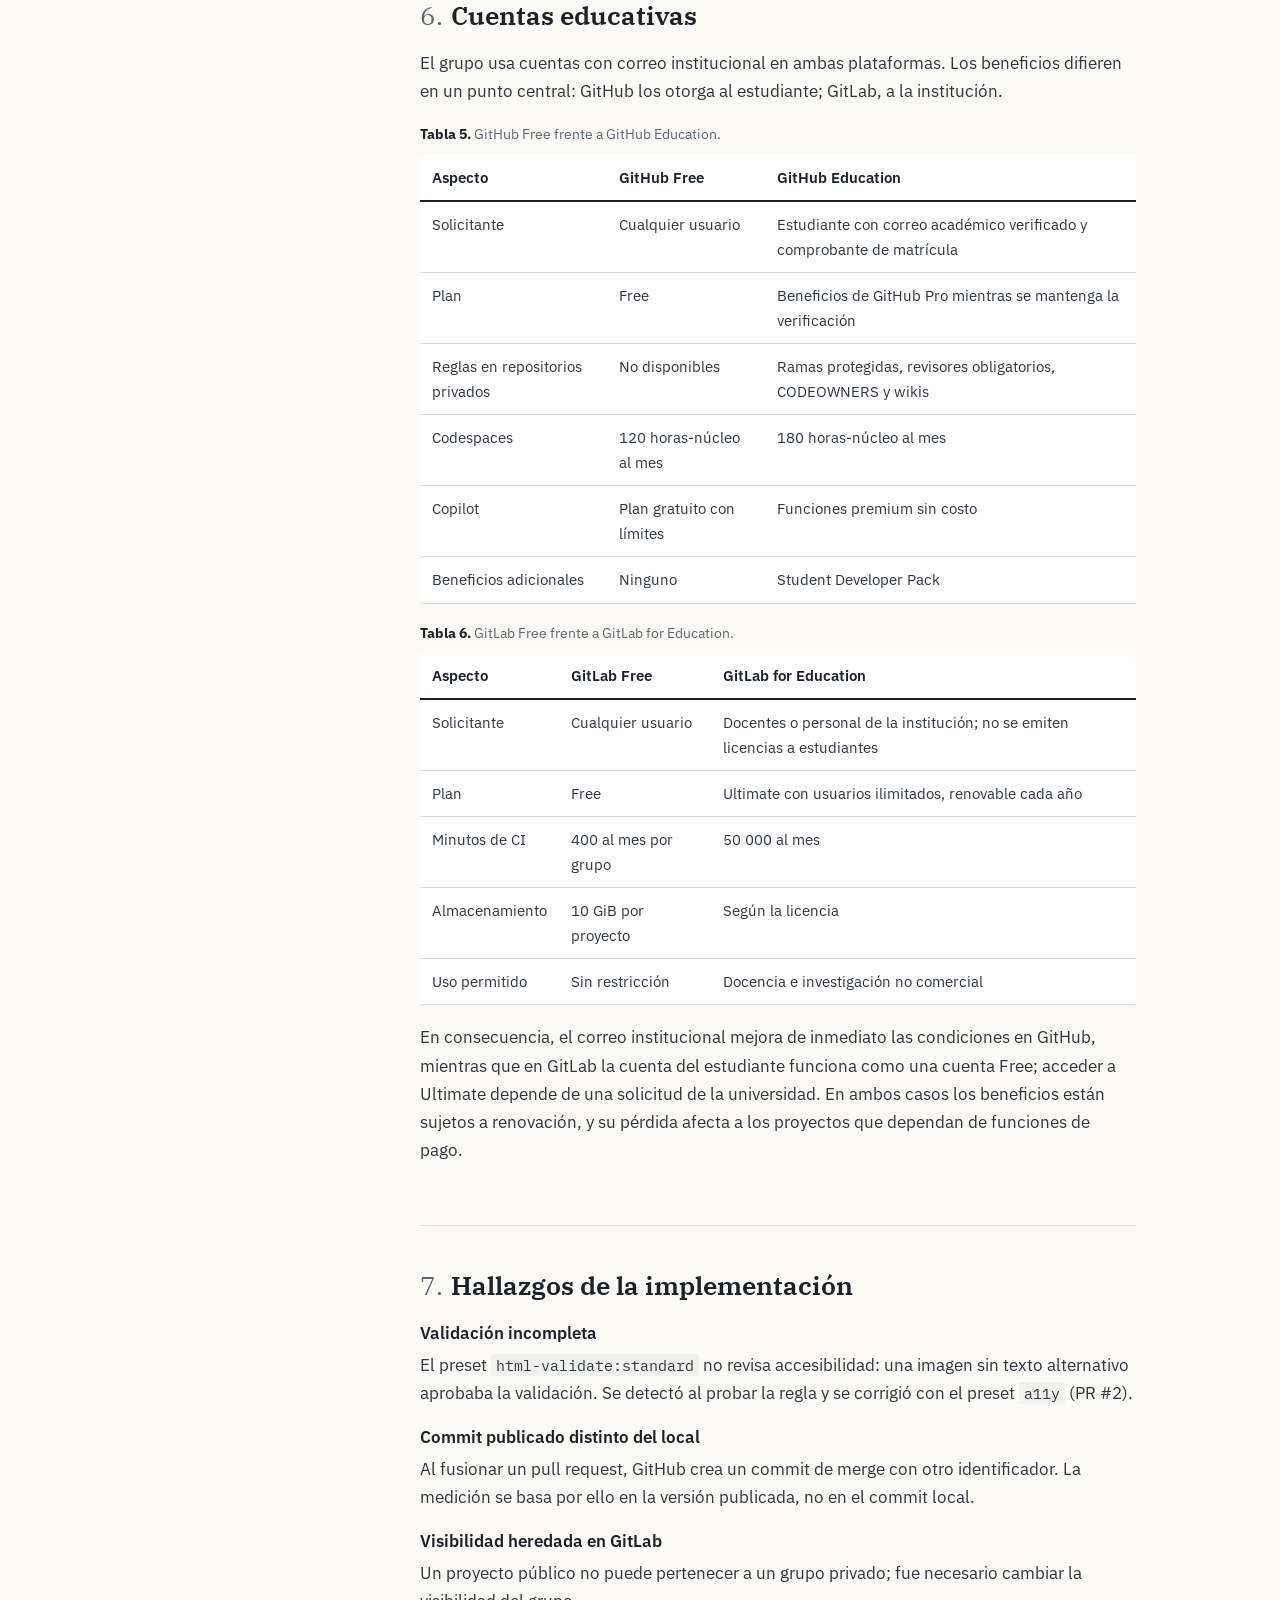
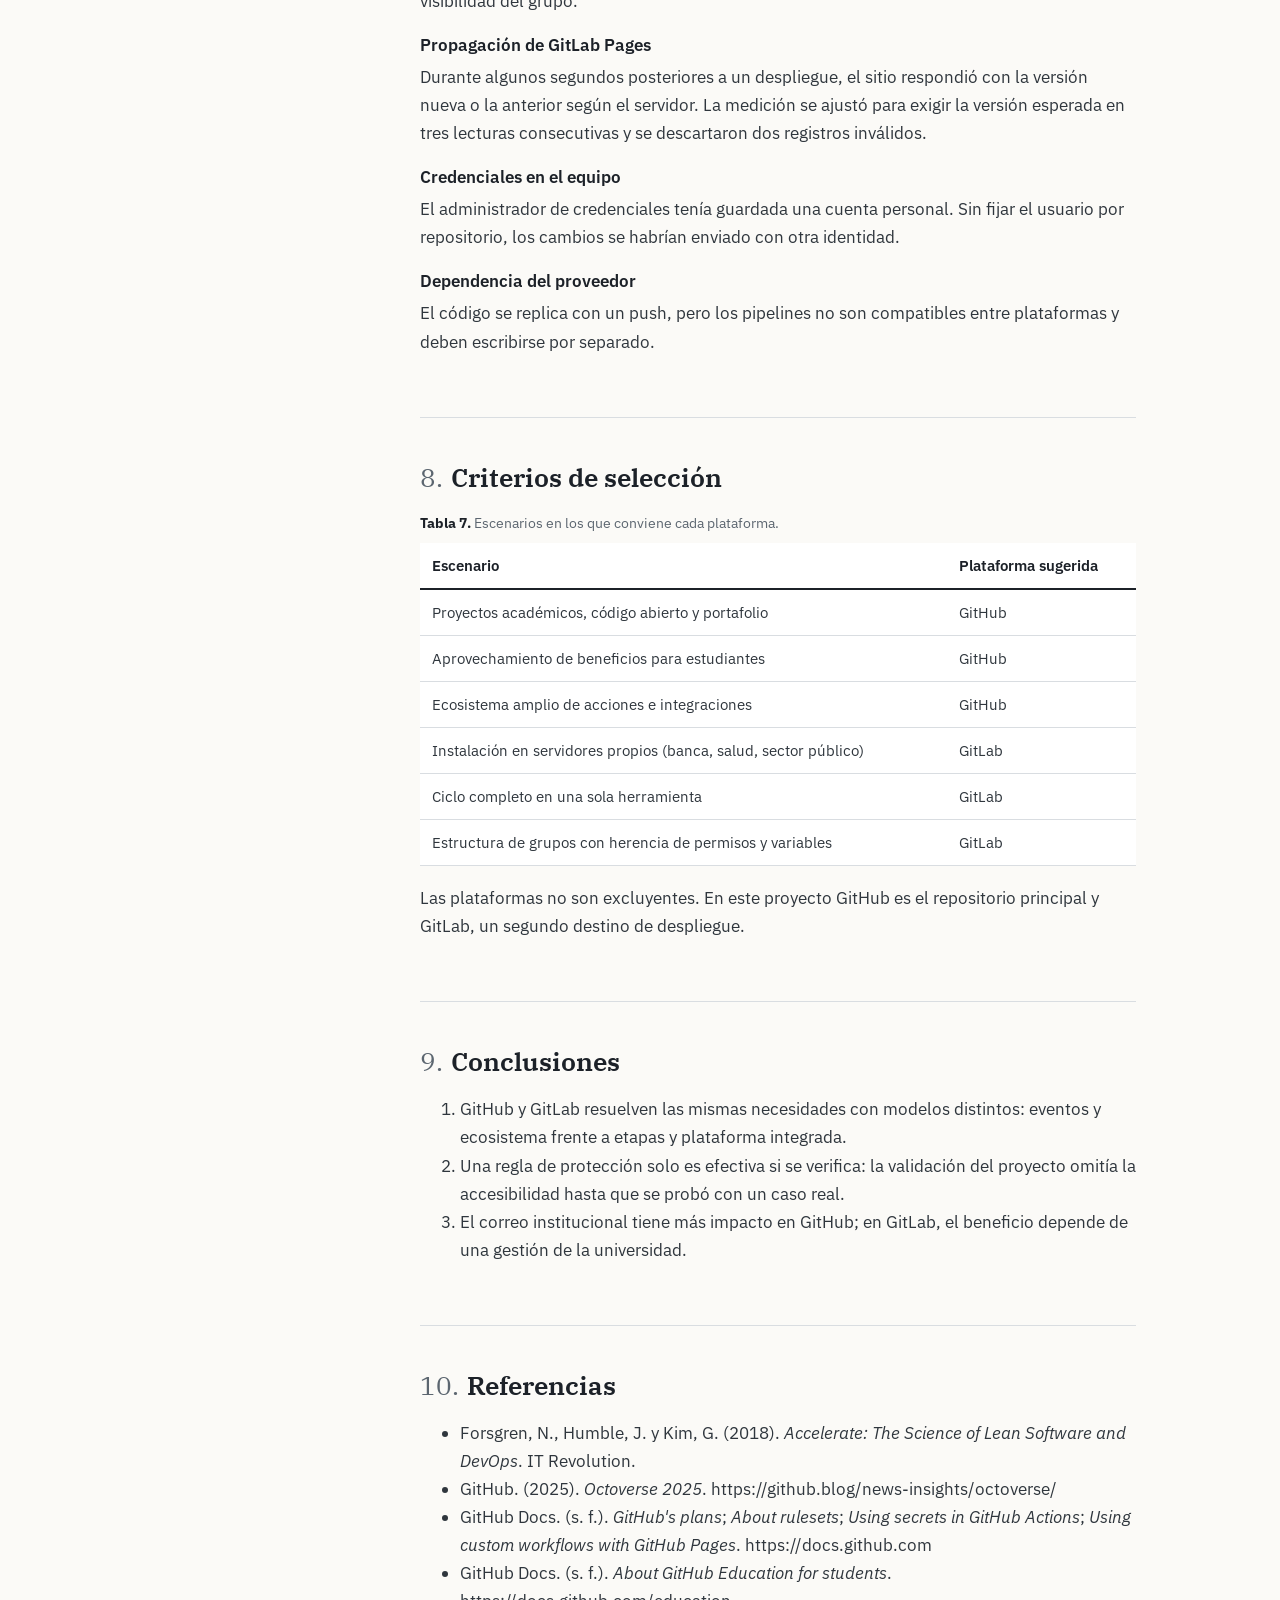
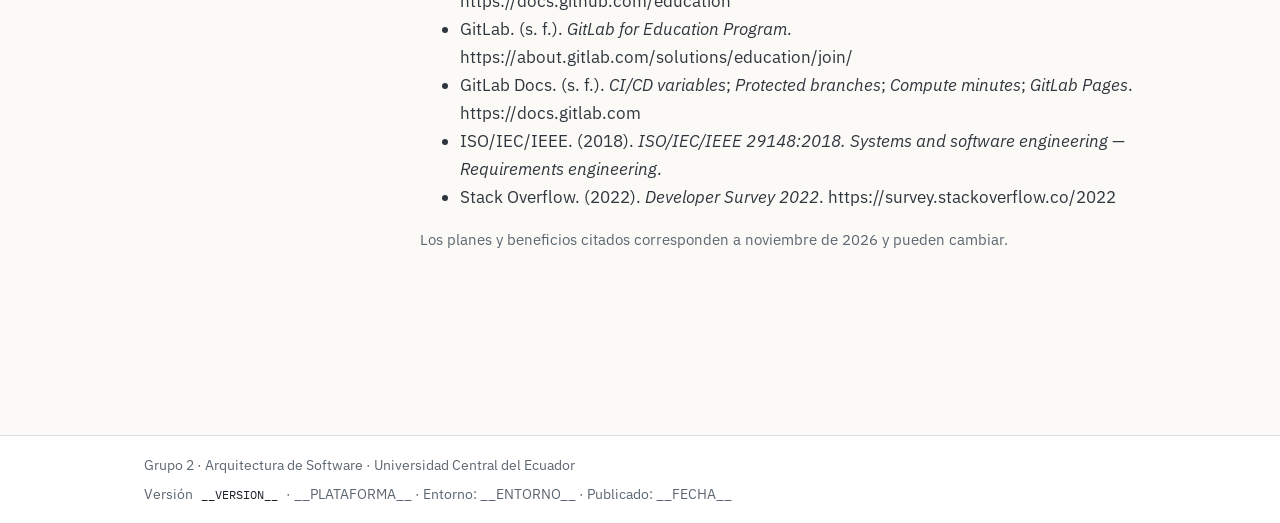
==== commit 282cfd11: "docs: rediseña el sitio con formato de informe técnico y redacción formal" ====
--- a/public/investigacion.html
+++ b/public/investigacion.html
@@ -4,238 +4,265 @@
   <meta charset="utf-8">
   <meta name="viewport" content="width=device-width, initial-scale=1">
   <title>Investigación · Gestión de versionamiento</title>
-  <meta name="description" content="GitHub frente a GitLab: diferencias, despliegue, reglas, variables, comandos, cuentas educativas y nuestro ejemplo práctico.">
+  <meta name="description" content="GitHub y GitLab: diferencias, despliegue, reglas, variables, comandos y cuentas educativas.">
   <link rel="preconnect" href="https://fonts.googleapis.com">
-  <link rel="stylesheet" href="https://fonts.googleapis.com/css2?family=Inter:wght@400;600;700&amp;family=JetBrains+Mono:wght@400;600&amp;family=Space+Grotesk:wght@500;700&amp;display=swap">
+  <link rel="stylesheet" href="https://fonts.googleapis.com/css2?family=IBM+Plex+Mono:wght@400;500&amp;family=IBM+Plex+Sans:wght@400;500;600&amp;family=IBM+Plex+Serif:wght@500;600&amp;display=swap">
   <link rel="stylesheet" href="styles.css">
 </head>
 <body>
-  <nav class="barra" aria-label="Navegación principal">
-    <a class="marca" href="index.html">Grupo 2 <span>·</span> Versionamiento</a>
-    <a href="index.html">Inicio</a>
-    <a href="index.html#como-lo-hicimos">Cómo lo hicimos</a>
-    <a href="investigacion.html" aria-current="page">Investigación</a>
-    <a href="presentacion.html">Presentación</a>
-    <a href="index.html#enlaces">Enlaces</a>
-  </nav>
-
-  <header class="hero">
-    <p class="eyebrow">Investigación</p>
-    <h1>GitHub frente a GitLab</h1>
-    <p class="lead">No nos quedamos en "uno tiene PR y el otro MR". Configuramos las dos plataformas para desplegar el mismo sitio y aquí contamos qué cambia de verdad: cómo despliegan, cómo protegen la rama principal, cómo manejan variables y qué nos da a cada uno el correo institucional.</p>
+  <header class="encabezado">
+    <a class="sigla" href="index.html">Gestión de versionamiento <span>· Grupo 2</span></a>
+    <nav aria-label="Navegación principal">
+      <a href="index.html">Informe</a>
+      <a href="investigacion.html" aria-current="page">Investigación</a>
+      <a href="presentacion.html">Presentación</a>
+      <a href="index.html#recursos">Recursos</a>
+    </nav>
   </header>
 
-  <main>
-    <section class="bloque" id="contenido">
-      <h2>Contenido</h2>
-      <ol class="indice">
-        <li><a href="#diferencias">Diferencias de fondo</a></li>
-        <li><a href="#despliegue">Cómo se despliega en cada uno</a></li>
-        <li><a href="#reglas">Reglas sobre main</a></li>
-        <li><a href="#variables">Variables y gestión de despliegues</a></li>
-        <li><a href="#comandos">Comandos que usamos</a></li>
-        <li><a href="#educacion">Cuenta educativa frente a cuenta normal</a></li>
-        <li><a href="#practico">Ejemplo práctico</a></li>
-        <li><a href="#hallazgos">Lo que no esperábamos</a></li>
-        <li><a href="#elegir">Cuándo elegir cada uno</a></li>
-        <li><a href="#fuentes">Fuentes</a></li>
+  <section class="portada" aria-labelledby="titulo">
+    <div class="interior">
+      <p class="institucion">Universidad Central del Ecuador · Arquitectura de Software · Grupo 2</p>
+      <h1 id="titulo">GitHub y GitLab: análisis comparativo</h1>
+      <p class="subtitulo">Diferencias de modelo, despliegue, reglas de protección, gestión de variables, comandos y condiciones de las cuentas educativas, contrastadas con la implementación del proyecto.</p>
+    </div>
+  </section>
+
+  <div class="documento">
+    <nav class="indice-lateral" aria-label="Contenido de la investigación">
+      <p>Contenido</p>
+      <ol>
+        <li><a href="#diferencias">1. Diferencias</a></li>
+        <li><a href="#despliegue">2. Despliegue</a></li>
+        <li><a href="#reglas">3. Reglas</a></li>
+        <li><a href="#variables">4. Variables</a></li>
+        <li><a href="#comandos">5. Comandos</a></li>
+        <li><a href="#educacion">6. Cuentas educativas</a></li>
+        <li><a href="#hallazgos">7. Hallazgos</a></li>
+        <li><a href="#seleccion">8. Selección</a></li>
+        <li><a href="#conclusiones">9. Conclusiones</a></li>
+        <li><a href="#referencias">10. Referencias</a></li>
       </ol>
-    </section>
-
-    <section class="bloque" id="diferencias">
-      <p class="eyebrow">1 · Diferencias</p>
-      <h2>La diferencia real es de modelo, no de botones</h2>
-      <p>GitHub es una plataforma alrededor de una comunidad y un ecosistema: casi todo se arma combinando piezas (acciones del Marketplace, apps, integraciones). GitLab es una sola aplicación que intenta cubrir todo el ciclo DevSecOps y que además se puede instalar en servidores propios. Eso se nota en cada detalle técnico:</p>
-      <div class="tabla">
-        <table>
-          <thead>
-            <tr><th scope="col">Aspecto</th><th scope="col">GitHub</th><th scope="col">GitLab</th></tr>
-          </thead>
-          <tbody>
-            <tr><td>Modelo de CI/CD</td><td>Por eventos: un workflow reacciona a push, PR, horario o a mano. Los pasos se reutilizan como acciones (uses: actions/checkout@v4).</td><td>Por etapas: stages que corren en orden y jobs dentro de cada etapa. Se reutiliza con include, extends y plantillas.</td></tr>
-            <tr><td>Dónde corre cada job</td><td>Se elige la máquina (runs-on: ubuntu-latest).</td><td>Se elige el contenedor (image: node:22-alpine) sobre un runner compartido o propio.</td></tr>
-            <tr><td>Publicar un sitio</td><td>Pasos explícitos: subir el artefacto y desplegarlo con acciones oficiales.</td><td>Convención: un job llamado pages que deje la carpeta public como artefacto.</td></tr>
-            <tr><td>Organización</td><td>Organizaciones y equipos, sin niveles intermedios.</td><td>Grupos y subgrupos; permisos y variables se heredan hacia abajo.</td></tr>
-            <tr><td>Instalación propia</td><td>Enterprise Server, solo de pago.</td><td>Community Edition gratuita y de código abierto.</td></tr>
-            <tr><td>Antes del primer pipeline</td><td>Funciona de inmediato.</td><td>En GitLab.com hay que verificar la identidad (teléfono o tarjeta) para usar los runners compartidos; es una medida contra el abuso de cómputo.</td></tr>
-          </tbody>
-        </table>
-      </div>
-    </section>
-
-    <section class="bloque" id="despliegue">
-      <p class="eyebrow">2 · Despliegue</p>
-      <h2>Cómo se despliega en cada uno</h2>
-      <div class="grid">
-        <article class="tarjeta github">
-          <span class="etiqueta">GitHub Actions → GitHub Pages</span>
-          <h3>Dos jobs y un entorno</h3>
-          <p>validate revisa el HTML; deploy depende de él (needs) y solo corre en main. El sitio se empaqueta con upload-pages-artifact y se publica con deploy-pages en el entorno github-pages, que guarda el historial de despliegues. No hay ninguna contraseña guardada: el permiso id-token: write hace que GitHub emita un token OIDC temporal para cada ejecución.</p>
-        </article>
-        <article class="tarjeta gitlab">
-          <span class="etiqueta">GitLab CI → GitLab Pages</span>
-          <h3>Dos stages y una convención</h3>
-          <p>validate corre en un contenedor de Node; pages corre en Alpine, reemplaza las variables en el HTML y deja public como artefacto. GitLab detecta el nombre del job y publica solo. La regla if: $CI_COMMIT_BRANCH == $CI_DEFAULT_BRANCH evita que una rama cualquiera publique.</p>
-        </article>
-      </div>
-      <p>En los dos casos el pipeline es la única forma de llegar a producción: nadie sube archivos a mano. Los archivos completos están en el <a href="https://github.com/jhon-avila135/investigacion-versionamiento/blob/main/.github/workflows/deploy.yml">workflow de GitHub</a> y en el <a href="https://gitlab.com/grupo2-versionamiento-uce/investigacion-versionamiento/-/blob/main/.gitlab-ci.yml">.gitlab-ci.yml</a>.</p>
-    </section>
-
-    <section class="bloque" id="reglas">
-      <p class="eyebrow">3 · Reglas</p>
-      <h2>Cómo protege cada uno la rama principal</h2>
-      <div class="grid">
-        <article class="tarjeta github">
-          <span class="etiqueta">GitHub · Rulesets</span>
-          <h3>Lo que activamos</h3>
-          <p>Un ruleset llamado proteger-main: PR obligatorio, el check validate obligatorio, bloqueo de force push y de borrado. Sin lista de excepciones, así que ni el dueño del repositorio puede saltárselo. Los rulesets se pueden apilar y gana la regla más estricta.</p>
-        </article>
-        <article class="tarjeta gitlab">
-          <span class="etiqueta">GitLab · Ramas protegidas</span>
-          <h3>Lo que trae y lo que cuesta</h3>
-          <p>main nace protegida: solo Maintainers hacen push o merge y no se permite force push. "Pipelines must succeed" es gratis; las reglas de aprobación obligatorias, CODEOWNERS y push rules son de Premium.</p>
-        </article>
-      </div>
-      <p><strong>Detalle de planes que casi nadie menciona:</strong> en GitHub Free las ramas protegidas, los revisores obligatorios y CODEOWNERS funcionan solo en repositorios públicos. Para usarlos en repositorios privados se necesita GitHub Pro, que es justo lo que da GitHub Education a los estudiantes verificados.</p>
-    </section>
-
-    <section class="bloque" id="variables">
-      <p class="eyebrow">4 · Variables</p>
-      <h2>Variables y gestión de despliegues</h2>
-      <div class="tabla">
-        <table>
-          <thead>
-            <tr><th scope="col">Tema</th><th scope="col">GitHub</th><th scope="col">GitLab</th></tr>
-          </thead>
-          <tbody>
-            <tr><td>Niveles</td><td>Organización, repositorio y environment</td><td>Instancia, grupo (heredable a subgrupos) y proyecto</td></tr>
-            <tr><td>Datos sensibles</td><td>secrets: cifrados y ocultos en los logs</td><td>Masked, o Masked and hidden si tampoco se deben ver en la configuración</td></tr>
-            <tr><td>Configuración</td><td>vars.NOMBRE, visibles</td><td>Variables visibles; también de tipo File</td></tr>
-            <tr><td>Proteger producción</td><td>Environments con revisores obligatorios y ramas permitidas</td><td>Protected: la variable solo existe en ramas o tags protegidos</td></tr>
-            <tr><td>Predefinidas que usamos</td><td>GITHUB_SHA</td><td>CI_COMMIT_SHORT_SHA, CI_DEFAULT_BRANCH</td></tr>
-            <tr><td>Despliegues simultáneos</td><td>concurrency: group: pages</td><td>resource_group</td></tr>
-          </tbody>
-        </table>
-      </div>
-      <p>En nuestro sitio, el pie de página se llena durante el despliegue: el commit sale de una variable predefinida y el entorno, de una variable propia llamada ENTORNO. En GitLab la marcamos como protegida: si alguien corre un pipeline en una rama de prueba, ENTORNO no existe ahí. Así se evita en la vida real que una rama cualquiera vea credenciales de producción.</p>
-      <p><strong>Rollback:</strong> volver atrás no es "subir la versión anterior a mano". Se hace git revert del cambio y el mismo pipeline publica la corrección. GitHub incluso tiene un botón Revert en cada PR fusionado.</p>
-    </section>
-
-    <section class="bloque" id="comandos">
-      <p class="eyebrow">5 · Comandos</p>
-      <h2>Los comandos que de verdad usamos</h2>
-      <p>No ponemos aquí git add ni git commit, que todos conocen. Estos son los que necesitamos para trabajar con dos plataformas y con main protegida:</p>
-      <div class="tabla">
-        <table>
-          <thead>
-            <tr><th scope="col">Comando</th><th scope="col">Para qué lo usamos</th></tr>
-          </thead>
-          <tbody>
-            <tr><td><code>git remote add gitlab URL</code></td><td>Tener dos remotos: origin (GitHub) y gitlab.</td></tr>
-            <tr><td><code>git push gitlab main</code></td><td>Llevar main a GitLab después de fusionar en GitHub; eso dispara su pipeline.</td></tr>
-            <tr><td><code>git config credential.https://github.com.username USUARIO</code></td><td>Obligar a que este repositorio use la cuenta institucional y no otra guardada en la PC.</td></tr>
-            <tr><td><code>git switch -c fix/prueba-validacion</code></td><td>Una rama por tarea; main no se toca directamente.</td></tr>
-            <tr><td><code>git rebase main</code></td><td>Poner una rama al día con main antes de abrir el PR.</td></tr>
-            <tr><td><code>git push --force-with-lease</code></td><td>Reescribir solo tu rama después del rebase, sin pisar trabajo ajeno. En main está bloqueado.</td></tr>
-            <tr><td><code>git revert HEAD</code></td><td>Deshacer un cambio publicado sin reescribir la historia.</td></tr>
-            <tr><td><code>git tag -a v1.0.0 -m "..."</code></td><td>Marcar la versión que se entrega; se sube a los dos remotos.</td></tr>
-            <tr><td><code>git log --oneline --graph</code></td><td>Ver ramas y merges para explicar el flujo.</td></tr>
-          </tbody>
-        </table>
-      </div>
-    </section>
-
-    <section class="bloque" id="educacion">
-      <p class="eyebrow">6 · Correo institucional</p>
-      <h2>Cuenta educativa frente a cuenta normal</h2>
-      <p>Usamos cuentas con el correo de la UCE en las dos plataformas, y descubrimos que el beneficio es muy distinto: <strong>GitHub le da beneficios al estudiante; GitLab se los da a la institución.</strong></p>
-      <div class="tabla">
-        <table>
-          <thead>
-            <tr><th scope="col">Aspecto</th><th scope="col">GitHub Free</th><th scope="col">GitHub con Education (estudiante)</th></tr>
-          </thead>
-          <tbody>
-            <tr><td>Quién lo pide</td><td>Cualquiera</td><td>El estudiante, con correo académico verificado y un documento que pruebe la matrícula</td></tr>
-            <tr><td>Plan</td><td>Free</td><td>Beneficios de GitHub Pro mientras dure la verificación</td></tr>
-            <tr><td>Reglas en repos privados</td><td>No (solo públicos)</td><td>Sí: ramas protegidas, revisores obligatorios, CODEOWNERS y wikis</td></tr>
-            <tr><td>Cómputo de Actions</td><td>Cuota mensual de Free (los repos públicos no la consumen)</td><td>Cuota mayor de Pro</td></tr>
-            <tr><td>Codespaces</td><td>120 horas-núcleo al mes</td><td>180 horas-núcleo al mes</td></tr>
-            <tr><td>Copilot</td><td>Plan gratuito con límites</td><td>Copilot con funciones premium, gratis</td></tr>
-            <tr><td>Extras</td><td>Ninguno</td><td>Student Developer Pack: créditos de nube, dominios y herramientas de terceros</td></tr>
-          </tbody>
-        </table>
-      </div>
-      <div class="tabla">
-        <table>
-          <thead>
-            <tr><th scope="col">Aspecto</th><th scope="col">GitLab Free</th><th scope="col">GitLab for Education</th></tr>
-          </thead>
-          <tbody>
-            <tr><td>Quién lo pide</td><td>Cualquiera</td><td>Solo docentes o personal de la universidad, con el correo institucional. GitLab no entrega licencias a estudiantes.</td></tr>
-            <tr><td>Plan</td><td>Free</td><td>Ultimate con asientos ilimitados, por un año renovable</td></tr>
-            <tr><td>Minutos de CI</td><td>400 al mes por grupo</td><td>50 000 al mes</td></tr>
-            <tr><td>Almacenamiento</td><td>10 GiB por proyecto (repositorio y LFS)</td><td>Según la licencia Ultimate</td></tr>
-            <tr><td>Uso permitido</td><td>Libre</td><td>Solo enseñanza e investigación no comercial; no para administrar la universidad</td></tr>
-          </tbody>
-        </table>
-      </div>
-      <p><strong>Qué significa para nosotros:</strong> en GitHub, el correo de la UCE nos da un plan mejor desde hoy. En GitLab, nuestra cuenta con correo institucional es una cuenta Free normal; para tener Ultimate, un docente tendría que solicitar la licencia para la universidad. Lo malo de los dos: los beneficios dependen de seguir verificado o de renovar cada año, y si se pierden, los proyectos que dependan de funciones de pago dejan de funcionar igual.</p>
-    </section>
-
-    <section class="bloque" id="practico">
-      <p class="eyebrow">7 · Ejemplo práctico</p>
-      <h2>Este mismo sitio</h2>
-      <p>El sitio que estás leyendo es el ejemplo: lo versionamos, lo protegimos y lo desplegamos en las dos plataformas. En la página de inicio contamos <a href="index.html#como-lo-hicimos">cómo lo hicimos paso a paso</a>, con los enlaces a cada pull request y a cada pipeline, y las mediciones de tiempo.</p>
-    </section>
-
-    <section class="bloque" id="hallazgos">
-      <p class="eyebrow">8 · Hallazgos</p>
-      <h2>Lo que no esperábamos</h2>
-      <dl>
-        <dt>El validador estaba configurado a medias</dt>
-        <dd>Al preparar la prueba del error, una imagen sin texto alternativo pasó la validación: el preset html-validate:standard no revisa accesibilidad. Lo descubrimos probando la regla, no leyendo. Lo corregimos con el preset a11y en el PR #2.</dd>
-        <dt>El commit que se publica no es el de tu PC</dt>
-        <dd>Al fusionar un PR, GitHub crea un commit de merge con otro identificador. Por eso nuestro script de medición no compara contra el commit local: espera a que cambie la versión publicada.</dd>
-        <dt>Un proyecto público no puede vivir en un grupo privado</dt>
-        <dd>En GitLab la visibilidad se hereda: tuvimos que hacer público el grupo antes de crear el proyecto público.</dd>
-        <dt>La PC guarda la cuenta equivocada</dt>
-        <dd>El administrador de credenciales tenía una cuenta personal guardada. Si no se fija el usuario por repositorio, los commits se suben con otra identidad.</dd>
-        <dt>GitLab Pages tarda en ponerse de acuerdo</dt>
-        <dd>Justo después de un despliegue, el sitio de GitLab respondió unos segundos con la versión nueva y otros con la anterior, según el servidor que atendía. Por eso nuestro script solo da por publicado un cambio cuando lee la versión esperada tres veces seguidas.</dd>
-        <dt>Los pipelines no se migran</dt>
-        <dd>El código pasa de una plataforma a otra con un push; los pipelines hay que escribirlos de nuevo. Esa es la dependencia del proveedor que más pesa.</dd>
-      </dl>
-    </section>
-
-    <section class="bloque" id="elegir">
-      <p class="eyebrow">9 · Decisión</p>
-      <h2>Cuándo elegir cada uno</h2>
-      <div class="grid">
-        <article class="tarjeta github"><span class="etiqueta">GitHub si…</span><p>el proyecto es de estudiantes o de código abierto, se quiere portafolio y comunidad, se aprovecha el Student Pack o se necesita el ecosistema de acciones.</p></article>
-        <article class="tarjeta gitlab"><span class="etiqueta">GitLab si…</span><p>la organización debe instalarlo en sus servidores (banca, salud, gobierno), quiere todo el ciclo en una herramienta, necesita grupos con herencia o la universidad ya tiene la licencia educativa.</p></article>
-      </div>
-      <p class="nota">No es excluyente: nosotros usamos GitHub como fuente de verdad y GitLab como segundo destino de despliegue.</p>
-    </section>
-
-    <section class="bloque" id="fuentes">
-      <p class="eyebrow">10 · Sustento</p>
-      <h2>Fuentes</h2>
-      <ul>
-        <li>GitHub Docs. GitHub's plans; About rulesets; Using secrets in GitHub Actions; Using custom workflows with GitHub Pages. docs.github.com</li>
-        <li>GitHub Docs. About GitHub Education for students; Apply to GitHub Education as a student. docs.github.com/education</li>
-        <li>GitLab. GitLab for Education Program. about.gitlab.com/solutions/education/join</li>
-        <li>GitLab Docs. Compute minutes; Storage; CI/CD variables; Protected branches; GitLab Pages. docs.gitlab.com</li>
-        <li>html-validate. Presets standard y a11y; regla wcag/h37. html-validate.org</li>
-        <li>Forsgren, N., Humble, J. y Kim, G. (2018). Accelerate. IT Revolution.</li>
-        <li>ISO/IEC/IEEE 29148:2018. Requirements engineering.</li>
-      </ul>
-      <p class="nota">Los planes y beneficios cambian con frecuencia; los datos son de noviembre de 2026.</p>
-    </section>
-  </main>
-
-  <footer>
-    <p>Grupo 2 · Gestión de versionamiento · Arquitectura de Software · Universidad Central del Ecuador</p>
-    <p>Versión: <code>__VERSION__</code> · Plataforma: __PLATAFORMA__ · Entorno: __ENTORNO__ · Publicado: __FECHA__</p>
+    </nav>
+
+    <main class="contenido">
+      <section class="seccion" id="diferencias">
+        <h2><span class="num">1.</span>Diferencias de modelo</h2>
+        <p>Ambas plataformas alojan repositorios Git, pero parten de enfoques distintos. GitHub se organiza alrededor de una comunidad y de un ecosistema de integraciones; la mayoría de las funciones se componen con piezas reutilizables. GitLab se presenta como una aplicación única para todo el ciclo DevSecOps y puede instalarse en servidores propios.</p>
+        <div class="tabla">
+          <table>
+            <caption><strong>Tabla 1.</strong> Diferencias técnicas relevantes para el proyecto.</caption>
+            <thead>
+              <tr><th scope="col">Aspecto</th><th scope="col">GitHub</th><th scope="col">GitLab</th></tr>
+            </thead>
+            <tbody>
+              <tr><td>Modelo de CI/CD</td><td>Basado en eventos (push, pull request, horario o ejecución manual). Los pasos se reutilizan como acciones.</td><td>Basado en etapas que se ejecutan en orden. La reutilización se hace con <code>include</code>, <code>extends</code> y plantillas.</td></tr>
+              <tr><td>Entorno de ejecución</td><td>Se elige la máquina virtual (<code>runs-on</code>).</td><td>Se elige la imagen del contenedor (<code>image</code>).</td></tr>
+              <tr><td>Publicación de un sitio</td><td>Pasos explícitos con acciones oficiales.</td><td>Convención: un job llamado <code>pages</code> que entrega la carpeta <code>public</code>.</td></tr>
+              <tr><td>Organización</td><td>Organizaciones y equipos, sin niveles intermedios.</td><td>Grupos y subgrupos; permisos y variables se heredan.</td></tr>
+              <tr><td>Instalación propia</td><td>Enterprise Server, con licencia de pago.</td><td>Community Edition, gratuita y de código abierto.</td></tr>
+              <tr><td>Primer uso de CI</td><td>Disponible al crear la cuenta.</td><td>Requiere verificar la identidad para usar los runners compartidos.</td></tr>
+            </tbody>
+          </table>
+        </div>
+      </section>
+
+      <section class="seccion" id="despliegue">
+        <h2><span class="num">2.</span>Despliegue en cada plataforma</h2>
+        <h3><span class="num">2.1</span>GitHub Actions hacia GitHub Pages</h3>
+        <p>El workflow tiene dos jobs. <code>validate</code> revisa el HTML; <code>deploy</code> depende de él y solo se ejecuta en <code>main</code>. El sitio se empaqueta como artefacto y se publica en el entorno <code>github-pages</code>, que conserva el historial de despliegues. No se almacena ninguna credencial: el permiso <code>id-token: write</code> habilita la emisión de un token OIDC temporal en cada ejecución.</p>
+        <pre><code>deploy:
+  needs: validate
+  environment: github-pages
+  steps:
+    - uses: actions/upload-pages-artifact@v3
+    - uses: actions/deploy-pages@v4</code></pre>
+        <h3><span class="num">2.2</span>GitLab CI hacia GitLab Pages</h3>
+        <p>El pipeline tiene dos etapas. <code>validate</code> se ejecuta en un contenedor de Node; <code>pages</code> reemplaza las variables del HTML y entrega la carpeta <code>public</code>. GitLab reconoce el nombre del job y publica el sitio; durante la ejecución agrega por su cuenta el job <code>pages:deploy</code>. La regla <code>if</code> restringe la publicación a la rama principal.</p>
+        <pre><code>pages:
+  stage: deploy
+  artifacts:
+    paths: [public]
+  rules:
+    - if: $CI_COMMIT_BRANCH == $CI_DEFAULT_BRANCH</code></pre>
+        <p>Los archivos completos están en el <a href="https://github.com/jhon-avila135/investigacion-versionamiento/blob/main/.github/workflows/deploy.yml">workflow de GitHub</a> y en el <a href="https://gitlab.com/grupo2-versionamiento-uce/investigacion-versionamiento/-/blob/main/.gitlab-ci.yml">archivo de GitLab CI</a>.</p>
+      </section>
+
+      <section class="seccion" id="reglas">
+        <h2><span class="num">3.</span>Reglas de protección</h2>
+        <div class="tabla">
+          <table>
+            <caption><strong>Tabla 2.</strong> Mecanismos para proteger la rama principal.</caption>
+            <thead>
+              <tr><th scope="col">Mecanismo</th><th scope="col">GitHub</th><th scope="col">GitLab</th></tr>
+            </thead>
+            <tbody>
+              <tr><td>Configuración</td><td>Rulesets (varios a la vez; prevalece la regla más estricta)</td><td>Ramas protegidas</td></tr>
+              <tr><td>Pull o merge request obligatorio</td><td>Sí</td><td>Sí, mediante permisos de push por rol</td></tr>
+              <tr><td>Exigir CI aprobado</td><td>Status checks obligatorios</td><td>Pipelines must succeed</td></tr>
+              <tr><td>Aprobaciones obligatorias</td><td>Incluidas</td><td>Plan Premium</td></tr>
+              <tr><td>CODEOWNERS</td><td>Incluido</td><td>Plan Premium</td></tr>
+              <tr><td>Bloqueo de force push</td><td>Sí</td><td>Sí, por defecto</td></tr>
+            </tbody>
+          </table>
+        </div>
+        <p>En GitHub Free, las ramas protegidas, los revisores obligatorios y CODEOWNERS solo se aplican a repositorios públicos; en repositorios privados requieren GitHub Pro, plan incluido en GitHub Education.</p>
+        <p>En el proyecto se configuró la regla <code>proteger-main</code> sin lista de excepciones, de modo que ni el propietario del repositorio puede omitirla.</p>
+      </section>
+
+      <section class="seccion" id="variables">
+        <h2><span class="num">4.</span>Variables y gestión de despliegues</h2>
+        <div class="tabla">
+          <table>
+            <caption><strong>Tabla 3.</strong> Gestión de variables y despliegues.</caption>
+            <thead>
+              <tr><th scope="col">Aspecto</th><th scope="col">GitHub</th><th scope="col">GitLab</th></tr>
+            </thead>
+            <tbody>
+              <tr><td>Niveles</td><td>Organización, repositorio y entorno</td><td>Instancia, grupo (heredable) y proyecto</td></tr>
+              <tr><td>Datos sensibles</td><td><code>secrets</code>, cifrados y ocultos en los registros</td><td>Variables <em>masked</em> o <em>masked and hidden</em></td></tr>
+              <tr><td>Configuración no sensible</td><td><code>vars</code></td><td>Variables visibles o de tipo archivo</td></tr>
+              <tr><td>Protección de producción</td><td>Entornos con revisores y ramas permitidas</td><td>Variables protegidas: solo existen en ramas o etiquetas protegidas</td></tr>
+              <tr><td>Variables predefinidas usadas</td><td><code>GITHUB_SHA</code></td><td><code>CI_COMMIT_SHORT_SHA</code>, <code>CI_DEFAULT_BRANCH</code></td></tr>
+              <tr><td>Despliegues simultáneos</td><td><code>concurrency</code></td><td><code>resource_group</code></td></tr>
+            </tbody>
+          </table>
+        </div>
+        <p>El pie de página del sitio se completa durante el despliegue: el commit proviene de una variable predefinida y el entorno, de la variable propia <code>ENTORNO</code>. En GitLab esta variable es protegida, por lo que un pipeline ejecutado en una rama de prueba no la recibe. Es el mismo mecanismo que se usa para que una rama sin revisión no acceda a credenciales de producción.</p>
+        <p>La reversión de un cambio publicado se hace con <code>git revert</code>: se crea un commit que deshace el anterior y el mismo pipeline publica la corrección. GitHub ofrece además la opción <em>Revert</em> en cada pull request fusionado.</p>
+      </section>
+
+      <section class="seccion" id="comandos">
+        <h2><span class="num">5.</span>Comandos principales</h2>
+        <p>Además de las operaciones habituales (<code>add</code>, <code>commit</code>, <code>push</code>), el trabajo con dos plataformas y una rama protegida requirió los siguientes comandos:</p>
+        <div class="tabla">
+          <table>
+            <caption><strong>Tabla 4.</strong> Comandos utilizados en el proyecto.</caption>
+            <thead>
+              <tr><th scope="col">Comando</th><th scope="col">Propósito</th></tr>
+            </thead>
+            <tbody>
+              <tr><td><code>git remote add gitlab URL</code></td><td>Registrar GitLab como segundo remoto junto a <code>origin</code>.</td></tr>
+              <tr><td><code>git push gitlab main</code></td><td>Replicar <code>main</code> en GitLab y activar su pipeline.</td></tr>
+              <tr><td><code>git config credential.https://github.com.username USUARIO</code></td><td>Asociar el repositorio a una cuenta específica.</td></tr>
+              <tr><td><code>git switch -c rama</code></td><td>Crear una rama por tarea.</td></tr>
+              <tr><td><code>git rebase main</code></td><td>Actualizar una rama con los cambios de <code>main</code> antes del pull request.</td></tr>
+              <tr><td><code>git push --force-with-lease</code></td><td>Reescribir solo la rama propia tras un rebase, sin sobrescribir trabajo ajeno.</td></tr>
+              <tr><td><code>git revert HEAD</code></td><td>Deshacer un cambio publicado sin reescribir el historial.</td></tr>
+              <tr><td><code>git tag -a v1.0.0 -m "mensaje"</code></td><td>Marcar la versión de entrega en ambos remotos.</td></tr>
+              <tr><td><code>git log --oneline --graph</code></td><td>Visualizar ramas y fusiones.</td></tr>
+            </tbody>
+          </table>
+        </div>
+      </section>
+
+      <section class="seccion" id="educacion">
+        <h2><span class="num">6.</span>Cuentas educativas</h2>
+        <p>El grupo usa cuentas con correo institucional en ambas plataformas. Los beneficios difieren en un punto central: GitHub los otorga al estudiante; GitLab, a la institución.</p>
+        <div class="tabla">
+          <table>
+            <caption><strong>Tabla 5.</strong> GitHub Free frente a GitHub Education.</caption>
+            <thead>
+              <tr><th scope="col">Aspecto</th><th scope="col">GitHub Free</th><th scope="col">GitHub Education</th></tr>
+            </thead>
+            <tbody>
+              <tr><td>Solicitante</td><td>Cualquier usuario</td><td>Estudiante con correo académico verificado y comprobante de matrícula</td></tr>
+              <tr><td>Plan</td><td>Free</td><td>Beneficios de GitHub Pro mientras se mantenga la verificación</td></tr>
+              <tr><td>Reglas en repositorios privados</td><td>No disponibles</td><td>Ramas protegidas, revisores obligatorios, CODEOWNERS y wikis</td></tr>
+              <tr><td>Codespaces</td><td>120 horas-núcleo al mes</td><td>180 horas-núcleo al mes</td></tr>
+              <tr><td>Copilot</td><td>Plan gratuito con límites</td><td>Funciones premium sin costo</td></tr>
+              <tr><td>Beneficios adicionales</td><td>Ninguno</td><td>Student Developer Pack</td></tr>
+            </tbody>
+          </table>
+        </div>
+        <div class="tabla">
+          <table>
+            <caption><strong>Tabla 6.</strong> GitLab Free frente a GitLab for Education.</caption>
+            <thead>
+              <tr><th scope="col">Aspecto</th><th scope="col">GitLab Free</th><th scope="col">GitLab for Education</th></tr>
+            </thead>
+            <tbody>
+              <tr><td>Solicitante</td><td>Cualquier usuario</td><td>Docentes o personal de la institución; no se emiten licencias a estudiantes</td></tr>
+              <tr><td>Plan</td><td>Free</td><td>Ultimate con usuarios ilimitados, renovable cada año</td></tr>
+              <tr><td>Minutos de CI</td><td>400 al mes por grupo</td><td>50 000 al mes</td></tr>
+              <tr><td>Almacenamiento</td><td>10 GiB por proyecto</td><td>Según la licencia</td></tr>
+              <tr><td>Uso permitido</td><td>Sin restricción</td><td>Docencia e investigación no comercial</td></tr>
+            </tbody>
+          </table>
+        </div>
+        <p>En consecuencia, el correo institucional mejora de inmediato las condiciones en GitHub, mientras que en GitLab la cuenta del estudiante funciona como una cuenta Free; acceder a Ultimate depende de una solicitud de la universidad. En ambos casos los beneficios están sujetos a renovación, y su pérdida afecta a los proyectos que dependan de funciones de pago.</p>
+      </section>
+
+      <section class="seccion" id="hallazgos">
+        <h2><span class="num">7.</span>Hallazgos de la implementación</h2>
+        <dl>
+          <dt>Validación incompleta</dt>
+          <dd>El preset <code>html-validate:standard</code> no revisa accesibilidad: una imagen sin texto alternativo aprobaba la validación. Se detectó al probar la regla y se corrigió con el preset <code>a11y</code> (PR #2).</dd>
+          <dt>Commit publicado distinto del local</dt>
+          <dd>Al fusionar un pull request, GitHub crea un commit de merge con otro identificador. La medición se basa por ello en la versión publicada, no en el commit local.</dd>
+          <dt>Visibilidad heredada en GitLab</dt>
+          <dd>Un proyecto público no puede pertenecer a un grupo privado; fue necesario cambiar la visibilidad del grupo.</dd>
+          <dt>Propagación de GitLab Pages</dt>
+          <dd>Durante algunos segundos posteriores a un despliegue, el sitio respondió con la versión nueva o la anterior según el servidor. La medición se ajustó para exigir la versión esperada en tres lecturas consecutivas y se descartaron dos registros inválidos.</dd>
+          <dt>Credenciales en el equipo</dt>
+          <dd>El administrador de credenciales tenía guardada una cuenta personal. Sin fijar el usuario por repositorio, los cambios se habrían enviado con otra identidad.</dd>
+          <dt>Dependencia del proveedor</dt>
+          <dd>El código se replica con un push, pero los pipelines no son compatibles entre plataformas y deben escribirse por separado.</dd>
+        </dl>
+      </section>
+
+      <section class="seccion" id="seleccion">
+        <h2><span class="num">8.</span>Criterios de selección</h2>
+        <div class="tabla">
+          <table>
+            <caption><strong>Tabla 7.</strong> Escenarios en los que conviene cada plataforma.</caption>
+            <thead>
+              <tr><th scope="col">Escenario</th><th scope="col">Plataforma sugerida</th></tr>
+            </thead>
+            <tbody>
+              <tr><td>Proyectos académicos, código abierto y portafolio</td><td>GitHub</td></tr>
+              <tr><td>Aprovechamiento de beneficios para estudiantes</td><td>GitHub</td></tr>
+              <tr><td>Ecosistema amplio de acciones e integraciones</td><td>GitHub</td></tr>
+              <tr><td>Instalación en servidores propios (banca, salud, sector público)</td><td>GitLab</td></tr>
+              <tr><td>Ciclo completo en una sola herramienta</td><td>GitLab</td></tr>
+              <tr><td>Estructura de grupos con herencia de permisos y variables</td><td>GitLab</td></tr>
+            </tbody>
+          </table>
+        </div>
+        <p>Las plataformas no son excluyentes. En este proyecto GitHub es el repositorio principal y GitLab, un segundo destino de despliegue.</p>
+      </section>
+
+      <section class="seccion" id="conclusiones">
+        <h2><span class="num">9.</span>Conclusiones</h2>
+        <ol>
+          <li>GitHub y GitLab resuelven las mismas necesidades con modelos distintos: eventos y ecosistema frente a etapas y plataforma integrada.</li>
+          <li>Una regla de protección solo es efectiva si se verifica: la validación del proyecto omitía la accesibilidad hasta que se probó con un caso real.</li>
+          <li>El correo institucional tiene más impacto en GitHub; en GitLab, el beneficio depende de una gestión de la universidad.</li>
+        </ol>
+      </section>
+
+      <section class="seccion" id="referencias">
+        <h2><span class="num">10.</span>Referencias</h2>
+        <ul>
+          <li>Forsgren, N., Humble, J. y Kim, G. (2018). <em>Accelerate: The Science of Lean Software and DevOps</em>. IT Revolution.</li>
+          <li>GitHub. (2025). <em>Octoverse 2025</em>. https://github.blog/news-insights/octoverse/</li>
+          <li>GitHub Docs. (s. f.). <em>GitHub's plans</em>; <em>About rulesets</em>; <em>Using secrets in GitHub Actions</em>; <em>Using custom workflows with GitHub Pages</em>. https://docs.github.com</li>
+          <li>GitHub Docs. (s. f.). <em>About GitHub Education for students</em>. https://docs.github.com/education</li>
+          <li>GitLab. (s. f.). <em>GitLab for Education Program</em>. https://about.gitlab.com/solutions/education/join/</li>
+          <li>GitLab Docs. (s. f.). <em>CI/CD variables</em>; <em>Protected branches</em>; <em>Compute minutes</em>; <em>GitLab Pages</em>. https://docs.gitlab.com</li>
+          <li>ISO/IEC/IEEE. (2018). <em>ISO/IEC/IEEE 29148:2018. Systems and software engineering — Requirements engineering</em>.</li>
+          <li>Stack Overflow. (2022). <em>Developer Survey 2022</em>. https://survey.stackoverflow.co/2022</li>
+        </ul>
+        <p class="nota">Los planes y beneficios citados corresponden a noviembre de 2026 y pueden cambiar.</p>
+      </section>
+    </main>
+  </div>
+
+  <footer class="pie">
+    <div class="interior">
+      <p>Grupo 2 · Arquitectura de Software · Universidad Central del Ecuador</p>
+      <p>Versión <code>__VERSION__</code> · __PLATAFORMA__ · Entorno: __ENTORNO__ · Publicado: __FECHA__</p>
+    </div>
   </footer>
 </body>
 </html>
--- a/public/styles.css
+++ b/public/styles.css
@@ -1,109 +1,140 @@
-/* Paleta compartida con la presentación */
+/* Informe técnico: Gestión de versionamiento (Grupo 2) */
 :root {
-  --fondo: #F3F1EA;
-  --tinta: #0E1420;
-  --gris: #3D4757;
-  --linea: #DDD8CC;
-  --naranja: #E8743B;
-  --naranja-osc: #B5501C;
-  --azul: #2457C5;
-  --blanco: #FFFFFF;
-  --titulos: "Space Grotesk", system-ui, sans-serif;
-  --texto: "Inter", system-ui, "Segoe UI", sans-serif;
-  --mono: "JetBrains Mono", Consolas, monospace;
+  --papel: #fbfaf7;
+  --blanco: #ffffff;
+  --tinta: #1c2128;
+  --texto: #2f363d;
+  --gris: #5c6670;
+  --linea: #d9dde1;
+  --suave: #f1f2ef;
+  --acento: #0e4a7b;
+  --acento-claro: #e7eef5;
+  --alerta: #8a4b0f;
+  --ok: #1f6b3a;
+  --serif: "IBM Plex Serif", Georgia, serif;
+  --sans: "IBM Plex Sans", "Segoe UI", system-ui, sans-serif;
+  --mono: "IBM Plex Mono", Consolas, monospace;
 }
 
 * { box-sizing: border-box; }
 
+html { scroll-behavior: smooth; scroll-padding-top: 72px; }
+
 body {
   margin: 0;
-  font-family: var(--texto);
-  background: var(--fondo);
-  color: var(--tinta);
-  line-height: 1.6;
+  background: var(--papel);
+  color: var(--texto);
+  font-family: var(--sans);
+  font-size: 17px;
+  line-height: 1.65;
 }
 
-h1, h2, h3 { font-family: var(--titulos); line-height: 1.15; }
-h2 { font-size: 2rem; margin: 0 0 16px; }
-h3 { font-size: 1.2rem; margin: 0 0 8px; }
-a { color: var(--azul); }
-code, pre { font-family: var(--mono); }
+a { color: var(--acento); text-underline-offset: 3px; }
+a:hover { text-decoration-thickness: 2px; }
+code, pre, kbd { font-family: var(--mono); font-size: .9em; }
+code { background: var(--suave); padding: 1px 5px; border-radius: 3px; }
 
-/* Barra superior */
-.barra {
+h1, h2, h3 { font-family: var(--serif); color: var(--tinta); font-weight: 600; line-height: 1.25; }
+h2 { font-size: 1.6rem; margin: 0 0 14px; }
+h3 { font-size: 1.15rem; margin: 28px 0 10px; }
+h2 .num, h3 .num { color: var(--gris); font-weight: 400; margin-right: 8px; }
+
+/* Encabezado */
+.encabezado {
   position: sticky; top: 0; z-index: 10;
-  display: flex; flex-wrap: wrap; align-items: center; gap: 8px 24px;
-  padding: 12px 6vw;
-  background: var(--tinta);
+  display: flex; align-items: center; gap: 24px; flex-wrap: wrap;
+  padding: 12px 5vw;
+  background: var(--blanco);
+  border-bottom: 1px solid var(--linea);
 }
-.barra .marca { color: var(--blanco); font-family: var(--titulos); font-weight: 700; text-decoration: none; margin-right: auto; }
-.barra .marca span { color: var(--naranja); }
-.barra a { color: #C9CED8; text-decoration: none; font-size: .95rem; }
-.barra a:hover, .barra a[aria-current="page"] { color: var(--blanco); border-bottom: 2px solid var(--naranja); }
+.encabezado .sigla { font-family: var(--serif); font-weight: 600; color: var(--tinta); text-decoration: none; margin-right: auto; }
+.encabezado .sigla span { color: var(--gris); font-weight: 400; }
+.encabezado nav { display: flex; gap: 22px; flex-wrap: wrap; }
+.encabezado nav a { color: var(--gris); text-decoration: none; font-size: .95rem; padding: 4px 0; border-bottom: 2px solid transparent; }
+.encabezado nav a:hover { color: var(--tinta); }
+.encabezado nav a[aria-current="page"] { color: var(--tinta); border-bottom-color: var(--acento); }
 
-/* Portada */
-.hero { background: var(--tinta); color: var(--blanco); padding: 72px 6vw 64px; }
-.eyebrow { color: var(--naranja); text-transform: uppercase; letter-spacing: .12em; font-weight: 700; font-size: .85rem; margin: 0; }
-.hero h1 { font-size: clamp(2.2rem, 6vw, 4rem); margin: 12px 0 16px; }
-.lead { font-size: 1.2rem; max-width: 62ch; color: #D6DAE2; margin: 0; }
-.acciones { display: flex; flex-wrap: wrap; gap: 12px; margin-top: 32px; }
-.boton { display: inline-block; padding: 12px 22px; border-radius: 8px; font-weight: 700; text-decoration: none; border: 2px solid var(--naranja); color: var(--blanco); }
-.boton.principal { background: var(--naranja); color: var(--tinta); }
+/* Portada del documento */
+.portada { border-bottom: 1px solid var(--linea); background: var(--blanco); }
+.portada .interior { max-width: 1120px; margin: 0 auto; padding: 56px 5vw 44px; }
+.institucion { margin: 0 0 28px; color: var(--gris); font-size: .95rem; letter-spacing: .02em; }
+.portada h1 { font-size: clamp(2rem, 4.5vw, 3rem); margin: 0 0 12px; max-width: 22ch; }
+.portada .subtitulo { font-size: 1.15rem; color: var(--gris); max-width: 62ch; margin: 0 0 32px; }
+.ficha { display: grid; grid-template-columns: repeat(auto-fit, minmax(180px, 1fr)); gap: 0; margin: 0; border-top: 1px solid var(--linea); }
+.ficha div { padding: 12px 16px 12px 0; border-bottom: 1px solid var(--linea); }
+.ficha dt { font-size: .8rem; color: var(--gris); text-transform: uppercase; letter-spacing: .06em; }
+.ficha dd { margin: 2px 0 0; color: var(--tinta); }
 
-/* Contenido */
-main { max-width: 1080px; margin: 0 auto; padding: 16px 6vw 64px; }
-.bloque { padding: 48px 0; border-bottom: 1px solid var(--linea); }
-.bloque > p { max-width: 75ch; }
-.nota { color: var(--gris); font-size: .95rem; }
+/* Cuerpo con índice lateral */
+.documento { max-width: 1120px; margin: 0 auto; padding: 40px 5vw 80px; display: grid; grid-template-columns: 220px minmax(0, 1fr); gap: 56px; }
+.indice-lateral { position: sticky; top: 84px; align-self: start; font-size: .92rem; }
+.indice-lateral p { margin: 0 0 10px; font-weight: 600; color: var(--tinta); }
+.indice-lateral ol { list-style: none; margin: 0; padding: 0; border-left: 1px solid var(--linea); }
+.indice-lateral li a { display: block; padding: 5px 0 5px 14px; color: var(--gris); text-decoration: none; }
+.indice-lateral li a:hover { color: var(--acento); }
 
-.grid { display: grid; gap: 16px; grid-template-columns: repeat(auto-fit, minmax(220px, 1fr)); }
-.tarjeta { background: var(--blanco); border: 1px solid var(--linea); border-radius: 12px; padding: 20px; }
-.tarjeta p { margin: 0; color: var(--gris); }
-.tarjeta .etiqueta { display: inline-block; font-size: .75rem; font-weight: 700; text-transform: uppercase; letter-spacing: .08em; color: var(--naranja-osc); margin-bottom: 6px; }
-.tarjeta.github { border-top: 4px solid var(--azul); }
-.tarjeta.gitlab { border-top: 4px solid var(--naranja); }
+.contenido { max-width: 780px; }
+.seccion { padding: 0 0 44px; margin-bottom: 44px; border-bottom: 1px solid var(--linea); }
+.seccion:last-child { border-bottom: 0; }
+.seccion > p, .seccion li { max-width: 72ch; }
+.nota { color: var(--gris); font-size: .92rem; }
 
-/* Flujo */
-.flujo { display: flex; flex-wrap: wrap; align-items: stretch; gap: 8px; }
-.paso { flex: 1 1 150px; background: var(--blanco); border: 1px solid var(--linea); border-radius: 12px; padding: 16px; text-align: center; }
-.paso strong { display: block; font-family: var(--titulos); }
-.paso span { font-size: .85rem; color: var(--gris); }
-.paso.destacado { background: var(--tinta); color: var(--blanco); border-color: var(--tinta); }
-.paso.destacado span { color: #C9CED8; }
-.flecha { align-self: center; color: var(--naranja); font-weight: 700; }
+/* Tablas con leyenda */
+.tabla { overflow-x: auto; margin: 18px 0; }
+table { width: 100%; border-collapse: collapse; background: var(--blanco); font-size: .95rem; }
+caption { caption-side: top; text-align: left; font-size: .88rem; color: var(--gris); padding: 0 0 8px; }
+caption strong { color: var(--tinta); }
+th, td { text-align: left; vertical-align: top; padding: 10px 12px; border-bottom: 1px solid var(--linea); }
+thead th { border-bottom: 2px solid var(--tinta); font-weight: 600; color: var(--tinta); }
+tbody tr:hover { background: var(--suave); }
+td.cifra, th.cifra { text-align: right; font-variant-numeric: tabular-nums; white-space: nowrap; }
 
-/* Tablas */
-.tabla { overflow-x: auto; }
-table { width: 100%; border-collapse: collapse; background: var(--blanco); border-radius: 12px; overflow: hidden; }
-th, td { text-align: left; padding: 10px 14px; border-bottom: 1px solid var(--linea); vertical-align: top; }
-thead th { background: var(--tinta); color: var(--blanco); font-family: var(--titulos); }
+/* Figuras */
+figure { margin: 22px 0; }
+figure svg { width: 100%; height: auto; display: block; background: var(--blanco); border: 1px solid var(--linea); }
+figcaption { font-size: .88rem; color: var(--gris); margin-top: 8px; }
+figcaption strong { color: var(--tinta); }
 
-.estado { display: inline-block; padding: 2px 10px; border-radius: 999px; font-size: .8rem; font-weight: 700; }
-.estado.hecho { background: #DCEFD9; color: #1E5B16; }
-.estado.curso { background: #FDE5D6; color: var(--naranja-osc); }
-.estado.pendiente { background: #E6E8EC; color: var(--gris); }
+/* Estados */
+.estado { font-size: .85rem; white-space: nowrap; }
+.estado::before { content: ""; display: inline-block; width: 8px; height: 8px; border-radius: 50%; margin-right: 7px; vertical-align: 1px; background: var(--gris); }
+.estado.hecho::before { background: var(--ok); }
+.estado.curso::before { background: var(--alerta); }
 
-pre { background: var(--tinta); color: #E6E6E6; padding: 18px; border-radius: 10px; overflow-x: auto; font-size: .9rem; line-height: 1.5; }
-.lista-enlaces { list-style: none; padding: 0; margin: 0; display: grid; gap: 10px; grid-template-columns: repeat(auto-fit, minmax(280px, 1fr)); }
-.lista-enlaces li { background: var(--blanco); border: 1px solid var(--linea); border-radius: 10px; padding: 14px 16px; }
-.lista-enlaces small { display: block; color: var(--gris); }
+/* Bloques de código */
+pre { background: #16191d; color: #e4e7ea; padding: 16px 18px; border-radius: 4px; overflow-x: auto; line-height: 1.55; font-size: .85rem; }
+pre code { background: none; padding: 0; }
 
-dl dt { font-weight: 700; margin-top: 14px; font-family: var(--titulos); }
-dl dd { margin: 0; color: var(--gris); max-width: 75ch; }
+/* Recuadro de dato destacado */
+.destacado { border-left: 3px solid var(--acento); background: var(--acento-claro); padding: 12px 18px; margin: 20px 0; }
+.destacado p { margin: 0; }
 
-.indice { columns: 2; padding-left: 20px; }
+/* Lista de registro */
+.registro { padding-left: 22px; }
+.registro li { margin-bottom: 10px; }
 
-footer { background: var(--tinta); color: #C9CED8; padding: 24px 6vw; font-size: .9rem; }
-footer code { color: var(--naranja); }
-footer p { margin: 4px 0; }
+/* Código QR */
+.qr { display: flex; gap: 20px; align-items: center; margin-top: 20px; }
+.qr img { border: 1px solid var(--linea); background: var(--blanco); padding: 6px; }
 
-@media (max-width: 640px) {
-  .indice { columns: 1; }
-  .flecha { display: none; }
+/* Pie */
+.pie { border-top: 1px solid var(--linea); background: var(--blanco); color: var(--gris); font-size: .85rem; }
+.pie .interior { max-width: 1120px; margin: 0 auto; padding: 18px 5vw; display: flex; flex-wrap: wrap; gap: 6px 24px; justify-content: space-between; }
+.pie p { margin: 0; }
+.pie code { background: none; color: var(--tinta); }
+
+@media (max-width: 900px) {
+  .documento { grid-template-columns: 1fr; gap: 24px; }
+  .indice-lateral { position: static; }
+  .indice-lateral ol { columns: 2; }
 }
-.qr { display: flex; align-items: center; gap: 20px; margin-top: 24px; }
-.qr img { background: var(--blanco); padding: 8px; border-radius: 8px; }
-.pasos { padding-left: 22px; max-width: 80ch; }
-.pasos li { margin-bottom: 12px; color: var(--gris); }
-.pasos li strong { color: var(--tinta); }
-.grupo-enlaces { margin: 28px 0 12px; font-size: 1rem; text-transform: uppercase; letter-spacing: .08em; color: var(--naranja-osc); }
+
+@media print {
+  .encabezado, .indice-lateral { display: none; }
+  .documento { display: block; }
+  body { background: #fff; }
+}
+
+/* Listas de definiciones */
+dl dt { font-weight: 600; color: var(--tinta); margin-top: 16px; }
+dl dd { margin: 4px 0 0; max-width: 72ch; }
